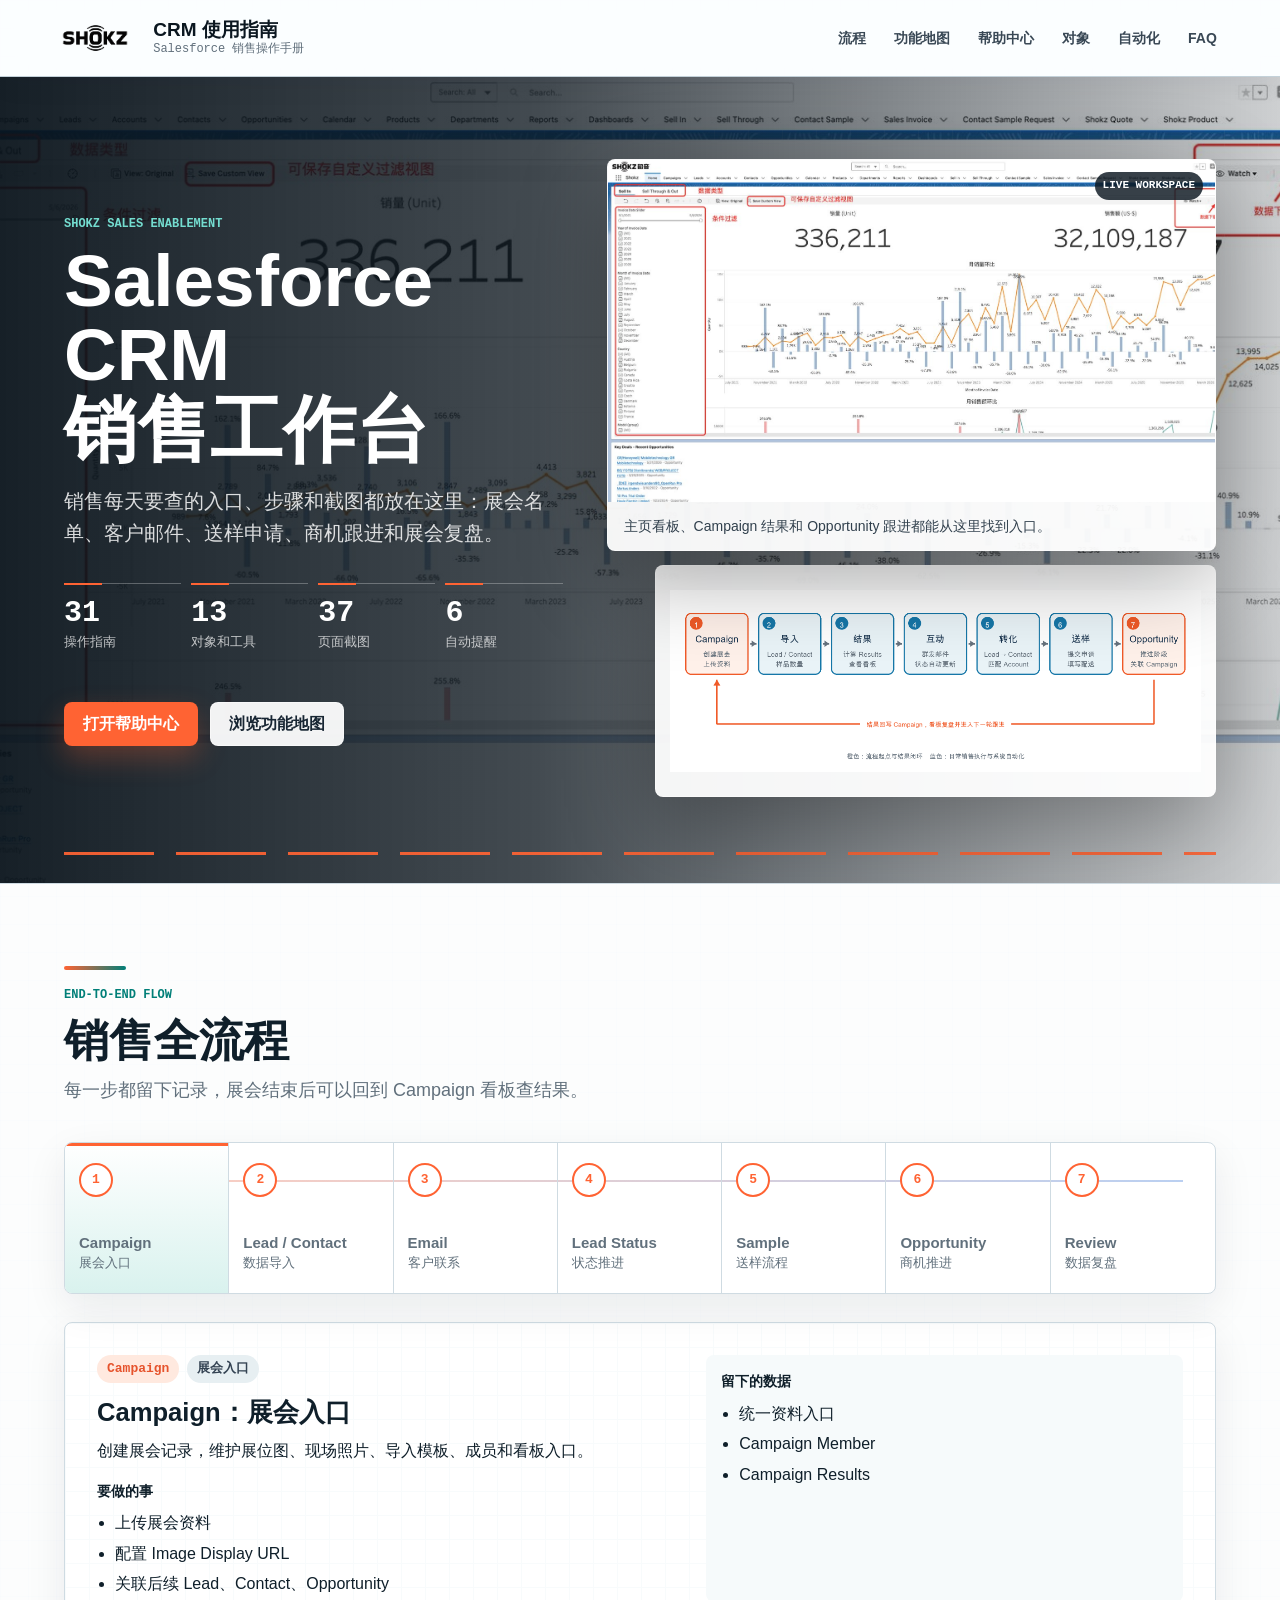
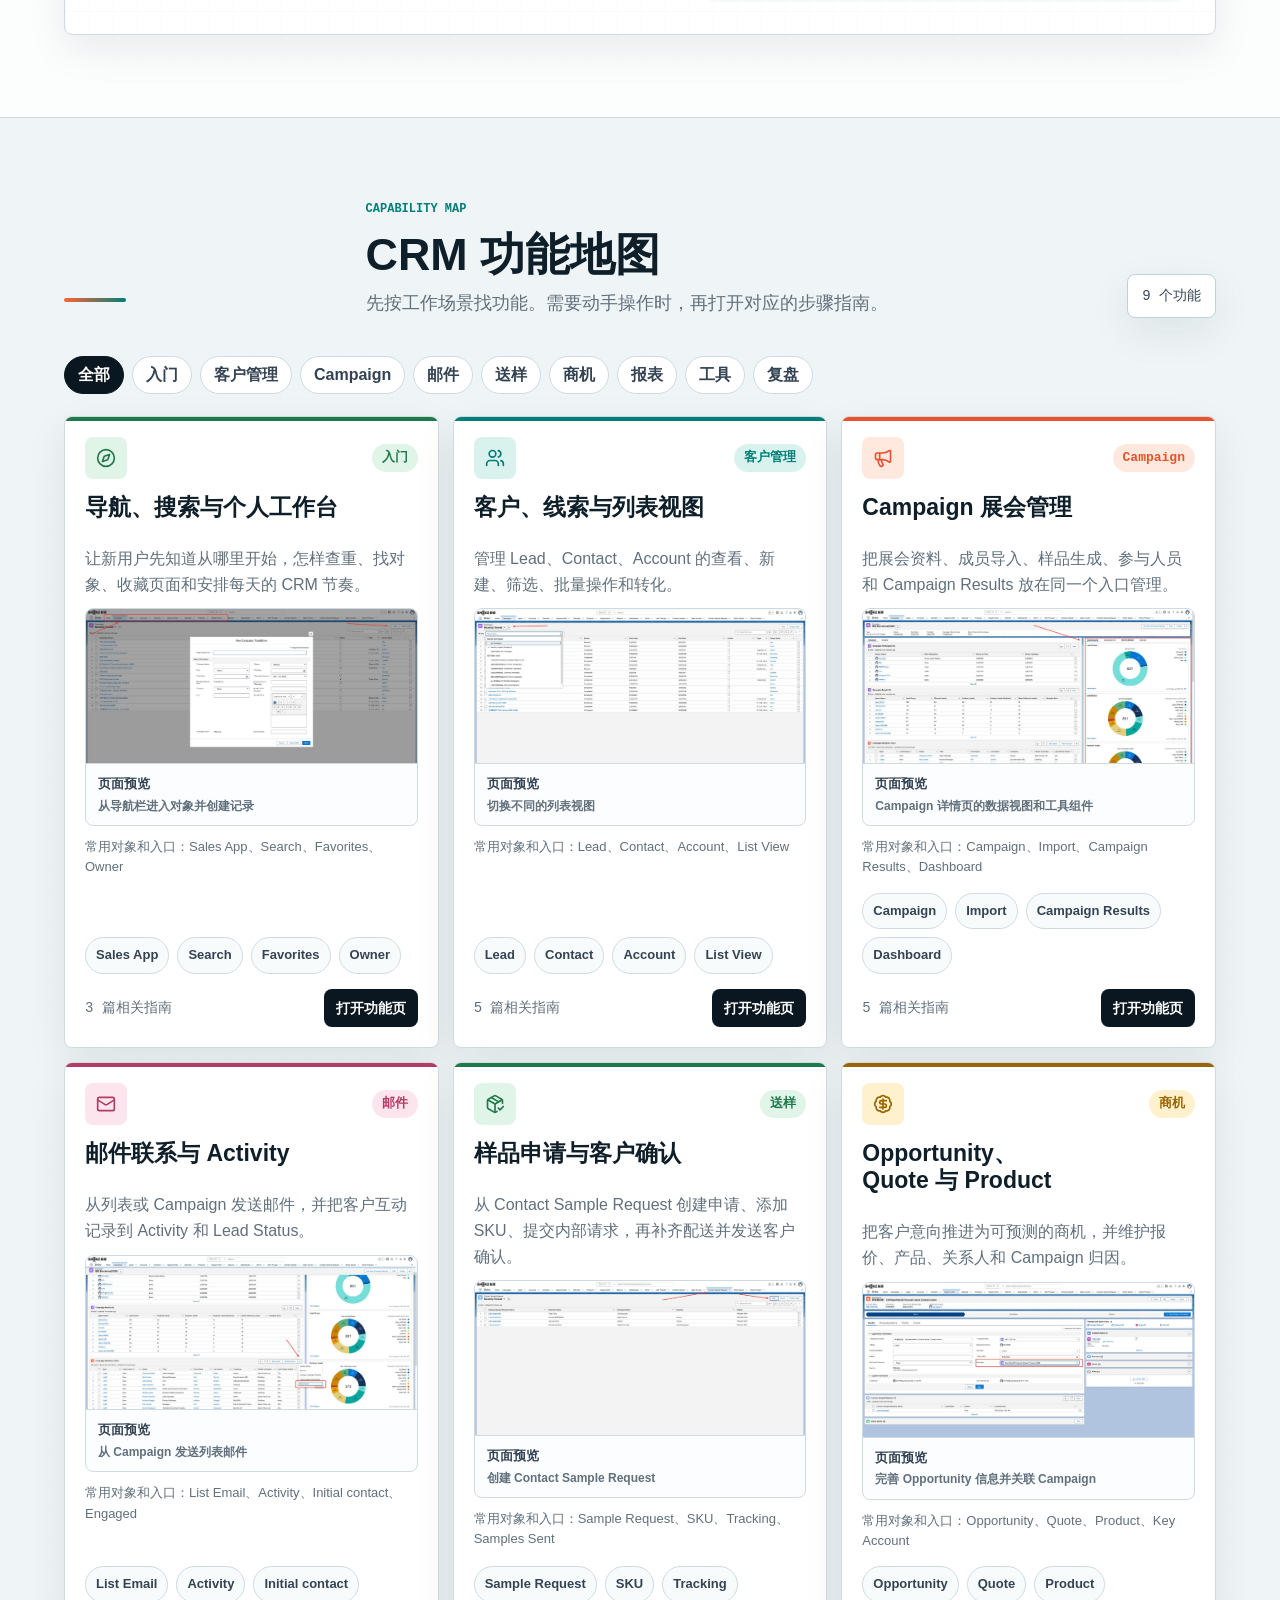
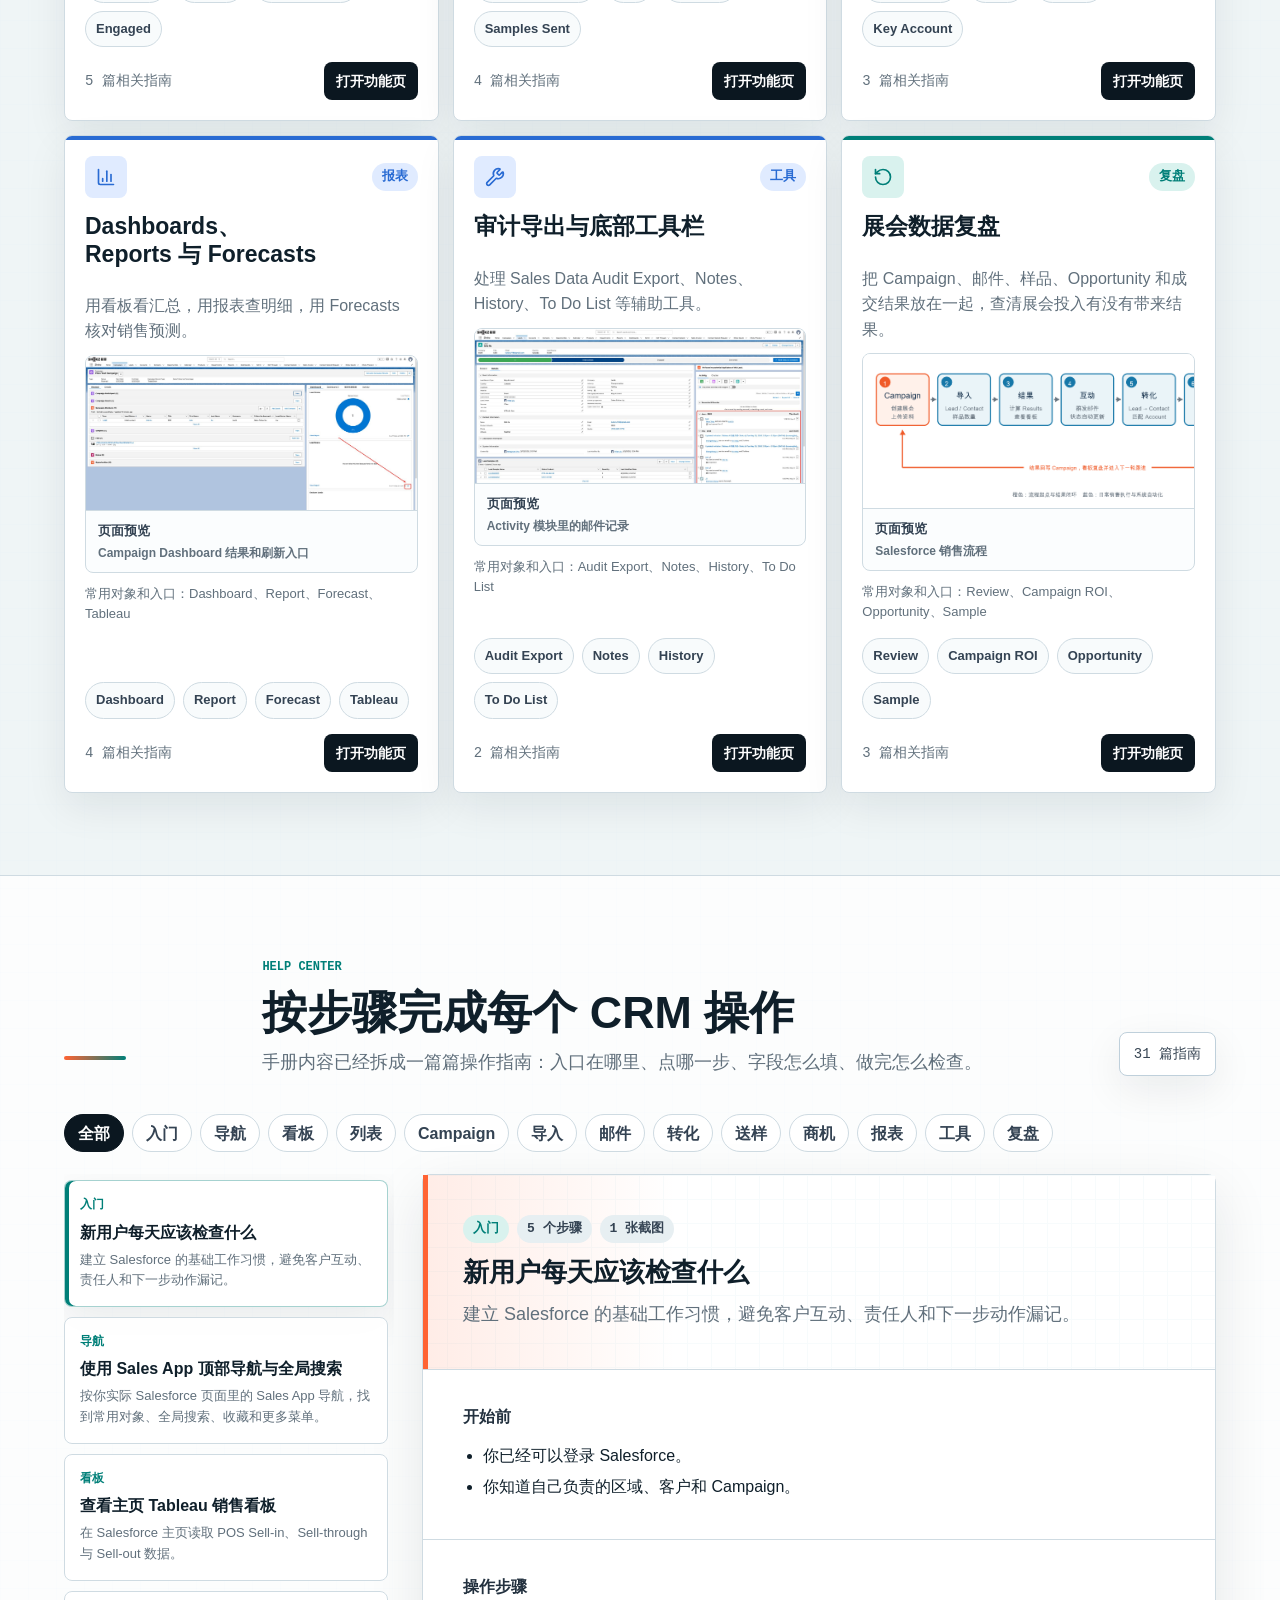
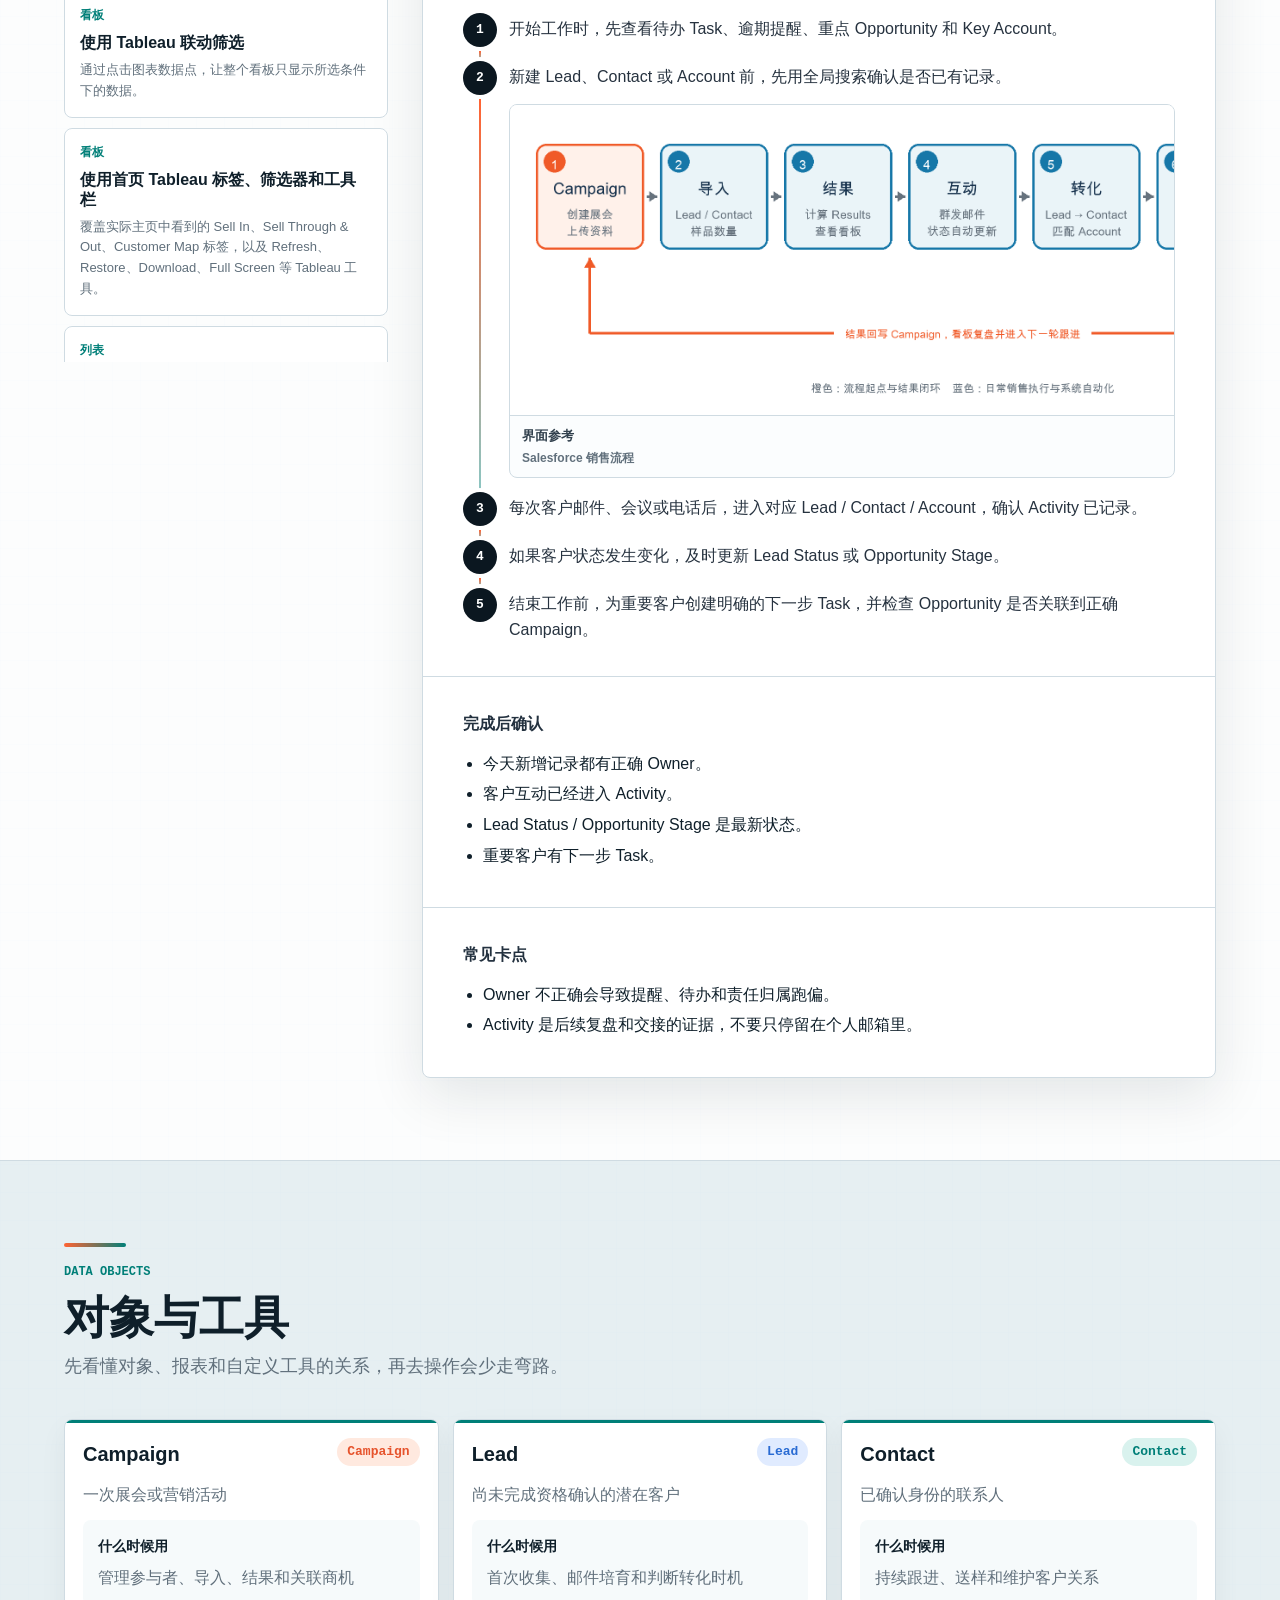
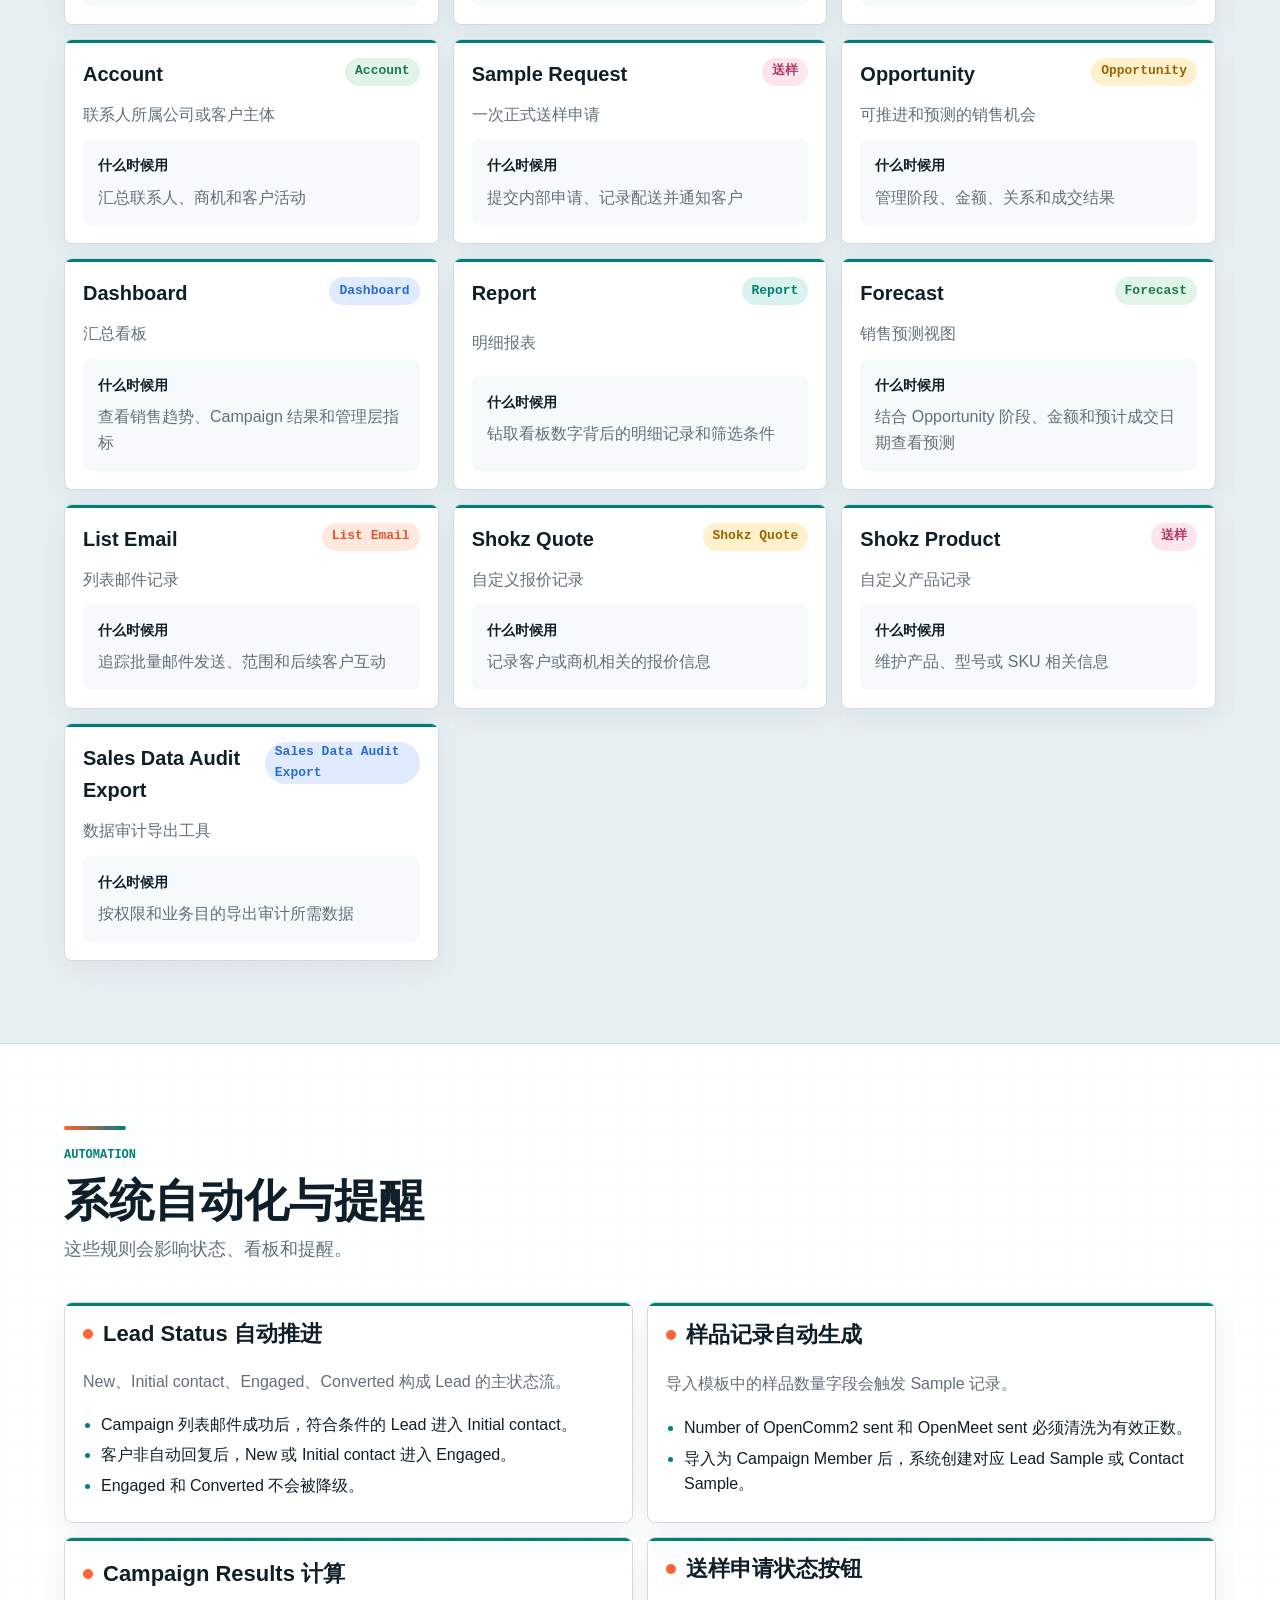
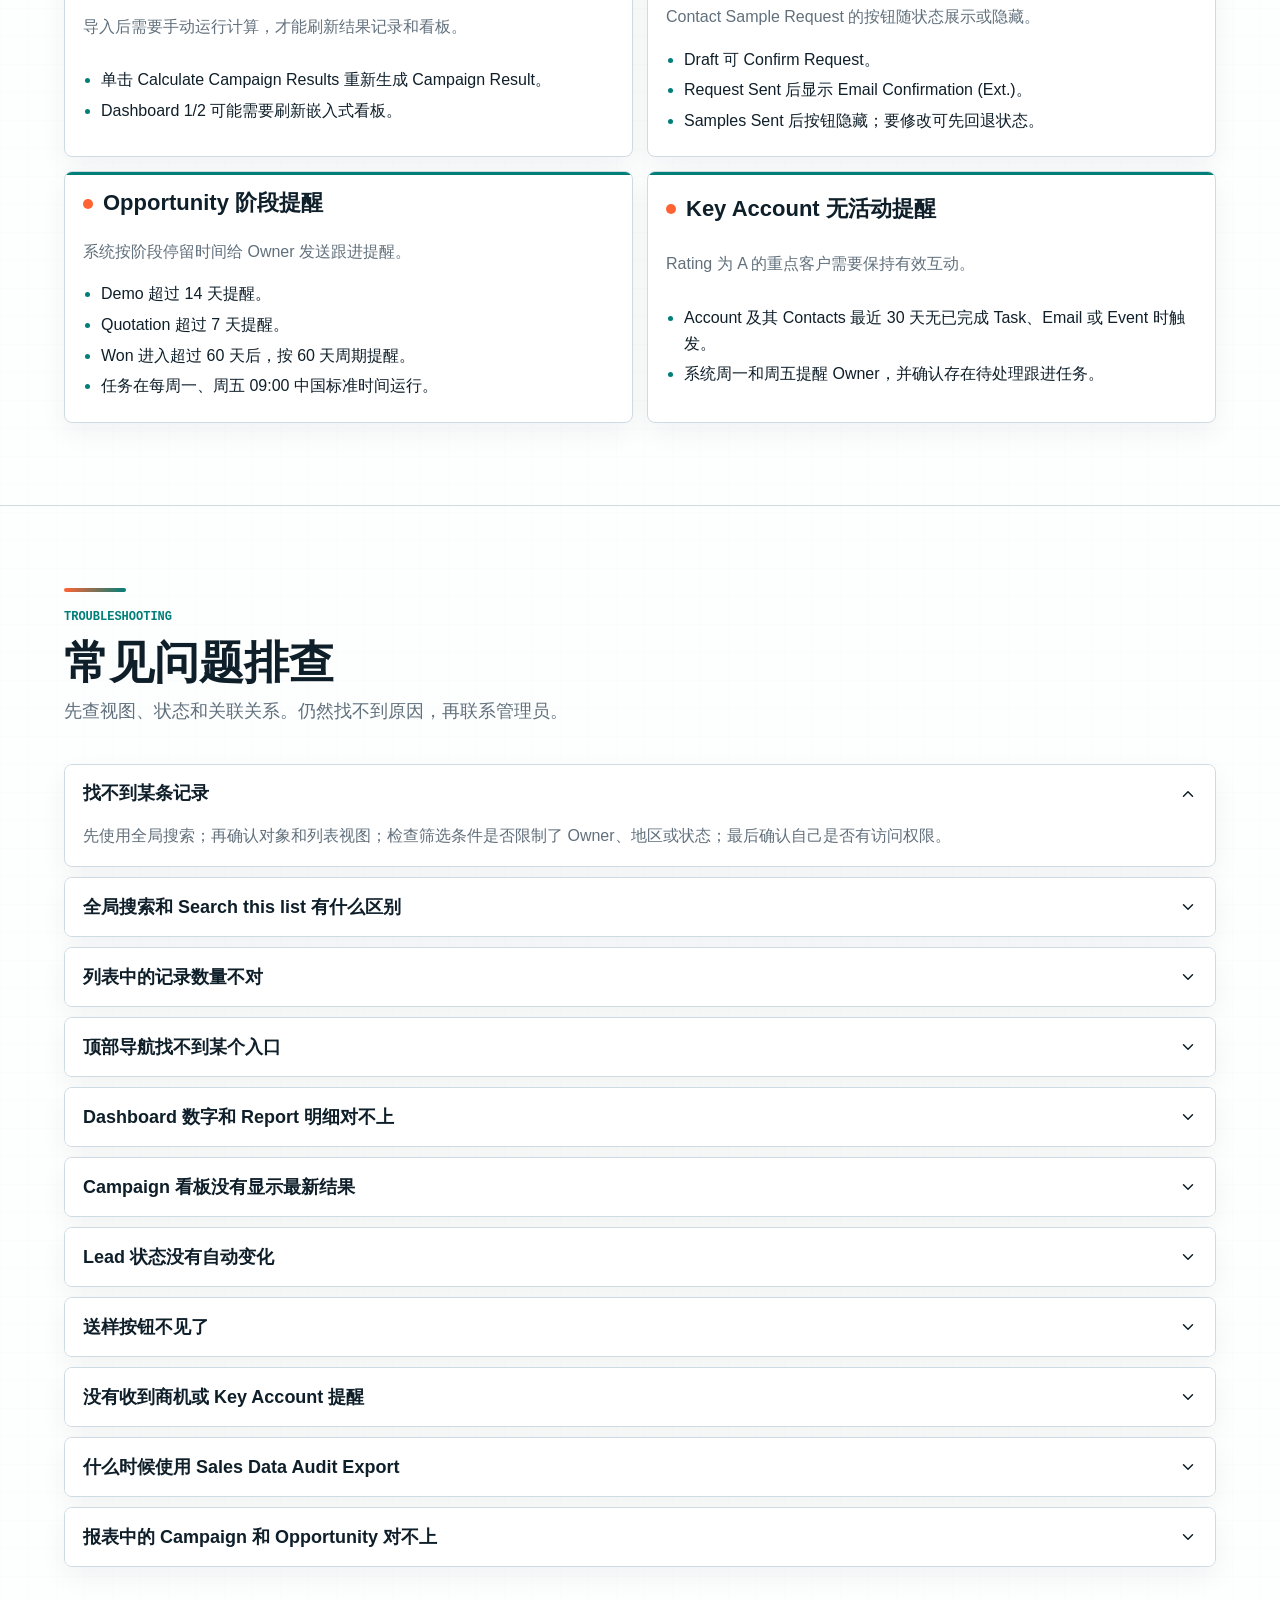
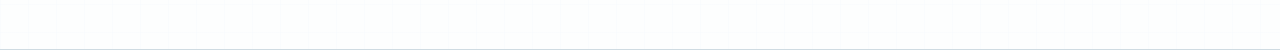
==== index.html @ 3674aeb0 "Remove glossary section" ====
<!doctype html>
<html lang="zh-CN">
  <head>
    <meta charset="utf-8" />
    <meta name="viewport" content="width=device-width, initial-scale=1" />
    <title>CRM 使用指南 | Salesforce 销售操作手册</title>
    <link rel="stylesheet" href="styles.css" />
    <script defer src="assets/lucide.min.js"></script>
    <script defer src="app.js"></script>
  </head>
  <body>
    <header class="topbar">
      <a class="brand" href="#overview" aria-label="返回 CRM 使用指南首页">
        <img src="assets/shokz-logo.png" alt="Shokz" />
        <span>
          <strong>CRM 使用指南</strong>
          <small>Salesforce 销售操作手册</small>
        </span>
      </a>

      <nav class="topnav" aria-label="主导航">
        <a href="#workflow">流程</a>
        <a href="#features">功能地图</a>
        <a href="#help">帮助中心</a>
        <a href="#objects">对象</a>
        <a href="#automation">自动化</a>
        <a href="#faq">FAQ</a>
      </nav>

    </header>

    <div class="layout">
      <main>
        <section class="hero section" id="overview">
          <div class="hero-copy">
            <p class="eyebrow">SHOKZ SALES ENABLEMENT</p>
            <h1>Salesforce CRM<br />销售工作台</h1>
            <p class="lead">
              销售每天要查的入口、步骤和截图都放在这里：展会名单、客户邮件、送样申请、商机跟进和展会复盘。
            </p>
            <div class="metric-row" aria-label="指南覆盖范围">
              <div>
                <strong>31</strong>
                <span>操作指南</span>
              </div>
              <div>
                <strong>13</strong>
                <span>对象和工具</span>
              </div>
              <div>
                <strong>37</strong>
                <span>页面截图</span>
              </div>
              <div>
                <strong>6</strong>
                <span>自动提醒</span>
              </div>
            </div>
            <div class="hero-actions">
              <a class="primary-action" href="#help">打开帮助中心</a>
              <a class="secondary-action" href="#features">浏览功能地图</a>
            </div>
          </div>
          <div class="hero-showcase" aria-label="CRM 页面预览">
            <figure class="hero-screen">
              <img src="assets/fig02.jpg" alt="Salesforce 主页 Tableau 看板" />
              <figcaption>主页看板、Campaign 结果和 Opportunity 跟进都能从这里找到入口。</figcaption>
            </figure>
            <div class="hero-flow">
              <img src="assets/fig01-flow.png" alt="Salesforce 销售流程图" />
            </div>
          </div>
        </section>

        <section class="section" id="workflow">
          <div class="section-heading">
            <p class="eyebrow">End-to-end flow</p>
            <h2>销售全流程</h2>
            <p>每一步都留下记录，展会结束后可以回到 Campaign 看板查结果。</p>
          </div>
          <div class="workflow-grid" id="workflowGrid"></div>
          <div class="workflow-detail" id="workflowDetail" aria-live="polite"></div>
        </section>

        <section class="section" id="features">
          <div class="section-heading split">
            <div>
              <p class="eyebrow">Capability map</p>
              <h2>CRM 功能地图</h2>
              <p>先按工作场景找功能。需要动手操作时，再打开对应的步骤指南。</p>
            </div>
            <div class="feature-count" id="featureCount">0 个功能</div>
          </div>
          <div class="filterbar" id="filterbar" aria-label="功能分类筛选"></div>
          <div class="feature-grid capability-grid" id="featureGrid"></div>
        </section>

        <section class="section" id="help">
          <div class="section-heading split">
            <div>
              <p class="eyebrow">Help Center</p>
              <h2>按步骤完成每个 CRM 操作</h2>
              <p>手册内容已经拆成一篇篇操作指南：入口在哪里、点哪一步、字段怎么填、做完怎么检查。</p>
            </div>
            <div class="feature-count" id="helpCount">0 篇指南</div>
          </div>
          <div class="filterbar help-filterbar" id="helpFilterbar" aria-label="操作指南分类筛选"></div>
          <div class="help-layout">
            <aside class="help-list" id="helpArticleList" aria-label="操作指南列表"></aside>
            <article class="help-article" id="helpArticleDetail" aria-live="polite"></article>
          </div>
        </section>

        <section class="section" id="objects">
          <div class="section-heading">
            <p class="eyebrow">Data objects</p>
            <h2>对象与工具</h2>
            <p>先看懂对象、报表和自定义工具的关系，再去操作会少走弯路。</p>
          </div>
          <div class="object-grid" id="objectGrid"></div>
        </section>

        <section class="section" id="automation">
          <div class="section-heading">
            <p class="eyebrow">Automation</p>
            <h2>系统自动化与提醒</h2>
            <p>这些规则会影响状态、看板和提醒。</p>
          </div>
          <div class="rules-grid" id="rulesGrid"></div>
        </section>

        <section class="section" id="faq">
          <div class="section-heading">
            <p class="eyebrow">Troubleshooting</p>
            <h2>常见问题排查</h2>
            <p>先查视图、状态和关联关系。仍然找不到原因，再联系管理员。</p>
          </div>
          <div class="faq-list" id="faqList"></div>
        </section>
      </main>
    </div>

    <div class="image-modal" id="imageModal" hidden>
      <div class="image-modal-backdrop" data-close-modal></div>
      <figure class="image-modal-panel" role="dialog" aria-modal="true" aria-labelledby="modalCaption">
        <button class="modal-close" type="button" data-close-modal aria-label="关闭截图">关闭</button>
        <img id="modalImage" alt="" />
        <figcaption id="modalCaption"></figcaption>
      </figure>
    </div>

    <button class="back-top" id="backTop" type="button" aria-label="返回顶部">
      <i data-lucide="arrow-up" aria-hidden="true"></i>
      <span>顶部</span>
    </button>
  </body>
</html>
---- styles.css ----
:root {
  color-scheme: light;
  --bg: #edf3f5;
  --surface: #ffffff;
  --ink: #0f1f2a;
  --muted: #61707c;
  --line: #cfdbe2;
  --soft: #e8f0f2;
  --teal: #007f78;
  --teal-2: #d9f2ee;
  --blue: #296bd3;
  --blue-2: #e0ebff;
  --orange: #e6532c;
  --orange-2: #ffe9df;
  --green: #1f7a4b;
  --green-2: #e1f4e8;
  --rose: #b43b61;
  --rose-2: #fde5ed;
  --amber: #9a6500;
  --amber-2: #fff1ce;
  --navy: #0b1720;
  --route: #ff6333;
  --grid: rgba(41, 107, 211, 0.08);
  --shadow: 0 24px 80px rgba(14, 28, 38, 0.18);
  --shadow-soft: 0 14px 40px rgba(14, 28, 38, 0.08);
  --radius: 8px;
  --topbar: 72px;
  --display-font: "Avenir Next", "SF Pro Display", "PingFang SC", "Microsoft YaHei", sans-serif;
  --body-font: Inter, "SF Pro Text", "PingFang SC", "Microsoft YaHei", Arial, sans-serif;
  --data-font: "SF Mono", "Roboto Mono", ui-monospace, Menlo, Consolas, monospace;
  font-family: var(--body-font);
}

* {
  box-sizing: border-box;
}

html {
  scroll-behavior: smooth;
}

body {
  margin: 0;
  background:
    linear-gradient(var(--grid) 1px, transparent 1px),
    linear-gradient(90deg, var(--grid) 1px, transparent 1px),
    var(--bg);
  background-size: 28px 28px;
  color: var(--ink);
  font-size: 16px;
  line-height: 1.6;
}

img {
  display: block;
  max-width: 100%;
}

a {
  color: inherit;
  text-decoration: none;
}

button,
input {
  font: inherit;
}

button {
  cursor: pointer;
}

button,
a,
input {
  transition: border-color 160ms ease, background-color 160ms ease, color 160ms ease, box-shadow 160ms ease, transform 160ms ease;
}

button:focus-visible,
a:focus-visible,
input:focus-visible {
  outline: 3px solid rgba(255, 99, 51, 0.28);
  outline-offset: 3px;
}

.topbar {
  position: sticky;
  top: 0;
  z-index: 20;
  min-height: var(--topbar);
  display: grid;
  grid-template-columns: minmax(220px, 300px) minmax(280px, 1fr);
  gap: 22px;
  align-items: center;
  padding: 12px clamp(18px, 4vw, 52px);
  background: rgba(252, 254, 255, 0.94);
  border-bottom: 1px solid rgba(172, 190, 201, 0.7);
  backdrop-filter: blur(18px);
  box-shadow: 0 8px 28px rgba(14, 28, 38, 0.05);
}

.brand {
  display: inline-flex;
  align-items: center;
  gap: 14px;
  min-width: 0;
}

.brand img {
  width: 88px;
  height: auto;
}

.brand span {
  display: grid;
  gap: 1px;
  min-width: 0;
}

.brand strong {
  color: var(--navy);
  font-family: var(--display-font);
  font-size: 19px;
  font-weight: 900;
  line-height: 1.1;
  white-space: nowrap;
}

.brand small {
  color: var(--muted);
  font-family: var(--data-font);
  font-size: 12px;
  line-height: 1.2;
}

.topnav {
  display: flex;
  justify-content: flex-end;
  gap: 4px;
  min-width: 0;
}

.topnav a {
  padding: 9px 12px;
  border-radius: var(--radius);
  color: #394855;
  font-size: 14px;
  font-weight: 760;
  white-space: nowrap;
}

.topnav a:hover {
  background: #f0f6f8;
  color: var(--navy);
  box-shadow: inset 0 -2px 0 var(--route);
}

.modal-close,
.back-top {
  min-height: 40px;
  display: inline-flex;
  align-items: center;
  justify-content: center;
  gap: 7px;
  padding: 0 12px;
  border: 1px solid #bdced8;
  border-radius: var(--radius);
  background: var(--surface);
  color: #293745;
}

.modal-close:hover,
.back-top:hover {
  border-color: var(--route);
  color: var(--route);
  transform: translateY(-1px);
}

.back-top svg {
  width: 17px;
  height: 17px;
}

.layout,
main {
  min-width: 0;
}

.section {
  position: relative;
  padding: 82px clamp(18px, 5vw, 72px);
  border-bottom: 1px solid var(--line);
  scroll-margin-top: calc(var(--topbar) + 14px);
}

.section > * {
  max-width: 1180px;
  margin-left: auto;
  margin-right: auto;
}

.hero {
  position: relative;
  min-height: calc(100vh - var(--topbar) - 34px);
  display: grid;
  grid-template-columns: minmax(0, 0.9fr) minmax(440px, 1.1fr);
  gap: 44px;
  align-items: center;
  overflow: hidden;
  color: #ffffff;
  background:
    linear-gradient(90deg, rgba(8, 18, 26, 0.94) 0%, rgba(8, 18, 26, 0.76) 42%, rgba(8, 18, 26, 0.2) 100%),
    linear-gradient(rgba(255, 255, 255, 0.055) 1px, transparent 1px),
    linear-gradient(90deg, rgba(255, 255, 255, 0.055) 1px, transparent 1px),
    url("assets/fig02.jpg") center / cover no-repeat;
  background-size: auto, 34px 34px, 34px 34px, cover;
}

.hero > * {
  position: relative;
  z-index: 1;
  max-width: none;
}

.hero::after {
  content: "";
  position: absolute;
  left: clamp(18px, 5vw, 72px);
  right: clamp(18px, 5vw, 72px);
  bottom: 28px;
  height: 3px;
  background:
    repeating-linear-gradient(90deg, var(--route) 0 90px, transparent 90px 112px);
  opacity: 0.92;
}

.hero-copy {
  max-width: 680px;
}

.eyebrow {
  margin: 0 0 10px;
  color: var(--teal);
  font-family: var(--data-font);
  font-size: 12px;
  font-weight: 800;
  text-transform: uppercase;
}

.hero .eyebrow {
  color: #74ddd0;
  letter-spacing: 0;
}

h1,
h2,
h3,
p {
  margin-top: 0;
}

h1 {
  max-width: 780px;
  margin-bottom: 18px;
  font-family: var(--display-font);
  font-size: clamp(44px, 5.7vw, 78px);
  font-weight: 900;
  line-height: 1.02;
  text-wrap: balance;
}

h2 {
  margin-bottom: 10px;
  font-family: var(--display-font);
  font-size: clamp(30px, 3.5vw, 48px);
  font-weight: 900;
  line-height: 1.12;
}

h3 {
  margin-bottom: 10px;
  font-size: clamp(21px, 2vw, 30px);
  line-height: 1.2;
}

.lead {
  max-width: 640px;
  color: rgba(255, 255, 255, 0.84);
  font-size: 20px;
}

.metric-row {
  display: grid;
  grid-template-columns: repeat(4, minmax(90px, 1fr));
  gap: 10px;
  margin: 34px 0;
}

.metric-row div {
  min-width: 0;
  padding: 14px 0;
  border-top: 1px solid rgba(255, 255, 255, 0.28);
  position: relative;
}

.metric-row div::before {
  content: "";
  position: absolute;
  top: -1px;
  left: 0;
  width: 38px;
  height: 2px;
  background: var(--route);
}

.metric-row strong {
  display: block;
  color: #ffffff;
  font-family: var(--data-font);
  font-size: 30px;
  line-height: 1;
}

.metric-row span {
  color: rgba(255, 255, 255, 0.72);
  font-size: 13px;
}

.hero-actions {
  display: flex;
  flex-wrap: wrap;
  gap: 12px;
}

.primary-action,
.secondary-action {
  min-height: 44px;
  display: inline-flex;
  align-items: center;
  justify-content: center;
  padding: 0 18px;
  border-radius: var(--radius);
  border: 1px solid transparent;
  font-weight: 800;
}

.primary-action {
  background: var(--route);
  color: #ffffff;
  box-shadow: 0 12px 28px rgba(255, 99, 51, 0.28);
}

.secondary-action {
  background: rgba(255, 255, 255, 0.94);
  border-color: rgba(255, 255, 255, 0.5);
  color: #182633;
}

.primary-action:hover,
.secondary-action:hover {
  transform: translateY(-2px);
}

.secondary-action.compact {
  min-height: 38px;
  background: var(--surface);
  border-color: var(--line);
  font-size: 14px;
  white-space: nowrap;
}

.hero-showcase {
  align-self: end;
  display: grid;
  gap: 14px;
  padding-bottom: 4px;
}

.hero-screen,
.hero-flow {
  margin: 0;
  overflow: hidden;
  border: 1px solid rgba(255, 255, 255, 0.44);
  border-radius: var(--radius);
  background: rgba(255, 255, 255, 0.94);
  box-shadow: 0 26px 90px rgba(0, 0, 0, 0.32);
}

.hero-screen {
  position: relative;
}

.hero-screen::before {
  content: "LIVE WORKSPACE";
  position: absolute;
  top: 12px;
  right: 12px;
  z-index: 2;
  padding: 5px 8px;
  border-radius: 999px;
  background: rgba(11, 23, 32, 0.82);
  color: #ffffff;
  font-family: var(--data-font);
  font-size: 11px;
  font-weight: 800;
}

.hero-screen img {
  width: 100%;
  aspect-ratio: 16 / 9;
  object-fit: cover;
  object-position: top left;
}

.hero-screen figcaption {
  padding: 13px 16px;
  color: #31404d;
  font-size: 14px;
}

.hero-flow {
  width: min(620px, 92%);
  justify-self: end;
  padding: 14px;
}

.hero-flow img {
  width: 100%;
  aspect-ratio: 21 / 8;
  object-fit: contain;
}

.section-heading {
  margin-bottom: 38px;
}

.section-heading::before {
  content: "";
  display: block;
  width: 62px;
  height: 4px;
  margin-bottom: 16px;
  border-radius: 999px;
  background: linear-gradient(90deg, var(--route), var(--teal));
}

.section-heading p:not(.eyebrow) {
  max-width: 760px;
  color: var(--muted);
  margin-bottom: 0;
  font-size: 18px;
}

.section-heading.split {
  display: flex;
  align-items: end;
  justify-content: space-between;
  gap: 24px;
}

.feature-count {
  flex: 0 0 auto;
  padding: 10px 14px;
  border: 1px solid #bfd0db;
  border-radius: var(--radius);
  background: var(--surface);
  color: #384654;
  font-family: var(--data-font);
  font-size: 14px;
  box-shadow: var(--shadow-soft);
}

#workflow,
#help,
#automation,
#faq {
  background: rgba(255, 255, 255, 0.86);
}

#features {
  background: rgba(239, 246, 247, 0.92);
}

#objects {
  background: rgba(229, 239, 242, 0.9);
}

.workflow-grid {
  position: relative;
  display: grid;
  grid-template-columns: repeat(7, minmax(0, 1fr));
  gap: 0;
  margin-bottom: 28px;
  border: 1px solid var(--line);
  border-radius: var(--radius);
  overflow: hidden;
  background: var(--surface);
  box-shadow: var(--shadow-soft);
}

.workflow-grid::before {
  content: "";
  position: absolute;
  top: 37px;
  left: 32px;
  right: 32px;
  height: 2px;
  background: linear-gradient(90deg, var(--route), var(--blue));
  opacity: 0.32;
  pointer-events: none;
}

.workflow-card {
  position: relative;
  min-height: 150px;
  display: grid;
  align-content: space-between;
  gap: 14px;
  padding: 20px 14px;
  border: 0;
  border-right: 1px solid var(--line);
  background: transparent;
  text-align: left;
  color: var(--ink);
}

.workflow-card:hover {
  background: #f7fbfc;
}

.workflow-card:last-child {
  border-right: 0;
}

.workflow-card.is-active {
  background: linear-gradient(180deg, #ffffff 0%, var(--teal-2) 100%);
  box-shadow: inset 0 3px 0 var(--route);
}

.workflow-card .step-number {
  position: relative;
  z-index: 1;
  width: 34px;
  height: 34px;
  display: inline-grid;
  place-items: center;
  border-radius: 50%;
  background: var(--surface);
  border: 2px solid var(--route);
  color: var(--route);
  font-family: var(--data-font);
  font-weight: 900;
  font-size: 13px;
}

.workflow-card strong {
  display: block;
  font-size: 15px;
  line-height: 1.25;
}

.workflow-card span:last-child {
  color: var(--muted);
  font-size: 13px;
}

.workflow-detail {
  display: grid;
  grid-template-columns: minmax(0, 1fr) minmax(280px, 0.82fr);
  gap: 28px;
  padding: 32px;
  border-radius: var(--radius);
  background:
    linear-gradient(#f8fbfc 1px, transparent 1px),
    linear-gradient(90deg, #f8fbfc 1px, transparent 1px),
    #ffffff;
  background-size: 24px 24px;
  border: 1px solid var(--line);
  box-shadow: var(--shadow-soft);
}

.workflow-detail h4,
.capability-body h4,
.detail-block h4 {
  margin: 0 0 8px;
  font-size: 14px;
}

.workflow-detail ul,
.capability-body ul,
.rule-card ul,
.check-card ul {
  margin: 0;
  padding-left: 18px;
}

.workflow-detail li,
.capability-body li,
.help-article li,
.rule-card li,
.check-card li {
  margin: 5px 0;
}

.detail-meta {
  display: flex;
  flex-wrap: wrap;
  gap: 8px;
  margin-bottom: 14px;
}

.tag,
.category-chip {
  min-height: 28px;
  display: inline-flex;
  align-items: center;
  gap: 6px;
  padding: 0 10px;
  border-radius: 999px;
  background: #e7eff2;
  color: #344353;
  font-family: var(--data-font);
  font-size: 13px;
  font-weight: 700;
}

.tag.teal {
  background: var(--teal-2);
  color: var(--teal);
}

.tag.blue {
  background: var(--blue-2);
  color: var(--blue);
}

.tag.orange {
  background: var(--orange-2);
  color: var(--orange);
}

.tag.green {
  background: var(--green-2);
  color: var(--green);
}

.tag.rose {
  background: var(--rose-2);
  color: var(--rose);
}

.tag.amber {
  background: var(--amber-2);
  color: var(--amber);
}

.filterbar {
  display: flex;
  flex-wrap: wrap;
  gap: 8px;
  margin-bottom: 22px;
}

.filterbar button {
  min-height: 38px;
  padding: 0 13px;
  border: 1px solid var(--line);
  border-radius: 999px;
  background: var(--surface);
  color: #344353;
  font-weight: 760;
}

.filterbar button.is-active {
  border-color: var(--navy);
  background: var(--navy);
  color: #ffffff;
}

.filterbar button:hover {
  border-color: var(--route);
  color: var(--route);
}

.help-layout {
  display: grid;
  grid-template-columns: minmax(260px, 330px) minmax(0, 1fr);
  gap: 28px;
  align-items: start;
}

.help-list {
  position: sticky;
  top: calc(var(--topbar) + 20px);
  max-height: calc(100vh - var(--topbar) - 40px);
  overflow: auto;
  padding: 6px 6px 6px 0;
}

.help-card {
  position: relative;
  width: 100%;
  display: grid;
  gap: 7px;
  margin-bottom: 10px;
  padding: 15px;
  border: 1px solid var(--line);
  border-radius: var(--radius);
  background: rgba(255, 255, 255, 0.88);
  color: var(--ink);
  text-align: left;
}

.help-card.is-active {
  border-color: rgba(0, 127, 120, 0.35);
  background: #ffffff;
  box-shadow: inset 4px 0 0 var(--teal), var(--shadow-soft);
}

.help-card:hover {
  border-color: var(--route);
  transform: translateX(2px);
}

.help-card-category {
  color: var(--teal);
  font-family: var(--data-font);
  font-size: 12px;
  font-weight: 900;
}

.help-card strong {
  font-size: 16px;
  line-height: 1.25;
}

.help-card span:last-child {
  color: var(--muted);
  font-size: 13px;
}

.help-article {
  min-width: 0;
  border: 1px solid var(--line);
  border-radius: var(--radius);
  background: var(--surface);
  box-shadow: 0 18px 55px rgba(14, 28, 38, 0.1);
  scroll-margin-top: calc(var(--topbar) + 14px);
}

.article-hero {
  position: relative;
  padding: clamp(22px, 4vw, 40px);
  border-bottom: 1px solid var(--line);
  background:
    linear-gradient(90deg, rgba(255, 99, 51, 0.12), transparent 32%),
    linear-gradient(#f7fbfc 1px, transparent 1px),
    linear-gradient(90deg, #f7fbfc 1px, transparent 1px),
    #ffffff;
  background-size: auto, 24px 24px, 24px 24px, auto;
}

.article-hero::before {
  content: "";
  position: absolute;
  left: 0;
  top: 0;
  bottom: 0;
  width: 5px;
  background: var(--route);
}

.article-hero h3 {
  max-width: 780px;
  margin-bottom: 12px;
  font-family: var(--display-font);
  font-weight: 900;
}

.article-hero p {
  max-width: 760px;
  color: var(--muted);
  font-size: 18px;
  margin-bottom: 0;
}

.article-section {
  padding: clamp(20px, 3vw, 34px) clamp(22px, 4vw, 40px);
  border-bottom: 1px solid var(--line);
}

.article-section:last-child {
  border-bottom: 0;
}

.article-section h4 {
  margin: 0 0 14px;
  color: #23313f;
  font-family: var(--display-font);
  font-size: 16px;
  font-weight: 900;
}

.article-section ul {
  margin: 0;
  padding-left: 20px;
}

.step-list {
  counter-reset: helpStep;
  display: grid;
  gap: 14px;
  margin: 0;
  padding: 0;
  list-style: none;
}

.step-list li {
  position: relative;
  display: grid;
  grid-template-columns: 34px minmax(0, 1fr);
  gap: 12px;
  align-items: start;
  margin: 0;
}

.step-list li:not(:last-child)::after {
  content: "";
  position: absolute;
  left: 16px;
  top: 38px;
  bottom: -13px;
  width: 2px;
  background: linear-gradient(var(--route), rgba(0, 127, 120, 0.45));
}

.step-list li > span {
  position: relative;
  z-index: 1;
  width: 34px;
  height: 34px;
  display: inline-grid;
  place-items: center;
  border-radius: 50%;
  background: var(--navy);
  color: #ffffff;
  font-family: var(--data-font);
  font-size: 13px;
  font-weight: 900;
  box-shadow: 0 0 0 4px #ffffff;
}

.step-list p {
  margin: 3px 0 0;
  color: #26323f;
}

.capability-grid {
  display: grid;
  grid-template-columns: repeat(3, minmax(0, 1fr));
  gap: 14px;
}

.capability-card {
  display: grid;
  grid-template-rows: auto auto 1fr auto auto;
  gap: 15px;
  min-width: 0;
  position: relative;
  overflow: hidden;
  padding: 20px;
  border: 1px solid var(--line);
  border-radius: var(--radius);
  background: var(--surface);
  box-shadow: var(--shadow-soft);
}

.capability-card::before {
  content: "";
  position: absolute;
  inset: 0 0 auto;
  height: 4px;
  background: var(--teal);
}

.capability-card.blue::before {
  background: var(--blue);
}

.capability-card.orange::before {
  background: var(--orange);
}

.capability-card.green::before {
  background: var(--green);
}

.capability-card.rose::before {
  background: var(--rose);
}

.capability-card.amber::before {
  background: var(--amber);
}

.capability-card:hover {
  transform: translateY(-3px);
  box-shadow: 0 22px 60px rgba(14, 28, 38, 0.13);
}

.capability-top {
  display: flex;
  align-items: center;
  justify-content: space-between;
  gap: 12px;
}

.capability-icon {
  width: 42px;
  height: 42px;
  display: inline-grid;
  place-items: center;
  border-radius: var(--radius);
  background: var(--teal-2);
  color: var(--teal);
}

.capability-icon.blue {
  background: var(--blue-2);
  color: var(--blue);
}

.capability-icon.orange {
  background: var(--orange-2);
  color: var(--orange);
}

.capability-icon.green {
  background: var(--green-2);
  color: var(--green);
}

.capability-icon.rose {
  background: var(--rose-2);
  color: var(--rose);
}

.capability-icon.amber {
  background: var(--amber-2);
  color: var(--amber);
}

.capability-icon svg {
  width: 20px;
  height: 20px;
}

.capability-card h3 {
  font-family: var(--display-font);
  font-size: 23px;
  font-weight: 900;
  line-height: 1.18;
  text-wrap: balance;
}

.story-points {
  display: flex;
  flex-wrap: wrap;
  gap: 8px;
}

.story-points span {
  padding: 7px 10px;
  border: 1px solid var(--line);
  border-radius: 999px;
  background: #f8fbfc;
  color: #344353;
  font-size: 13px;
  font-weight: 800;
}

.capability-body {
  display: grid;
  gap: 14px;
}

.capability-body > div {
  padding: 14px;
  border-radius: var(--radius);
  background:
    linear-gradient(#ffffff 0 0) padding-box,
    linear-gradient(135deg, rgba(255, 99, 51, 0.35), rgba(41, 107, 211, 0.18)) border-box;
  border: 1px solid transparent;
}

.capability-body li {
  color: var(--muted);
}

.capability-story {
  display: grid;
  gap: 11px;
  align-content: start;
}

.capability-story > p {
  color: var(--muted);
  margin-bottom: 0;
}

.capability-inline-shot {
  display: grid;
  grid-template-columns: minmax(0, 1fr);
  gap: 0;
  overflow: hidden;
  padding: 0;
  border: 1px solid var(--line);
  border-radius: var(--radius);
  background: #fbfdfe;
  color: #344353;
  text-align: left;
}

.capability-inline-shot img {
  width: 100%;
  aspect-ratio: 16 / 7.5;
  object-fit: cover;
  object-position: top left;
  border-bottom: 1px solid var(--line);
}

.capability-inline-shot > span {
  display: grid;
  gap: 3px;
  padding: 10px 12px 11px;
}

.capability-inline-shot strong {
  font-size: 13px;
  font-weight: 900;
}

.capability-inline-shot small {
  color: var(--muted);
  font-size: 12px;
  font-weight: 700;
  line-height: 1.35;
}

.capability-inline-shot:hover {
  border-color: var(--route);
  transform: translateY(-1px);
}

.capability-context-line {
  font-size: 13px;
  line-height: 1.55;
}

.capability-links {
  display: flex;
  flex-wrap: wrap;
  gap: 8px;
}

.capability-links > span {
  width: 100%;
  color: var(--muted);
  font-size: 14px;
  font-weight: 900;
}

.capability-links button {
  min-height: 34px;
  padding: 0 10px;
  border: 1px solid rgba(0, 127, 120, 0.32);
  border-radius: 999px;
  background: var(--teal-2);
  color: var(--teal);
  font-size: 13px;
  font-weight: 900;
}

.capability-links button:hover {
  border-color: var(--route);
  background: var(--orange-2);
  color: var(--route);
}

.capability-actions {
  display: flex;
  align-items: center;
  justify-content: space-between;
  gap: 12px;
  color: var(--muted);
  font-size: 14px;
}

.capability-actions span {
  min-width: 0;
  font-family: var(--data-font);
}

.capability-actions a {
  min-height: 38px;
  display: inline-flex;
  align-items: center;
  justify-content: center;
  padding: 0 12px;
  border-radius: var(--radius);
  background: var(--navy);
  color: #ffffff;
  font-weight: 900;
  white-space: nowrap;
}

.capability-actions a:hover {
  background: var(--route);
  transform: translateY(-1px);
}

.capability-detail-page {
  background:
    linear-gradient(var(--grid) 1px, transparent 1px),
    linear-gradient(90deg, var(--grid) 1px, transparent 1px),
    #eef5f7;
  background-size: 28px 28px;
}

.capability-detail-page main {
  min-height: calc(100vh - var(--topbar));
}

.capability-detail-hero {
  display: grid;
  grid-template-columns: minmax(0, 0.88fr) minmax(420px, 1.12fr);
  gap: 42px;
  align-items: center;
  padding: 78px clamp(18px, 5vw, 72px) 62px;
  color: #ffffff;
  background:
    linear-gradient(100deg, rgba(11, 23, 32, 0.96), rgba(11, 23, 32, 0.76)),
    linear-gradient(rgba(255, 255, 255, 0.055) 1px, transparent 1px),
    linear-gradient(90deg, rgba(255, 255, 255, 0.055) 1px, transparent 1px);
  background-size: auto, 34px 34px, 34px 34px;
}

.capability-detail-hero.orange {
  --detail-accent: var(--orange);
}

.capability-detail-hero.green {
  --detail-accent: var(--green);
}

.capability-detail-hero.rose {
  --detail-accent: var(--rose);
}

.capability-detail-hero.amber {
  --detail-accent: var(--amber);
}

.capability-detail-hero.blue {
  --detail-accent: var(--blue);
}

.capability-detail-hero.teal {
  --detail-accent: var(--teal);
}

.capability-detail-copy,
.capability-detail-visual {
  max-width: 1180px;
}

.back-link {
  min-height: 36px;
  display: inline-flex;
  align-items: center;
  margin-bottom: 28px;
  padding: 0 12px;
  border: 1px solid rgba(255, 255, 255, 0.32);
  border-radius: var(--radius);
  color: rgba(255, 255, 255, 0.84);
  font-weight: 900;
}

.back-link:hover {
  border-color: var(--detail-accent, var(--route));
  color: #ffffff;
}

.capability-detail-hero .eyebrow {
  color: #7de6db;
}

.capability-detail-hero h1 {
  max-width: 720px;
  margin-bottom: 18px;
  font-size: clamp(42px, 5vw, 72px);
}

.capability-detail-hero .lead {
  color: rgba(255, 255, 255, 0.84);
}

.capability-detail-meta {
  display: flex;
  flex-wrap: wrap;
  gap: 10px;
  margin-top: 30px;
}

.capability-detail-meta span {
  min-height: 34px;
  display: inline-flex;
  align-items: center;
  gap: 8px;
  padding: 0 11px;
  border-radius: 999px;
  background: rgba(255, 255, 255, 0.12);
  color: #ffffff;
  font-family: var(--data-font);
  font-size: 13px;
  font-weight: 800;
}

.capability-detail-meta svg {
  width: 16px;
  height: 16px;
}

.capability-detail-visual {
  margin: 0;
  overflow: hidden;
  border: 1px solid rgba(255, 255, 255, 0.42);
  border-radius: var(--radius);
  background: #ffffff;
  box-shadow: 0 28px 90px rgba(0, 0, 0, 0.32);
}

.capability-detail-visual img {
  width: 100%;
  aspect-ratio: 16 / 10;
  object-fit: cover;
  object-position: top left;
}

.capability-detail-visual figcaption {
  padding: 13px 16px;
  color: #31404d;
}

.capability-detail-section {
  padding: 62px clamp(18px, 5vw, 72px);
}

.capability-detail-section > * {
  max-width: 1180px;
  margin-left: auto;
  margin-right: auto;
}

.capability-detail-section.compact {
  padding-top: 32px;
}

.capability-detail-grid {
  display: grid;
  grid-template-columns: repeat(3, minmax(0, 1fr));
  gap: 14px;
}

.capability-panel,
.related-article-card {
  border: 1px solid var(--line);
  border-radius: var(--radius);
  background: var(--surface);
  box-shadow: var(--shadow-soft);
}

.capability-panel {
  padding: 24px;
}

.capability-panel h2 {
  margin-bottom: 18px;
  font-size: clamp(24px, 2.4vw, 34px);
}

.capability-panel ul {
  margin: 0;
  padding-left: 20px;
  color: var(--muted);
}

.object-chip-row {
  display: flex;
  flex-wrap: wrap;
  gap: 10px;
}

.object-chip-row span {
  min-height: 38px;
  display: inline-flex;
  align-items: center;
  padding: 0 13px;
  border: 1px solid rgba(0, 127, 120, 0.26);
  border-radius: 999px;
  background: var(--teal-2);
  color: var(--teal);
  font-weight: 900;
}

.related-article-grid {
  display: grid;
  grid-template-columns: repeat(3, minmax(0, 1fr));
  gap: 14px;
}

.related-article-card {
  display: grid;
  gap: 8px;
  padding: 18px;
}

.related-article-card span {
  color: var(--teal);
  font-family: var(--data-font);
  font-size: 12px;
  font-weight: 900;
}

.related-article-card strong {
  color: var(--ink);
  font-family: var(--display-font);
  font-size: 20px;
  line-height: 1.22;
}

.related-article-card p {
  color: var(--muted);
  margin-bottom: 0;
}

.related-article-card:hover {
  border-color: var(--route);
  transform: translateY(-2px);
}

.capability-toc {
  display: flex;
  flex-wrap: wrap;
  gap: 8px;
  margin: -12px auto 24px;
}

.capability-toc a {
  min-height: 36px;
  display: inline-flex;
  align-items: center;
  padding: 0 11px;
  border: 1px solid rgba(0, 127, 120, 0.28);
  border-radius: 999px;
  background: var(--teal-2);
  color: var(--teal);
  font-size: 13px;
  font-weight: 900;
}

.capability-toc a:hover {
  border-color: var(--route);
  background: var(--orange-2);
  color: var(--route);
}

.step-guide-stack {
  display: grid;
  gap: 22px;
}

.step-guide-card {
  overflow: hidden;
  border: 1px solid var(--line);
  border-radius: var(--radius);
  background: var(--surface);
  box-shadow: var(--shadow-soft);
  scroll-margin-top: calc(var(--topbar) + 16px);
}

.step-guide-heading {
  display: flex;
  justify-content: space-between;
  gap: 24px;
  padding: clamp(22px, 4vw, 36px);
  border-bottom: 1px solid var(--line);
  background:
    linear-gradient(90deg, rgba(255, 99, 51, 0.1), transparent 34%),
    linear-gradient(#f7fbfc 1px, transparent 1px),
    linear-gradient(90deg, #f7fbfc 1px, transparent 1px),
    #ffffff;
  background-size: auto, 24px 24px, 24px 24px, auto;
}

.step-guide-heading h2 {
  max-width: 780px;
  margin-bottom: 10px;
}

.step-guide-heading p:not(.eyebrow) {
  max-width: 760px;
  margin-bottom: 0;
  color: var(--muted);
}

.guide-columns {
  display: grid;
  grid-template-columns: repeat(2, minmax(0, 1fr));
  gap: 0;
  border-bottom: 1px solid var(--line);
}

.guide-columns > section {
  min-width: 0;
  padding: clamp(20px, 3vw, 30px);
}

.guide-columns > section:first-child {
  border-right: 1px solid var(--line);
}

.guide-columns:last-child {
  border-bottom: 0;
}

.guide-step-section {
  padding: clamp(20px, 3vw, 30px);
  border-bottom: 1px solid var(--line);
}

.guide-note-section {
  padding: clamp(20px, 3vw, 30px);
}

.step-guide-card h3 {
  margin-bottom: 14px;
  font-family: var(--display-font);
  font-size: 18px;
  font-weight: 900;
}

.step-guide-card ul {
  margin: 0;
  padding-left: 20px;
  color: var(--muted);
}

.step-copy {
  display: grid;
  gap: 12px;
  min-width: 0;
}

.guide-shot {
  width: min(960px, 100%);
  min-width: 0;
  display: grid;
  grid-template-columns: minmax(0, 1fr);
  gap: 0;
  overflow: hidden;
  margin-top: 2px;
  padding: 0;
  border: 1px solid var(--line);
  border-radius: var(--radius);
  background: #fbfdfe;
  color: #31404d;
  text-align: left;
  font-weight: 800;
}

.guide-shot img {
  width: 100%;
  aspect-ratio: 16 / 7.5;
  object-fit: cover;
  object-position: top left;
  border-bottom: 1px solid var(--line);
}

.guide-shot span {
  min-width: 0;
  display: grid;
  gap: 3px;
  padding: 10px 12px 11px;
}

.guide-shot strong {
  font-size: 13px;
  font-weight: 900;
}

.guide-shot small {
  color: var(--muted);
  font-size: 12px;
  font-weight: 700;
  line-height: 1.35;
}

.guide-shot:hover {
  border-color: var(--route);
  transform: translateY(-1px);
}

.object-grid,
.rules-grid,
.checklist-grid {
  display: grid;
  grid-template-columns: repeat(3, minmax(0, 1fr));
  gap: 14px;
}

.object-card,
.rule-card,
.check-card,
.faq-item,
.detail-block {
  border: 1px solid var(--line);
  border-radius: var(--radius);
  background: var(--surface);
  box-shadow: 0 10px 28px rgba(14, 28, 38, 0.05);
}

.object-card,
.rule-card,
.check-card {
  padding: 18px;
}

.object-card {
  display: grid;
  gap: 12px;
  position: relative;
  overflow: hidden;
}

.object-card::before,
.rule-card::before,
.check-card::before {
  content: "";
  position: absolute;
  inset: 0 0 auto;
  height: 3px;
  background: var(--teal);
}

.object-top {
  display: flex;
  align-items: start;
  justify-content: space-between;
  gap: 12px;
}

.object-card strong {
  font-family: var(--display-font);
  display: block;
  font-size: 20px;
  font-weight: 900;
}

.object-card p,
.rule-card p,
.check-card p {
  color: var(--muted);
  margin-bottom: 0;
}

.detail-block {
  padding: 14px;
  border-color: transparent;
  background: #f6fafb;
  box-shadow: none;
}

.rules-grid {
  grid-template-columns: repeat(2, minmax(0, 1fr));
}

.rule-card {
  display: grid;
  gap: 12px;
  position: relative;
  overflow: hidden;
}

.rule-card h3 {
  display: flex;
  align-items: center;
  gap: 10px;
  font-family: var(--display-font);
  font-size: 22px;
  font-weight: 900;
}

.rule-card h3::before {
  content: "";
  width: 10px;
  height: 10px;
  flex: 0 0 auto;
  border-radius: 50%;
  background: var(--route);
}

.check-card {
  display: grid;
  gap: 12px;
  position: relative;
  overflow: hidden;
}

.check-card h3,
.faq-item button {
  font-family: var(--display-font);
  font-weight: 900;
}

.check-card li::marker,
.rule-card li::marker {
  color: var(--teal);
}

.faq-list {
  display: grid;
  gap: 10px;
}

.faq-item {
  overflow: hidden;
}

.faq-item button {
  width: 100%;
  min-height: 58px;
  display: flex;
  align-items: center;
  justify-content: space-between;
  gap: 16px;
  padding: 0 18px;
  border: 0;
  background: var(--surface);
  color: var(--ink);
  text-align: left;
  font-size: 18px;
}

.faq-item button:hover {
  color: var(--route);
}

.faq-item button span {
  min-width: 0;
}

.faq-item .answer {
  display: none;
  padding: 0 18px 18px;
  color: var(--muted);
}

.faq-item.is-open .answer {
  display: block;
}

.faq-item svg {
  width: 18px;
  height: 18px;
  flex: 0 0 auto;
  transition: transform 160ms ease;
}

.faq-item.is-open svg {
  transform: rotate(180deg);
}

.image-modal[hidden] {
  display: none;
}

.image-modal {
  position: fixed;
  inset: 0;
  z-index: 40;
  display: grid;
  place-items: center;
  padding: 24px;
}

.image-modal-backdrop {
  position: absolute;
  inset: 0;
  background: rgba(7, 14, 20, 0.72);
}

.image-modal-panel {
  position: relative;
  width: min(1180px, 96vw);
  max-height: 92vh;
  margin: 0;
  display: grid;
  grid-template-rows: auto minmax(0, 1fr) auto;
  overflow: hidden;
  border-radius: var(--radius);
  background: var(--surface);
  box-shadow: var(--shadow);
}

.modal-close {
  justify-self: end;
  margin: 10px;
}

.image-modal-panel img {
  width: 100%;
  max-height: 76vh;
  object-fit: contain;
  background: #eef2f6;
}

.image-modal-panel figcaption {
  padding: 12px 16px;
  color: #344353;
  border-top: 1px solid var(--line);
}

.back-top {
  position: fixed;
  right: 18px;
  bottom: 18px;
  z-index: 15;
  box-shadow: 0 10px 24px rgba(16, 24, 32, 0.14);
  opacity: 0;
  pointer-events: none;
  transform: translateY(12px);
  transition: opacity 160ms ease, transform 160ms ease;
}

.back-top.is-visible {
  opacity: 1;
  pointer-events: auto;
  transform: translateY(0);
}

.no-results {
  padding: 28px;
  border: 1px dashed var(--line);
  border-radius: var(--radius);
  background: var(--surface);
  color: var(--muted);
  text-align: center;
}

@media (max-width: 1180px) {
  .topbar {
    grid-template-columns: minmax(190px, 260px) 1fr;
  }

  .topnav {
    order: 3;
    grid-column: 1 / -1;
    justify-content: flex-start;
    overflow-x: auto;
  }

  .hero {
    grid-template-columns: 1fr;
    min-height: auto;
  }

  .hero-showcase {
    max-width: 760px;
  }

  .workflow-grid {
    grid-template-columns: repeat(4, minmax(0, 1fr));
  }

  .workflow-card:nth-child(4) {
    border-right: 0;
  }

  .help-layout,
  .workflow-detail {
    grid-template-columns: 1fr;
  }

  .capability-grid {
    grid-template-columns: repeat(2, minmax(0, 1fr));
  }

  .capability-detail-hero,
  .capability-detail-grid,
  .related-article-grid {
    grid-template-columns: 1fr;
  }

  .capability-detail-visual {
    max-width: 760px;
  }
}

@media (max-width: 860px) {
  :root {
    --topbar: 66px;
  }

  .topbar {
    position: static;
    grid-template-columns: 1fr;
    padding: 12px 16px;
  }

  .topnav {
    flex-wrap: wrap;
    overflow-x: visible;
  }

  .topnav a {
    padding: 8px 10px;
  }

  .section {
    padding: 50px 16px;
  }

  .hero {
    padding-top: 58px;
    padding-bottom: 42px;
  }

  .lead {
    font-size: 18px;
  }

  .metric-row {
    grid-template-columns: repeat(2, minmax(0, 1fr));
  }

  .section-heading.split {
    align-items: start;
    flex-direction: column;
  }

  .workflow-grid,
  .object-grid,
  .rules-grid,
  .checklist-grid,
  .capability-grid,
  .capability-detail-grid,
  .related-article-grid,
  .guide-columns {
    grid-template-columns: 1fr;
  }

  .guide-columns > section:first-child {
    border-right: 0;
    border-bottom: 1px solid var(--line);
  }

  .step-guide-heading {
    flex-direction: column;
  }

  .help-list {
    position: static;
    max-height: none;
    overflow: visible;
    padding-right: 0;
  }

  .workflow-card,
  .workflow-card:nth-child(4) {
    border-right: 0;
    border-bottom: 1px solid var(--line);
  }

  .workflow-card:last-child {
    border-bottom: 0;
  }

  .capability-card {
    padding: 16px;
  }

  .capability-detail-hero {
    padding-top: 50px;
  }

  .capability-detail-section {
    padding: 46px 16px;
  }
}

@media (max-width: 540px) {
  .brand img {
    width: 76px;
  }

  .primary-action,
  .secondary-action {
    width: 100%;
  }

  .hero-actions {
    flex-direction: column;
  }

  .hero-screen figcaption {
    font-size: 13px;
  }

  .capability-links {
    align-items: stretch;
    flex-direction: column;
  }

  .capability-links button {
    width: 100%;
  }

  .capability-actions {
    align-items: stretch;
    flex-direction: column;
  }

  .capability-actions a {
    width: 100%;
  }

  .capability-detail-meta {
    flex-direction: column;
  }

  .back-top {
    right: 12px;
    bottom: 12px;
    width: 42px;
    min-height: 42px;
    padding: 0;
  }

  .back-top span {
    display: none;
  }
}

@media (prefers-reduced-motion: reduce) {
  *,
  *::before,
  *::after {
    scroll-behavior: auto !important;
    transition: none !important;
  }
}
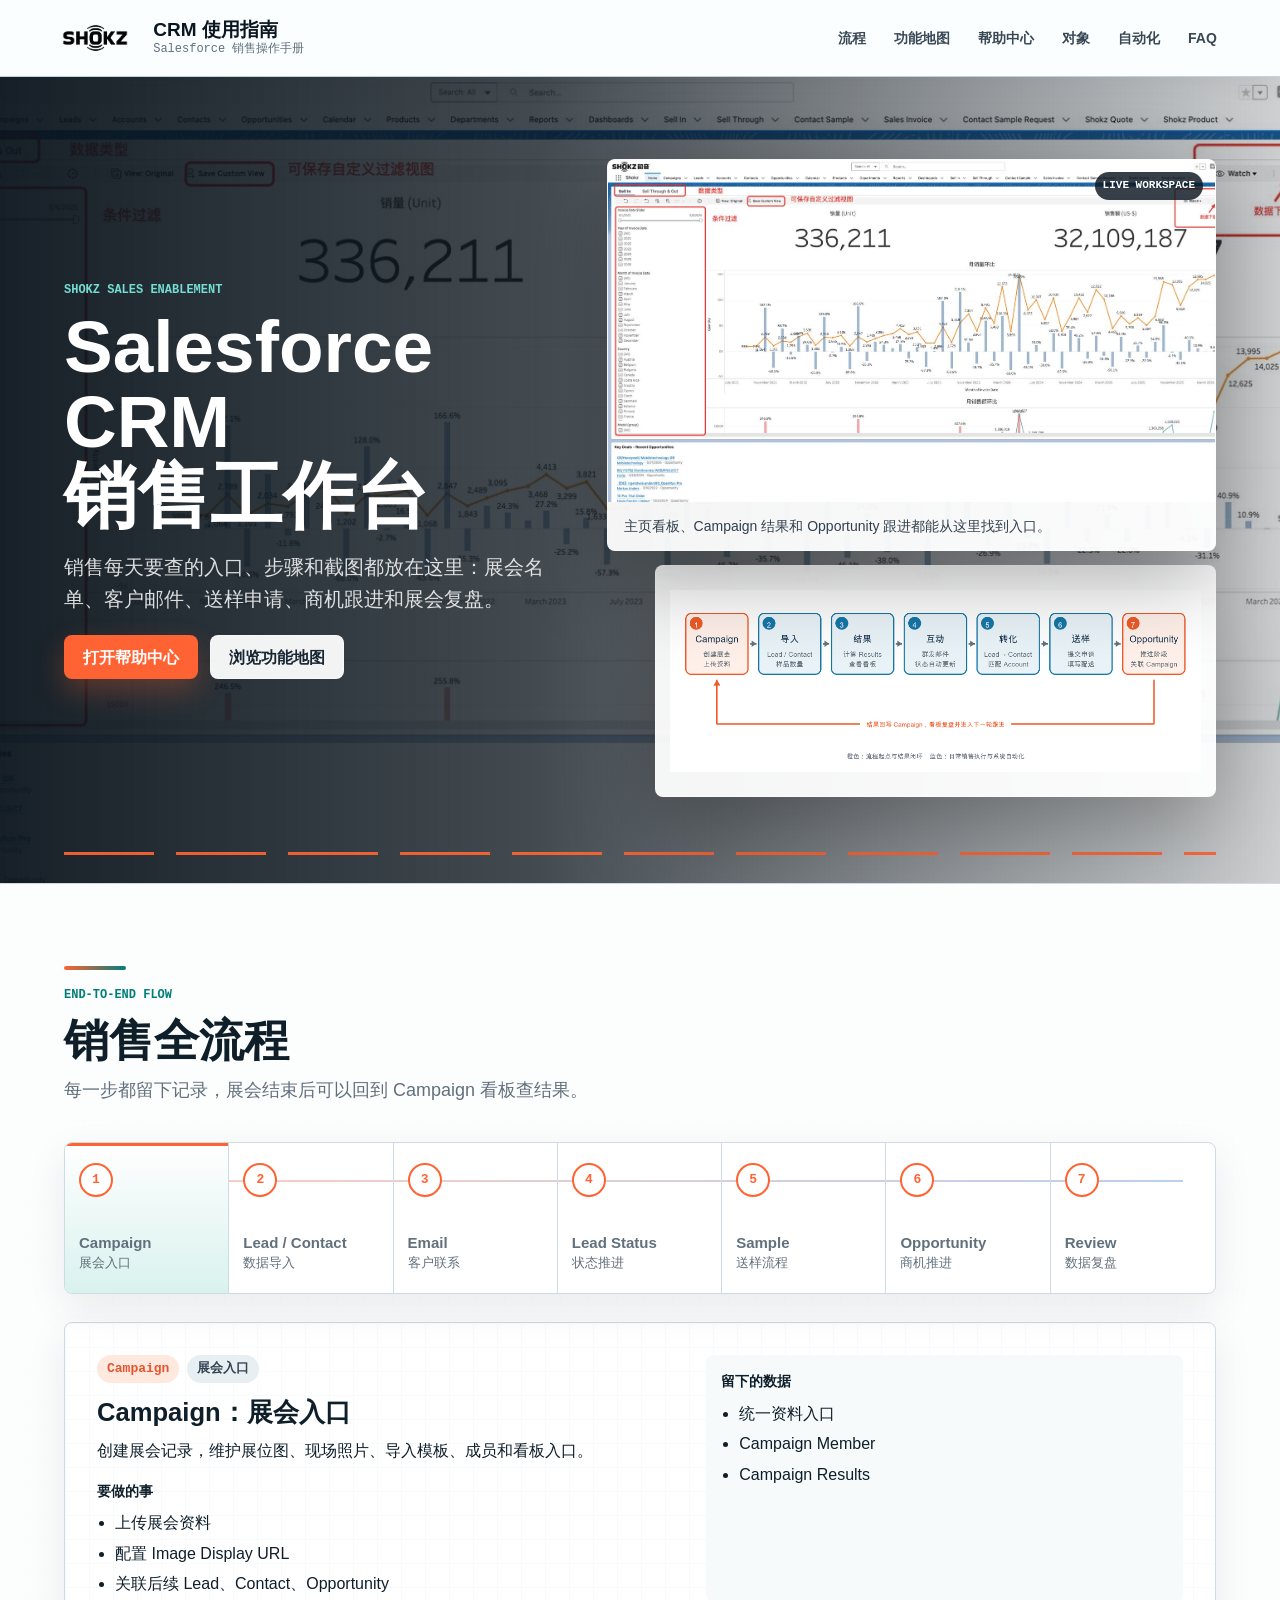
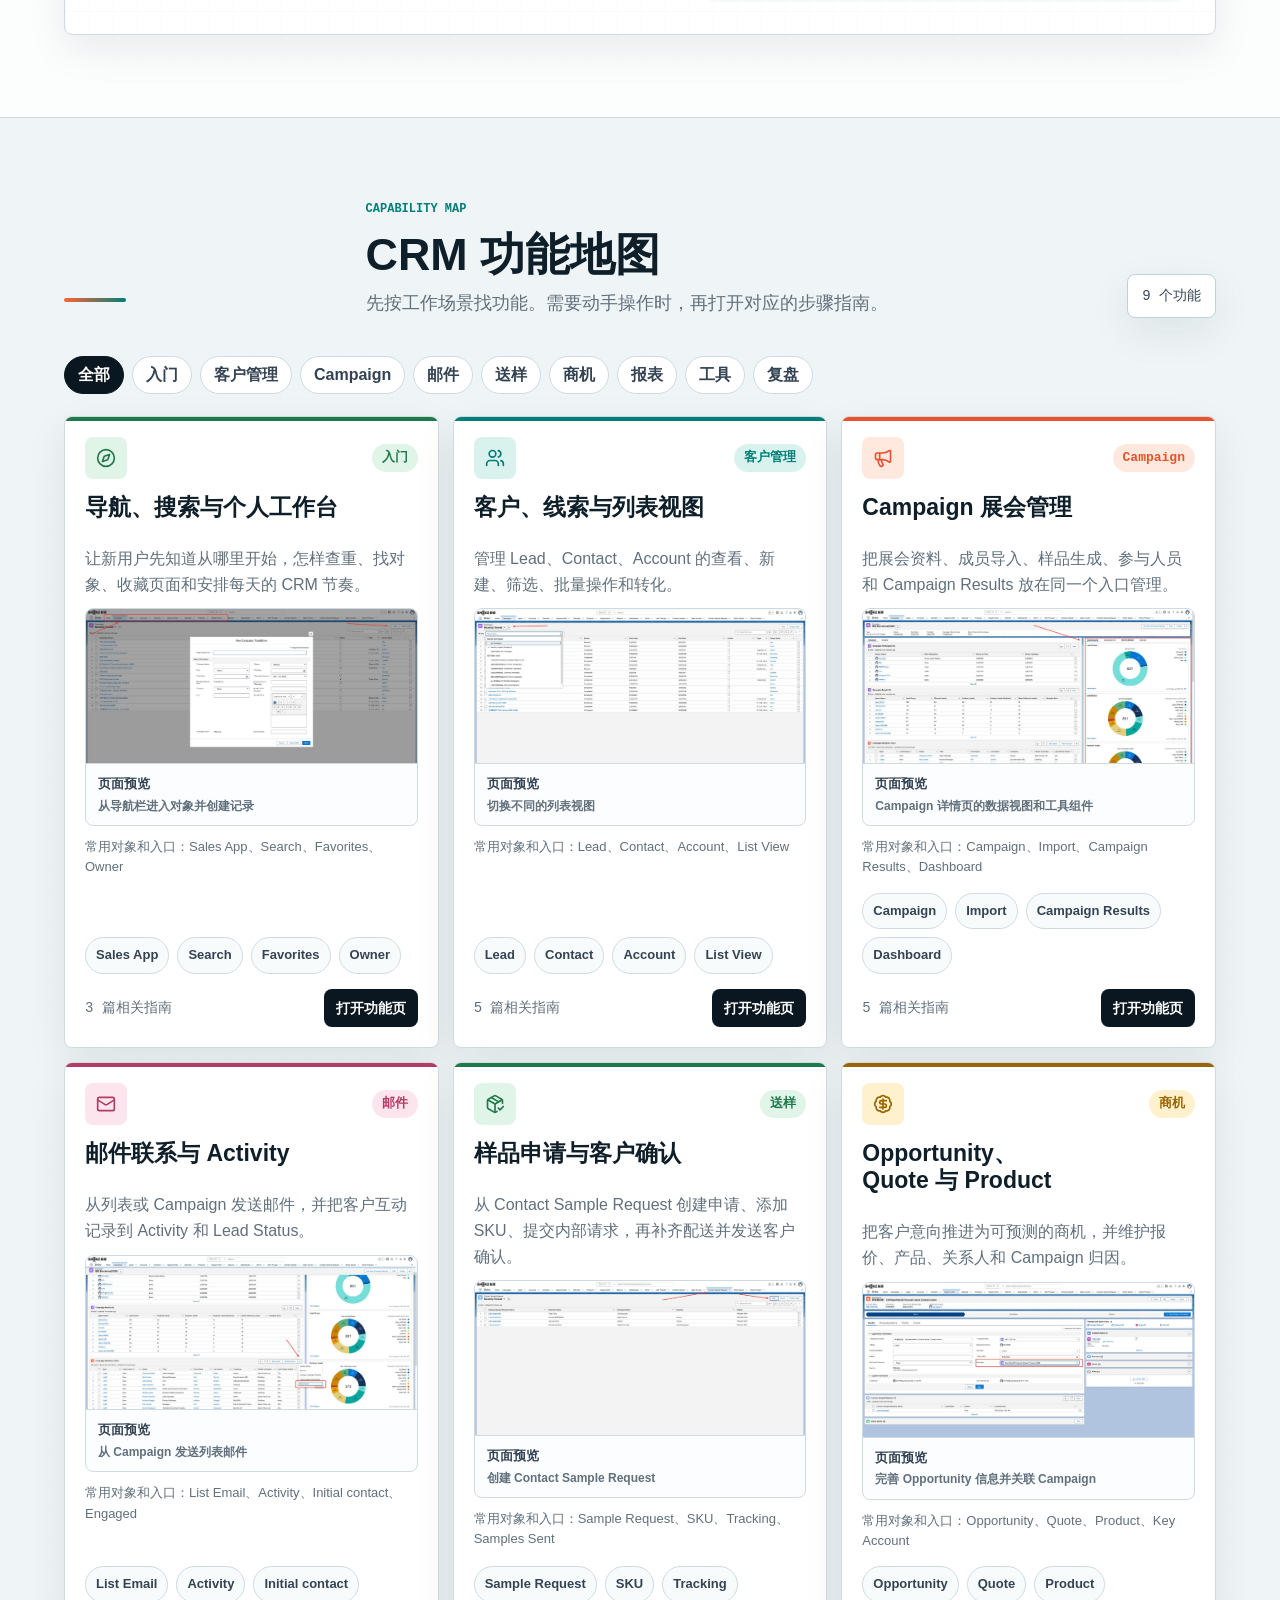
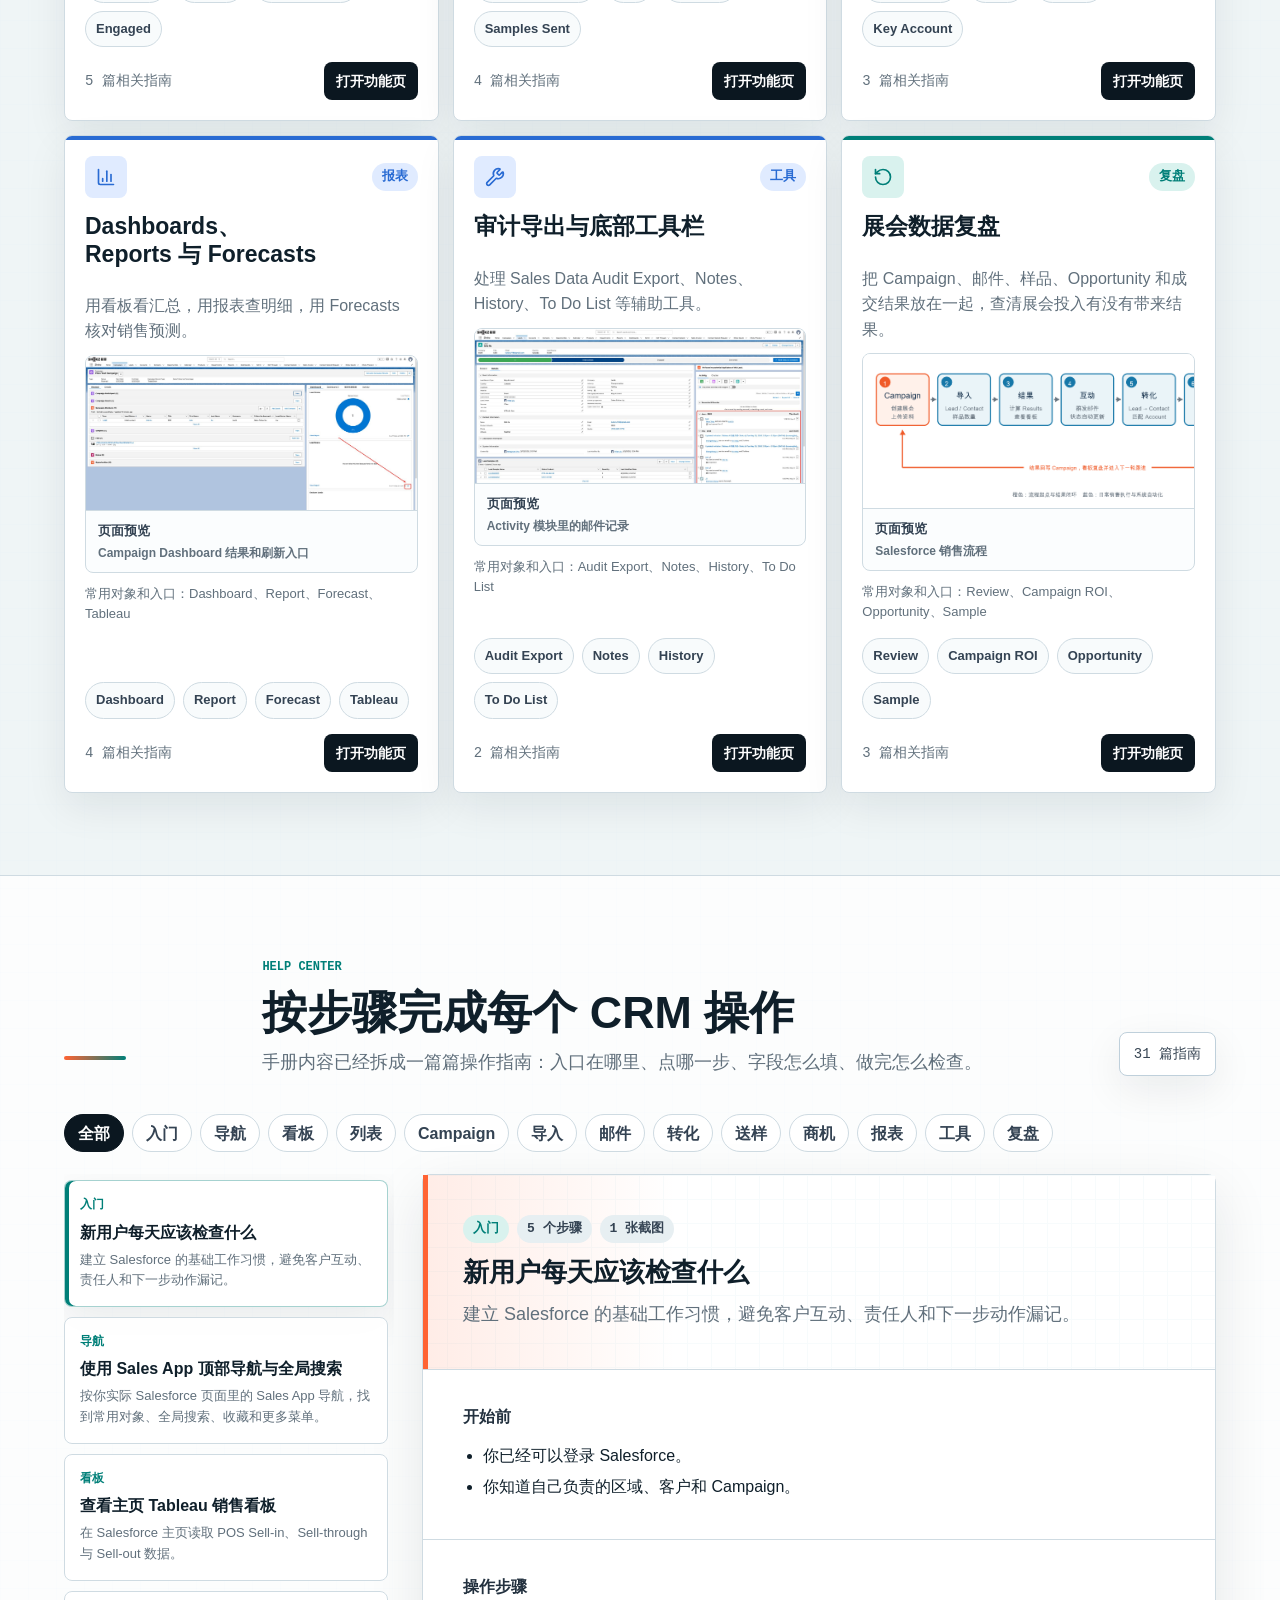
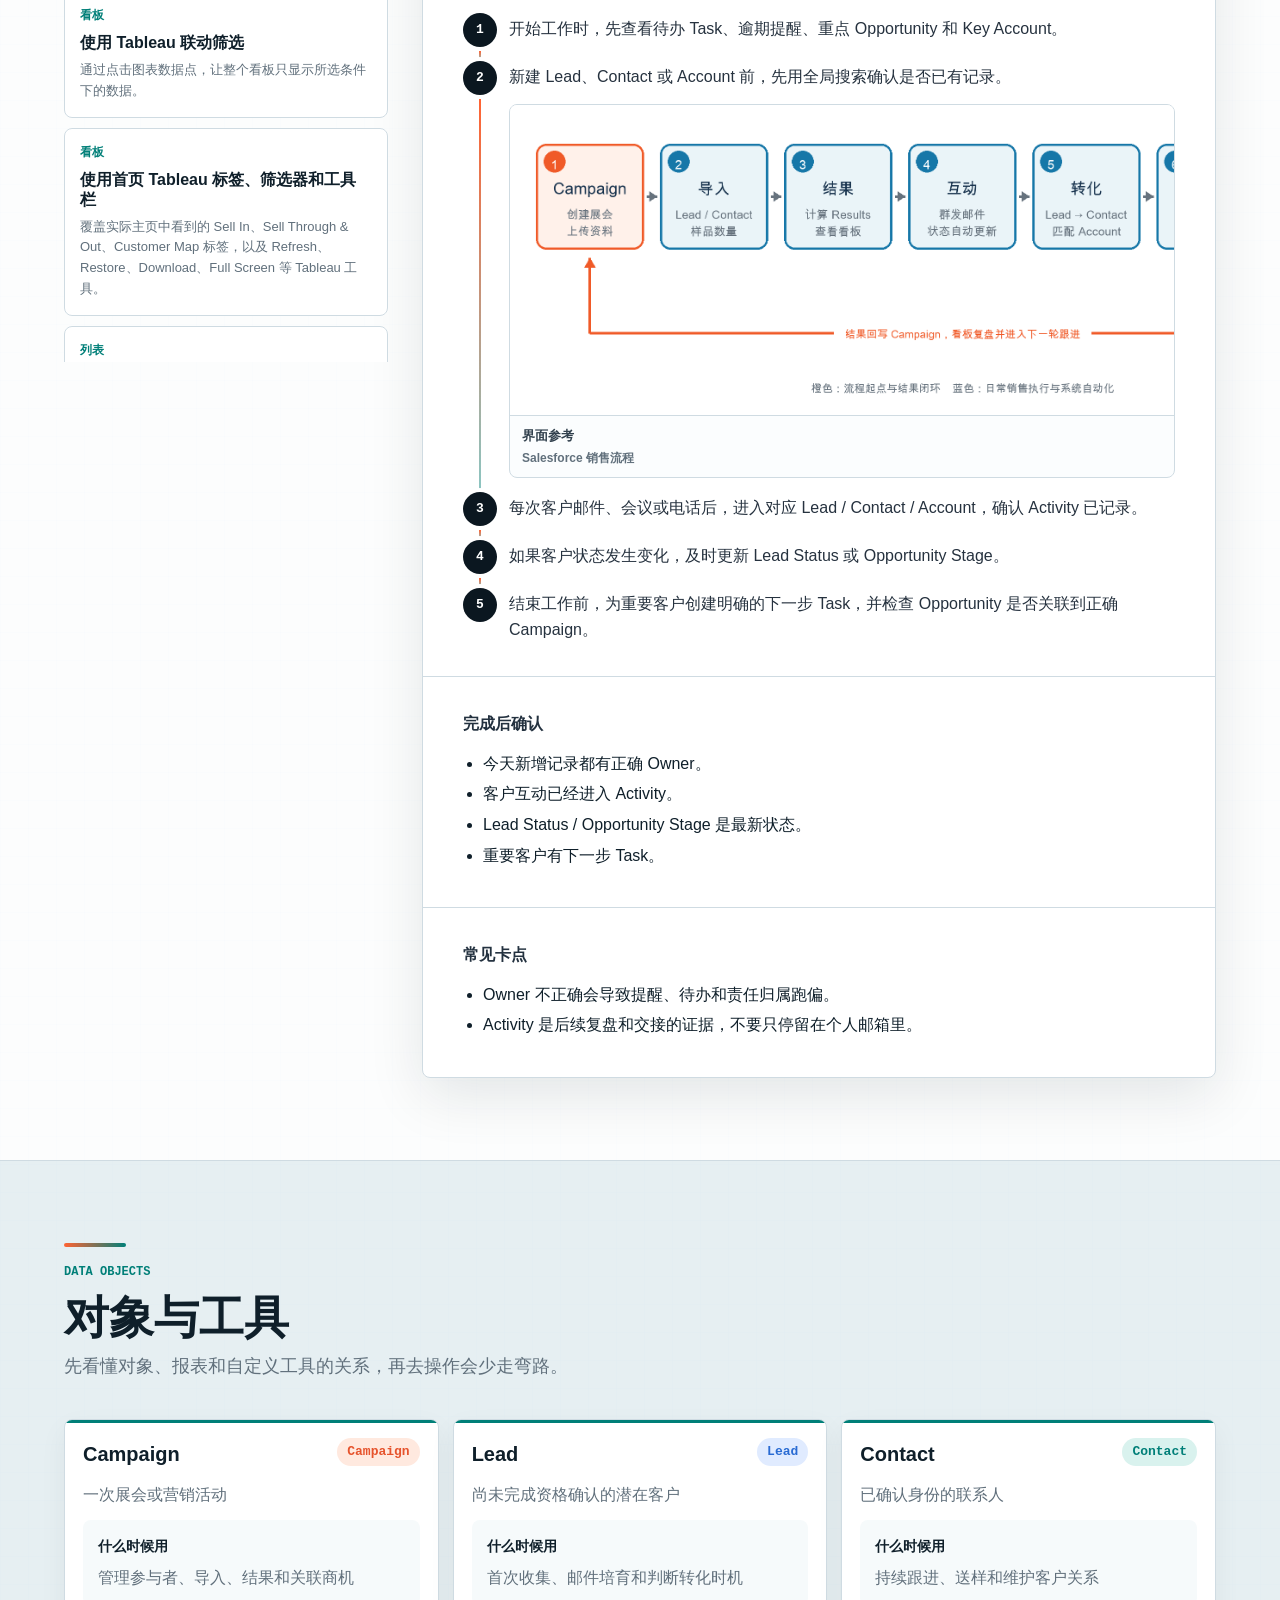
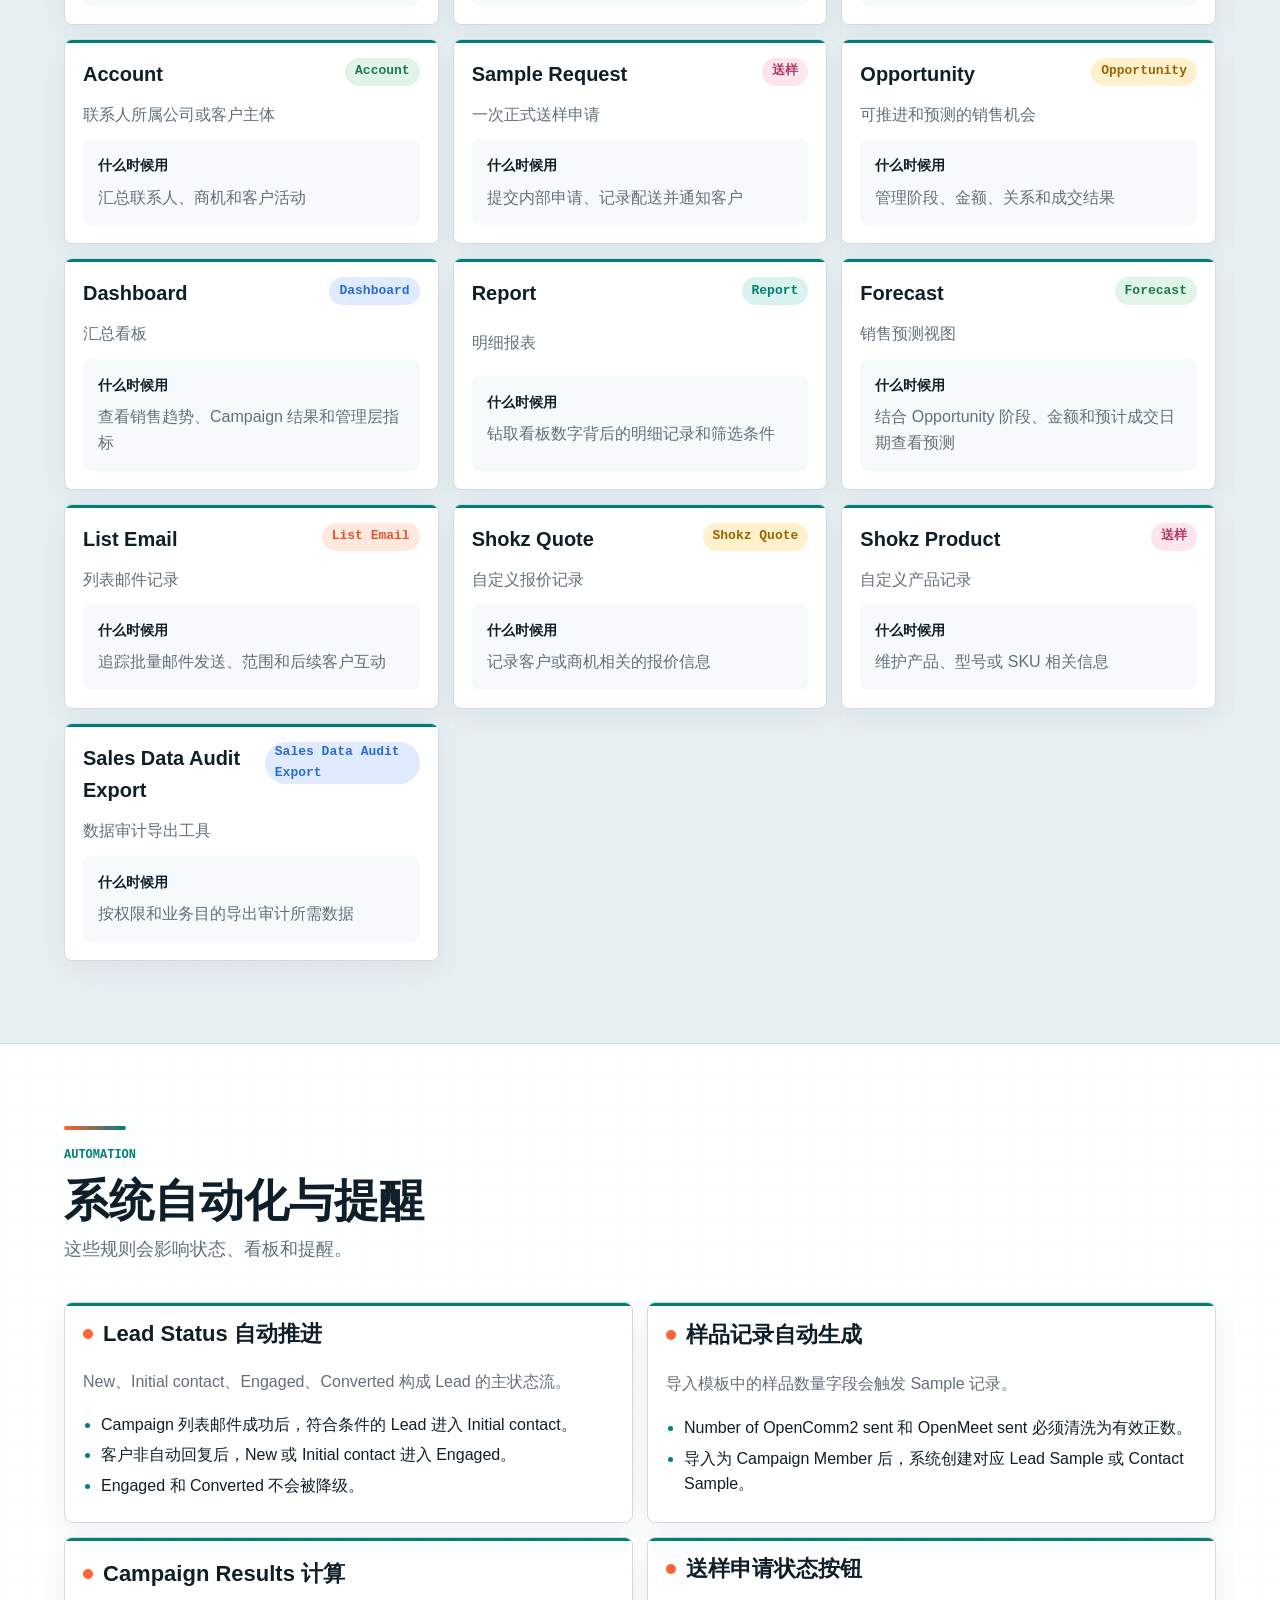
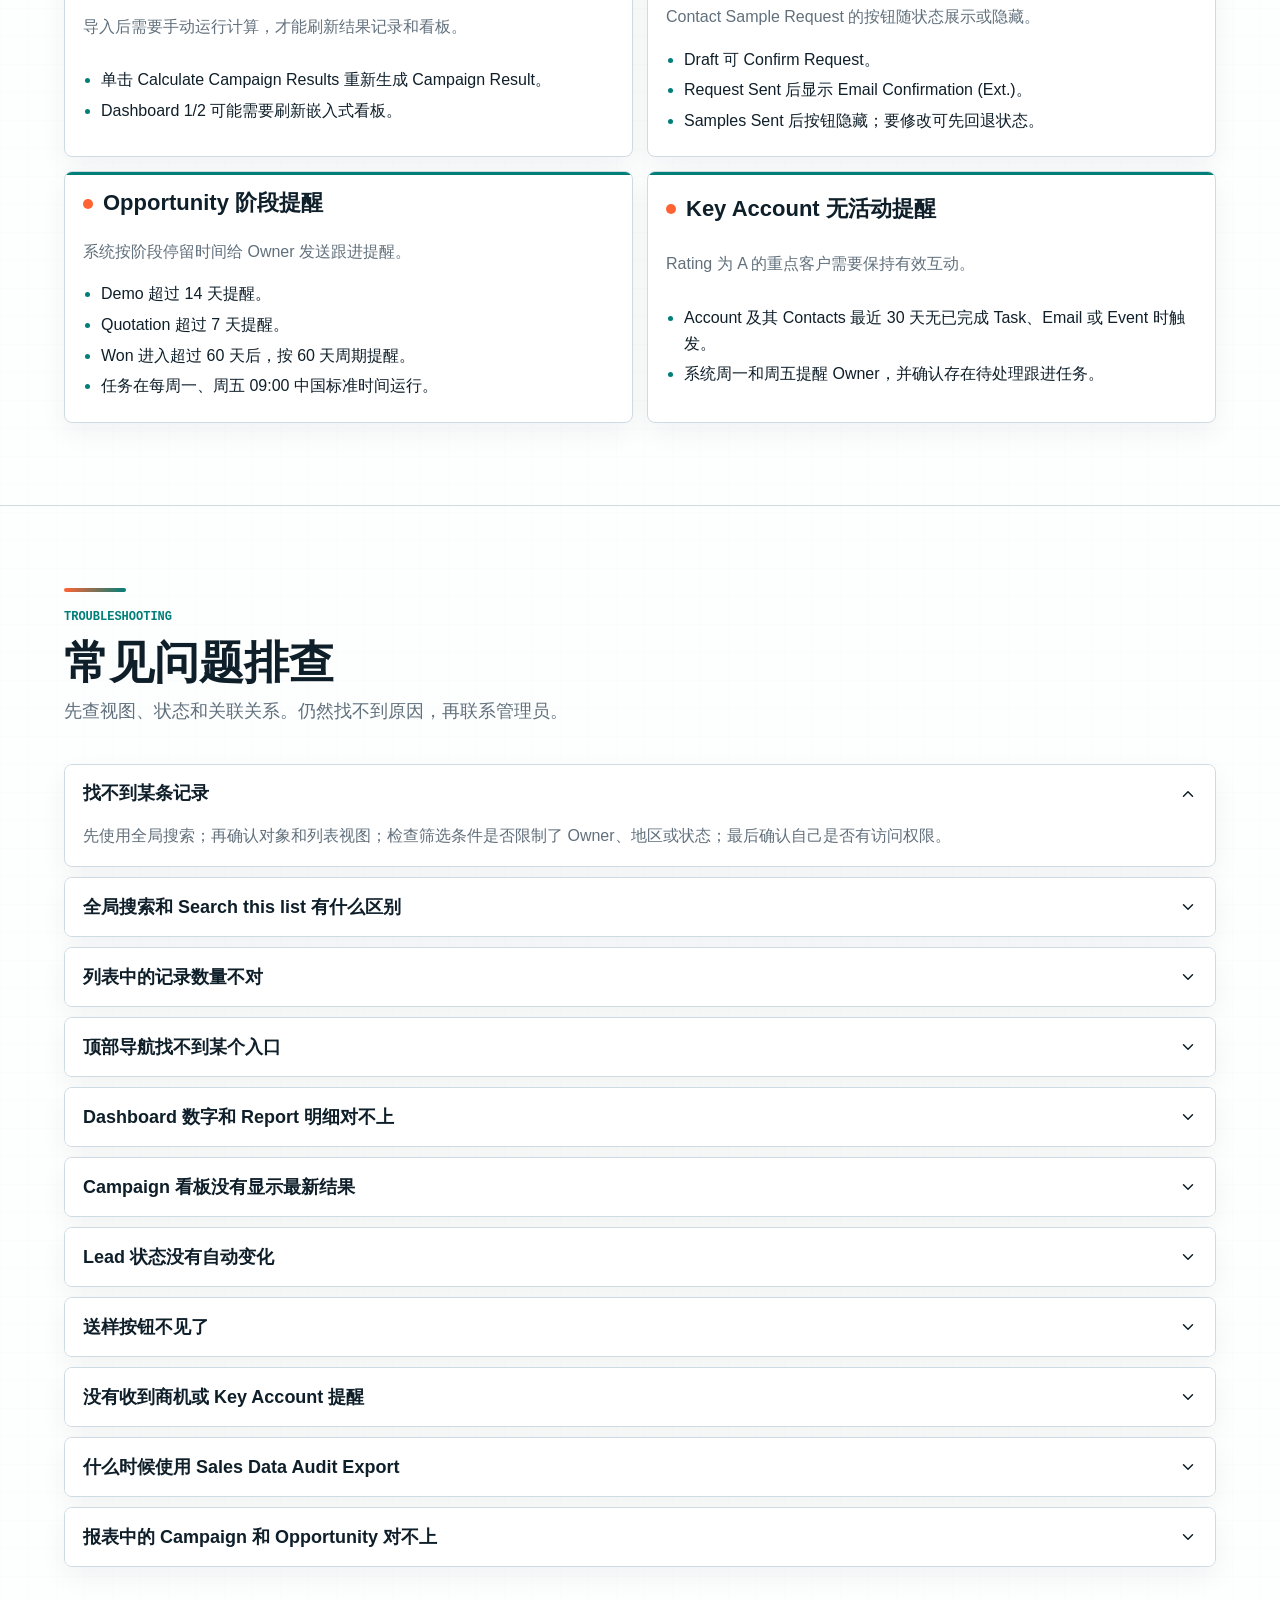
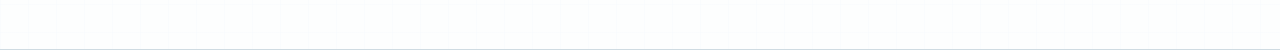
==== commit bdc3fe02: "Remove hero metrics" ====
--- a/index.html
+++ b/index.html
@@ -38,24 +38,6 @@
             <p class="lead">
               销售每天要查的入口、步骤和截图都放在这里：展会名单、客户邮件、送样申请、商机跟进和展会复盘。
             </p>
-            <div class="metric-row" aria-label="指南覆盖范围">
-              <div>
-                <strong>31</strong>
-                <span>操作指南</span>
-              </div>
-              <div>
-                <strong>13</strong>
-                <span>对象和工具</span>
-              </div>
-              <div>
-                <strong>37</strong>
-                <span>页面截图</span>
-              </div>
-              <div>
-                <strong>6</strong>
-                <span>自动提醒</span>
-              </div>
-            </div>
             <div class="hero-actions">
               <a class="primary-action" href="#help">打开帮助中心</a>
               <a class="secondary-action" href="#features">浏览功能地图</a>
--- a/styles.css
+++ b/styles.css
@@ -289,43 +289,6 @@
   font-size: 20px;
 }
 
-.metric-row {
-  display: grid;
-  grid-template-columns: repeat(4, minmax(90px, 1fr));
-  gap: 10px;
-  margin: 34px 0;
-}
-
-.metric-row div {
-  min-width: 0;
-  padding: 14px 0;
-  border-top: 1px solid rgba(255, 255, 255, 0.28);
-  position: relative;
-}
-
-.metric-row div::before {
-  content: "";
-  position: absolute;
-  top: -1px;
-  left: 0;
-  width: 38px;
-  height: 2px;
-  background: var(--route);
-}
-
-.metric-row strong {
-  display: block;
-  color: #ffffff;
-  font-family: var(--data-font);
-  font-size: 30px;
-  line-height: 1;
-}
-
-.metric-row span {
-  color: rgba(255, 255, 255, 0.72);
-  font-size: 13px;
-}
-
 .hero-actions {
   display: flex;
   flex-wrap: wrap;
@@ -1840,10 +1803,6 @@
     font-size: 18px;
   }
 
-  .metric-row {
-    grid-template-columns: repeat(2, minmax(0, 1fr));
-  }
-
   .section-heading.split {
     align-items: start;
     flex-direction: column;
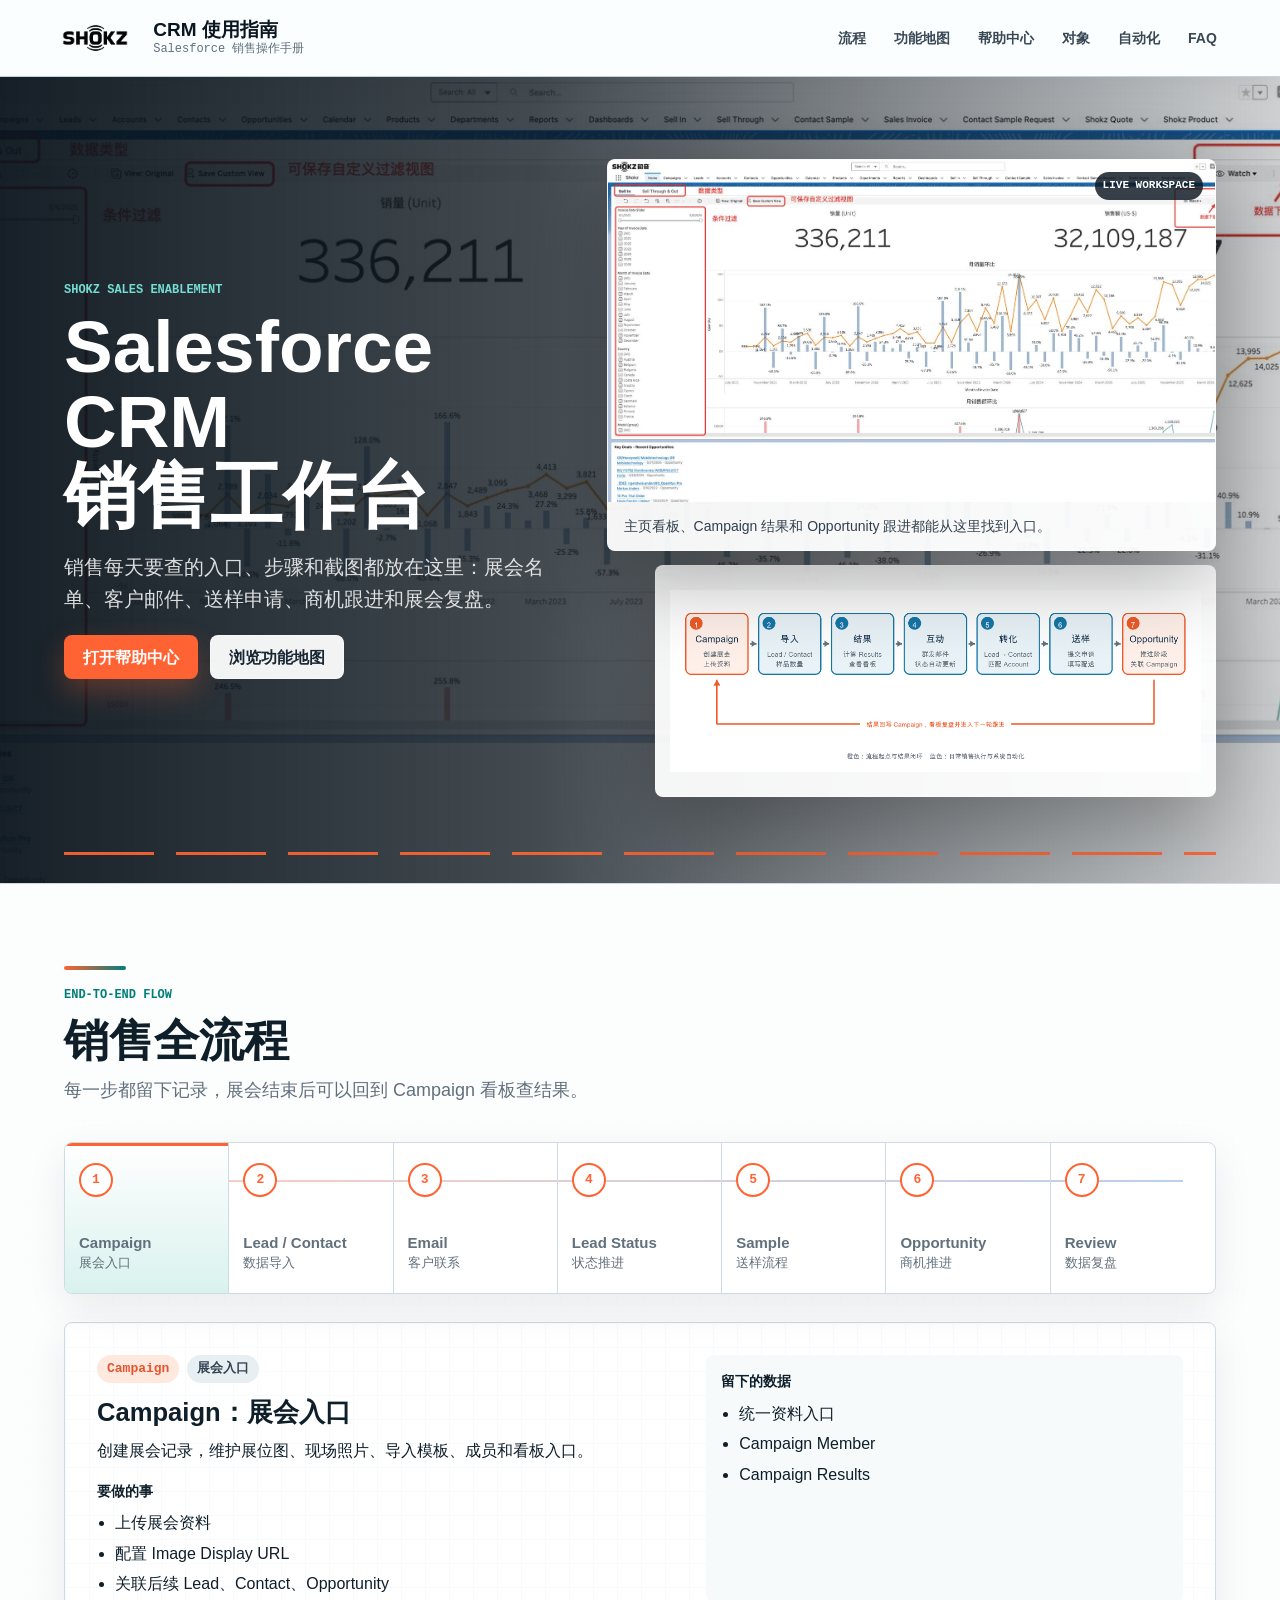
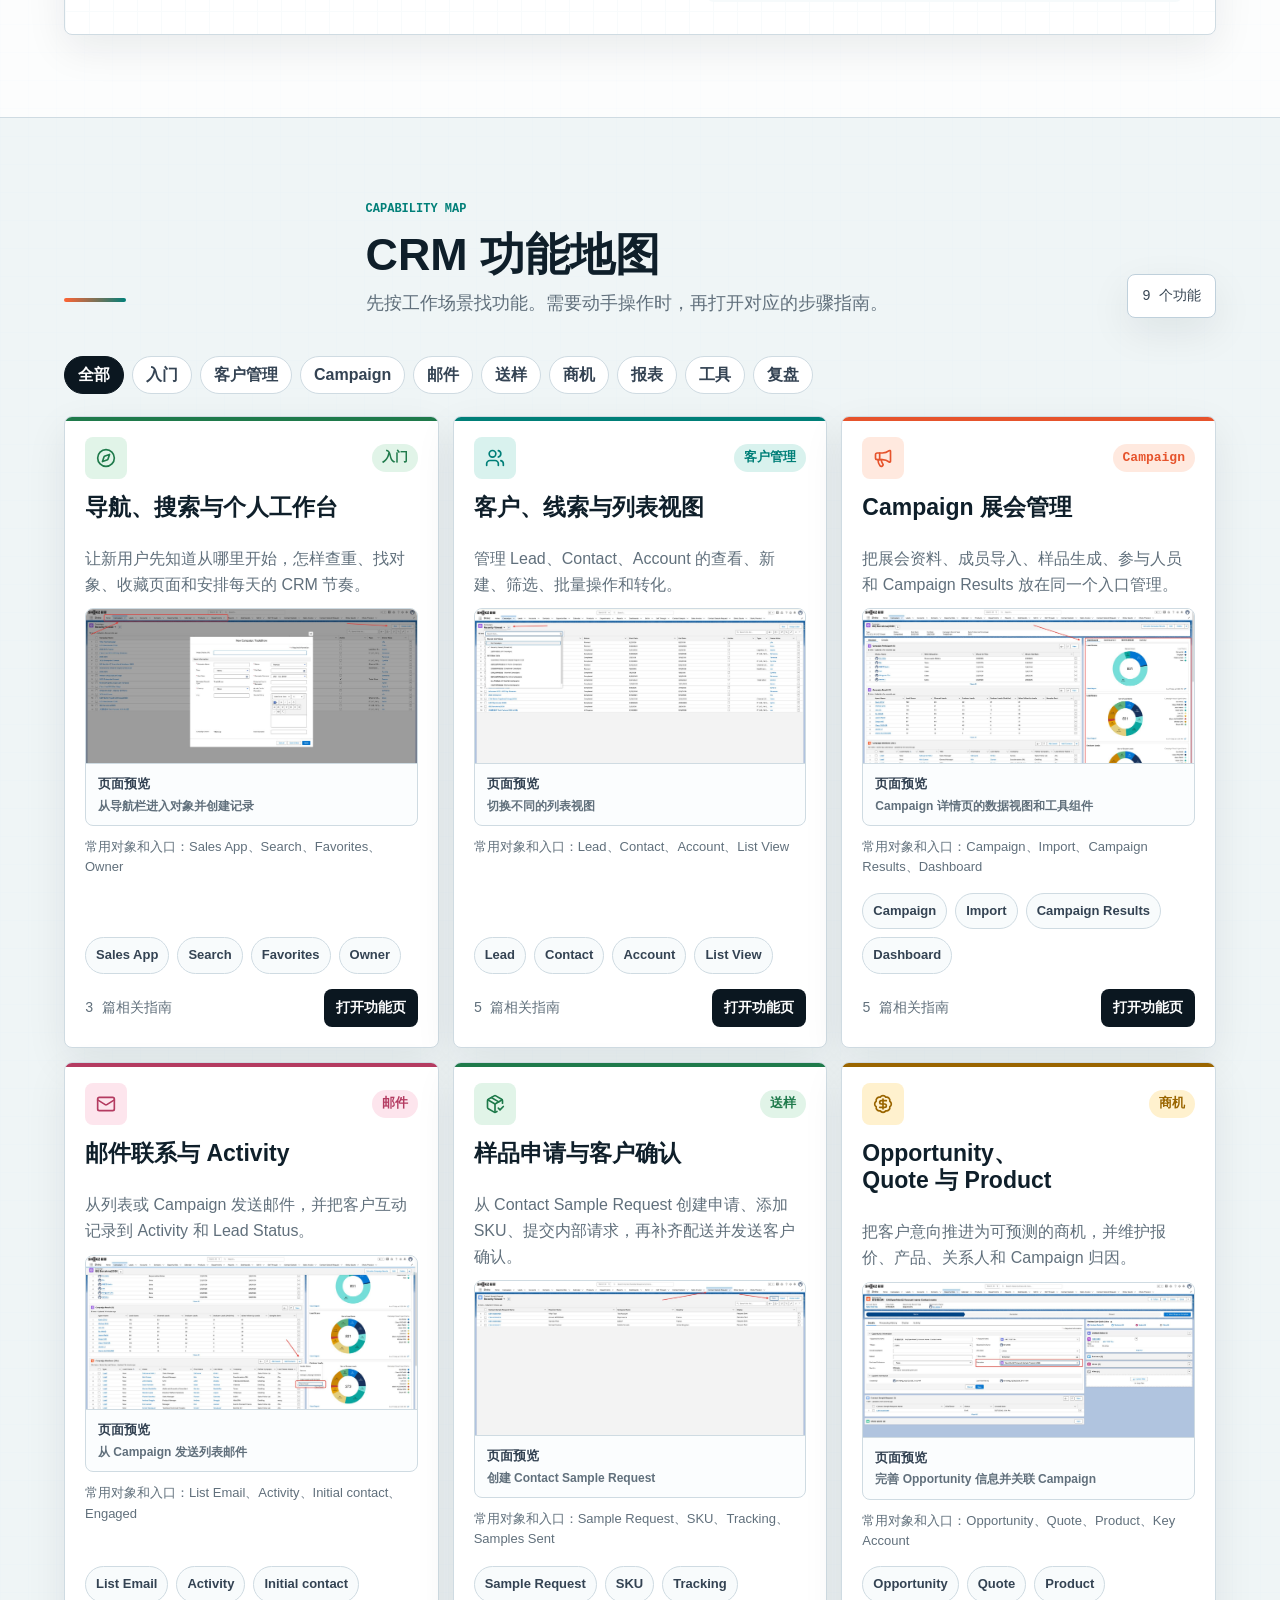
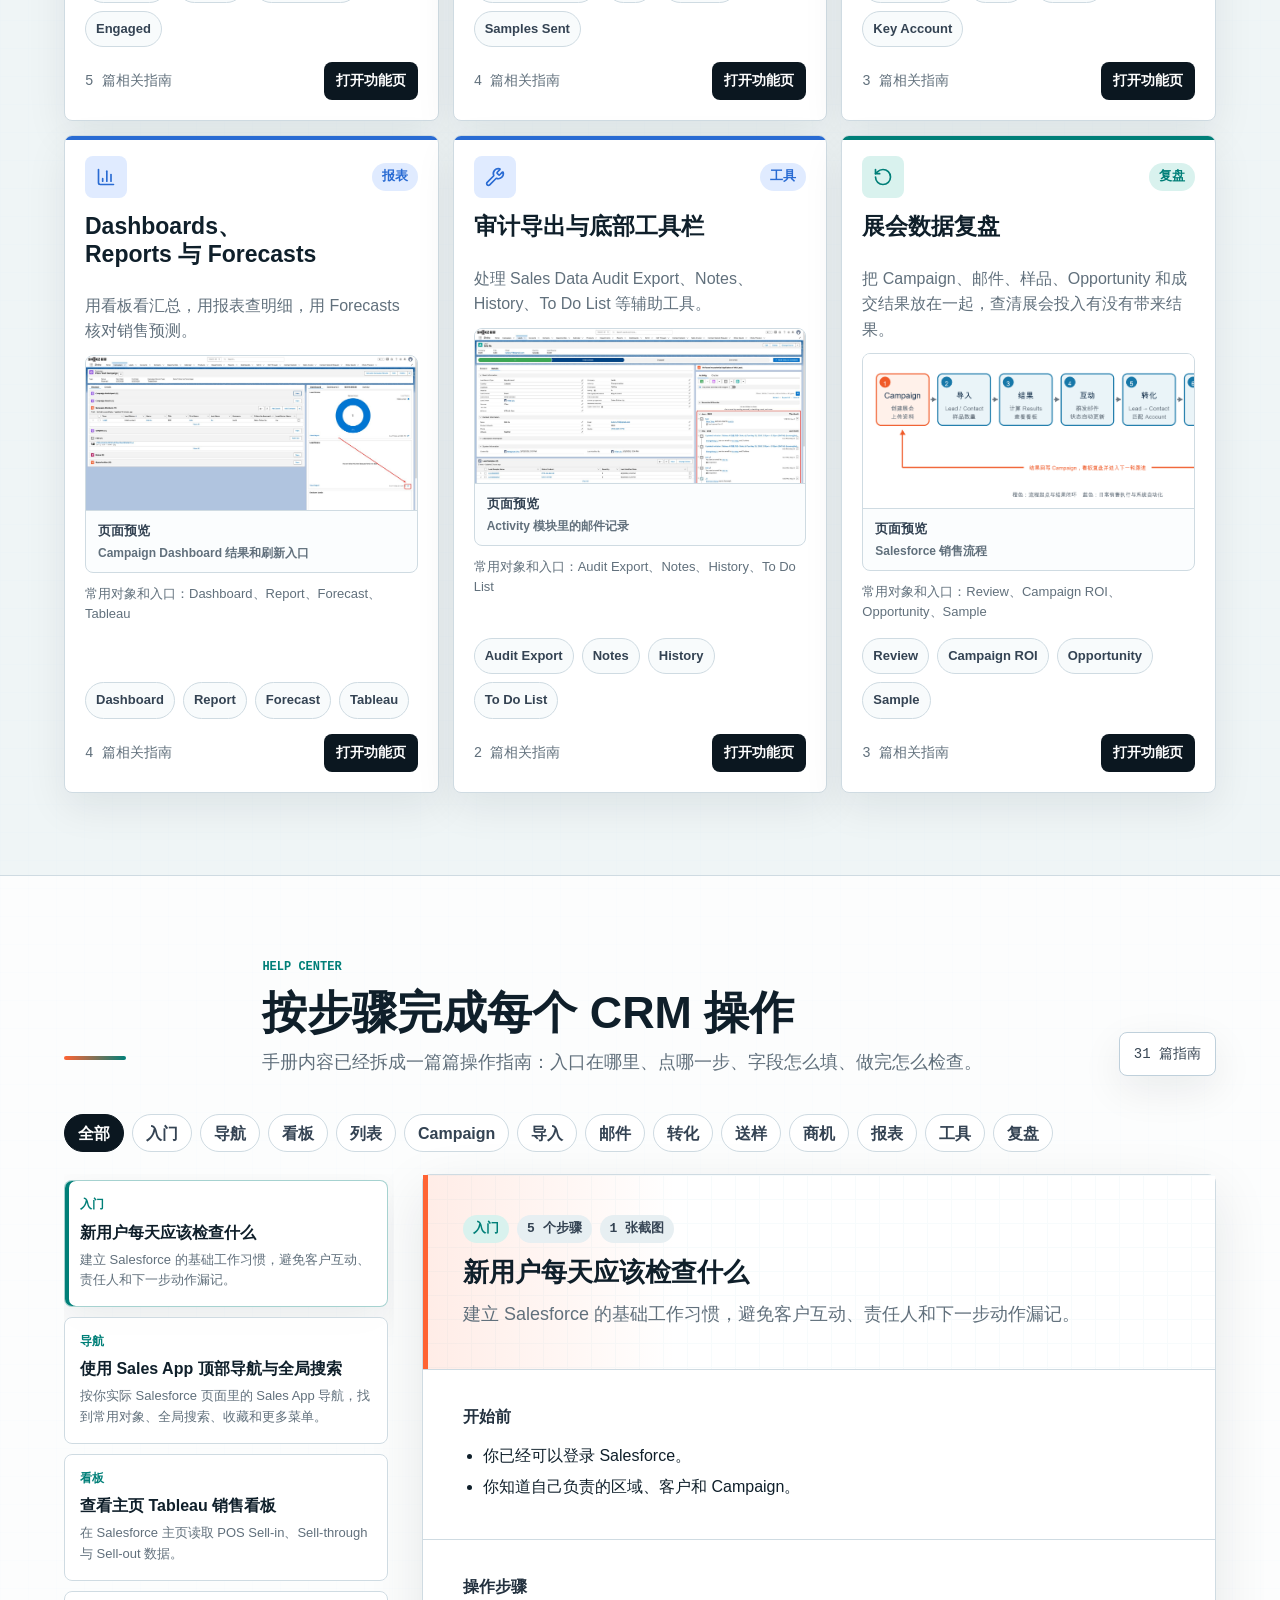
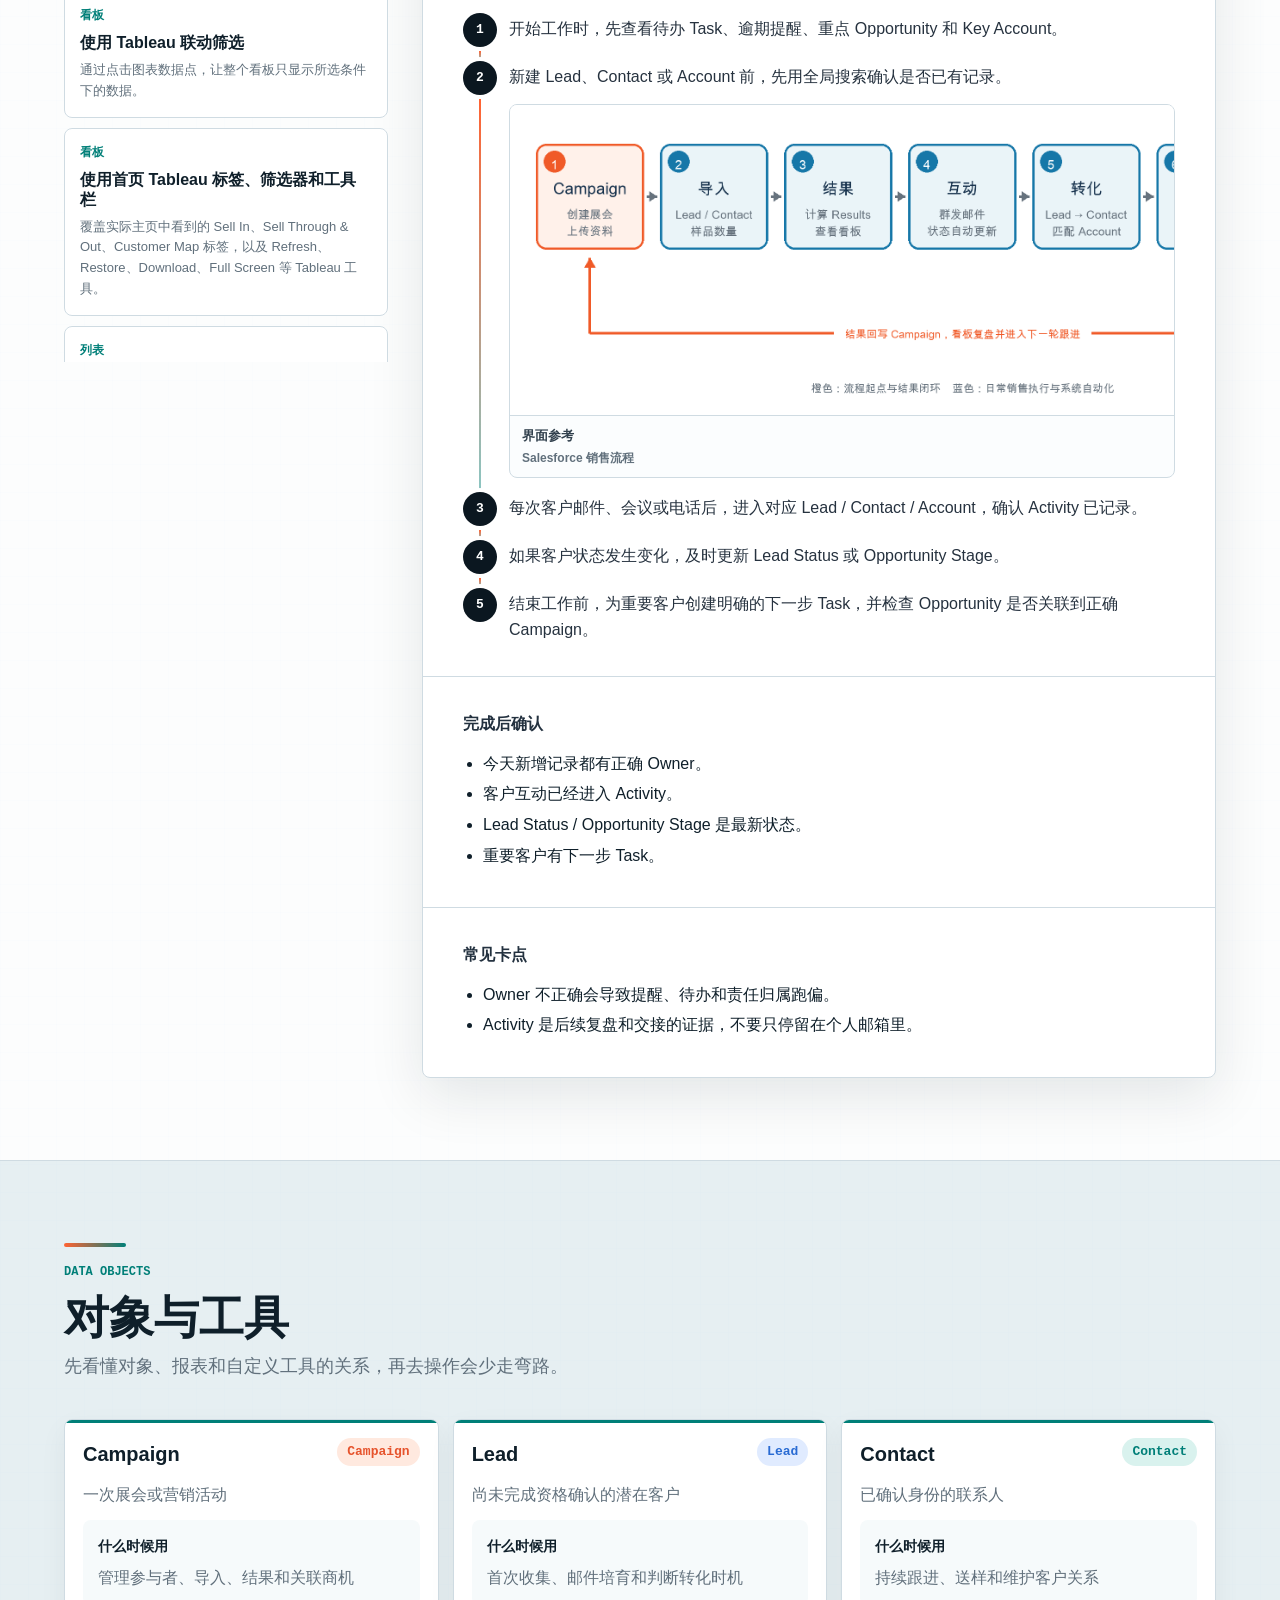
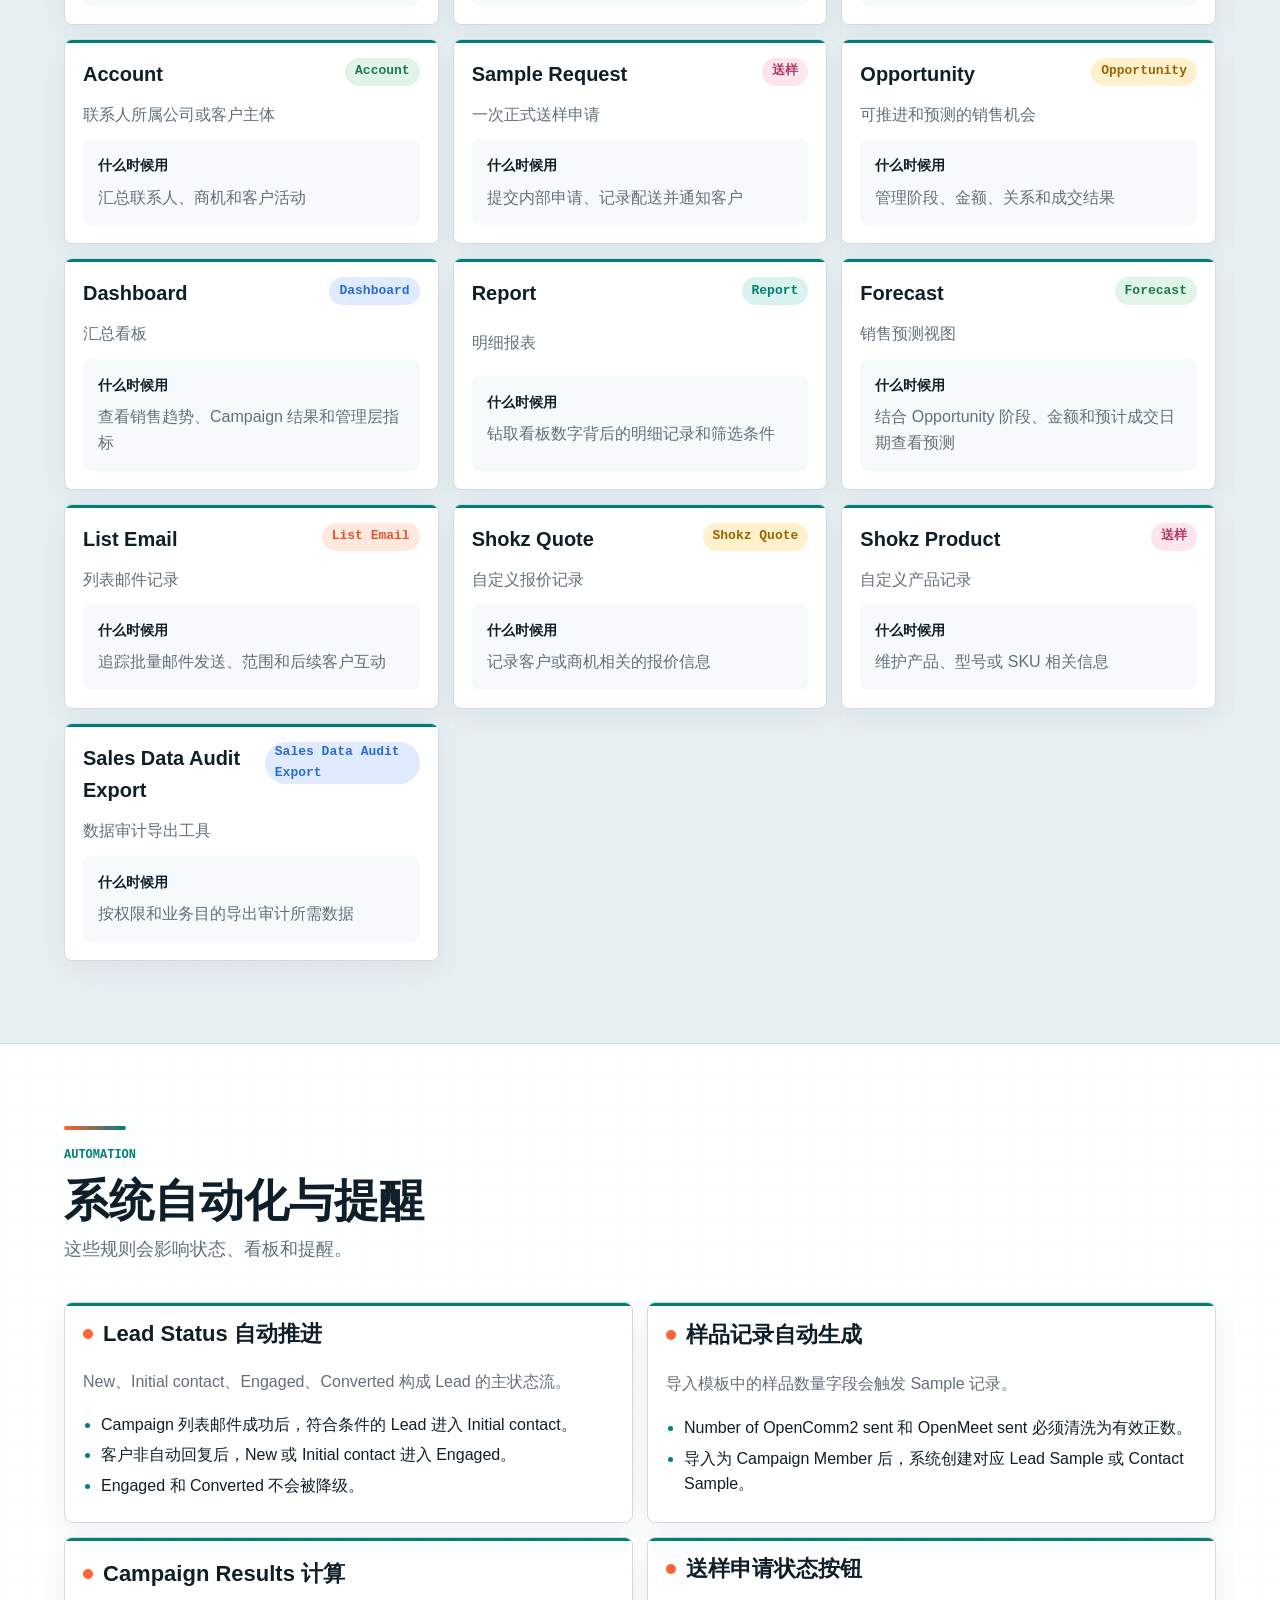
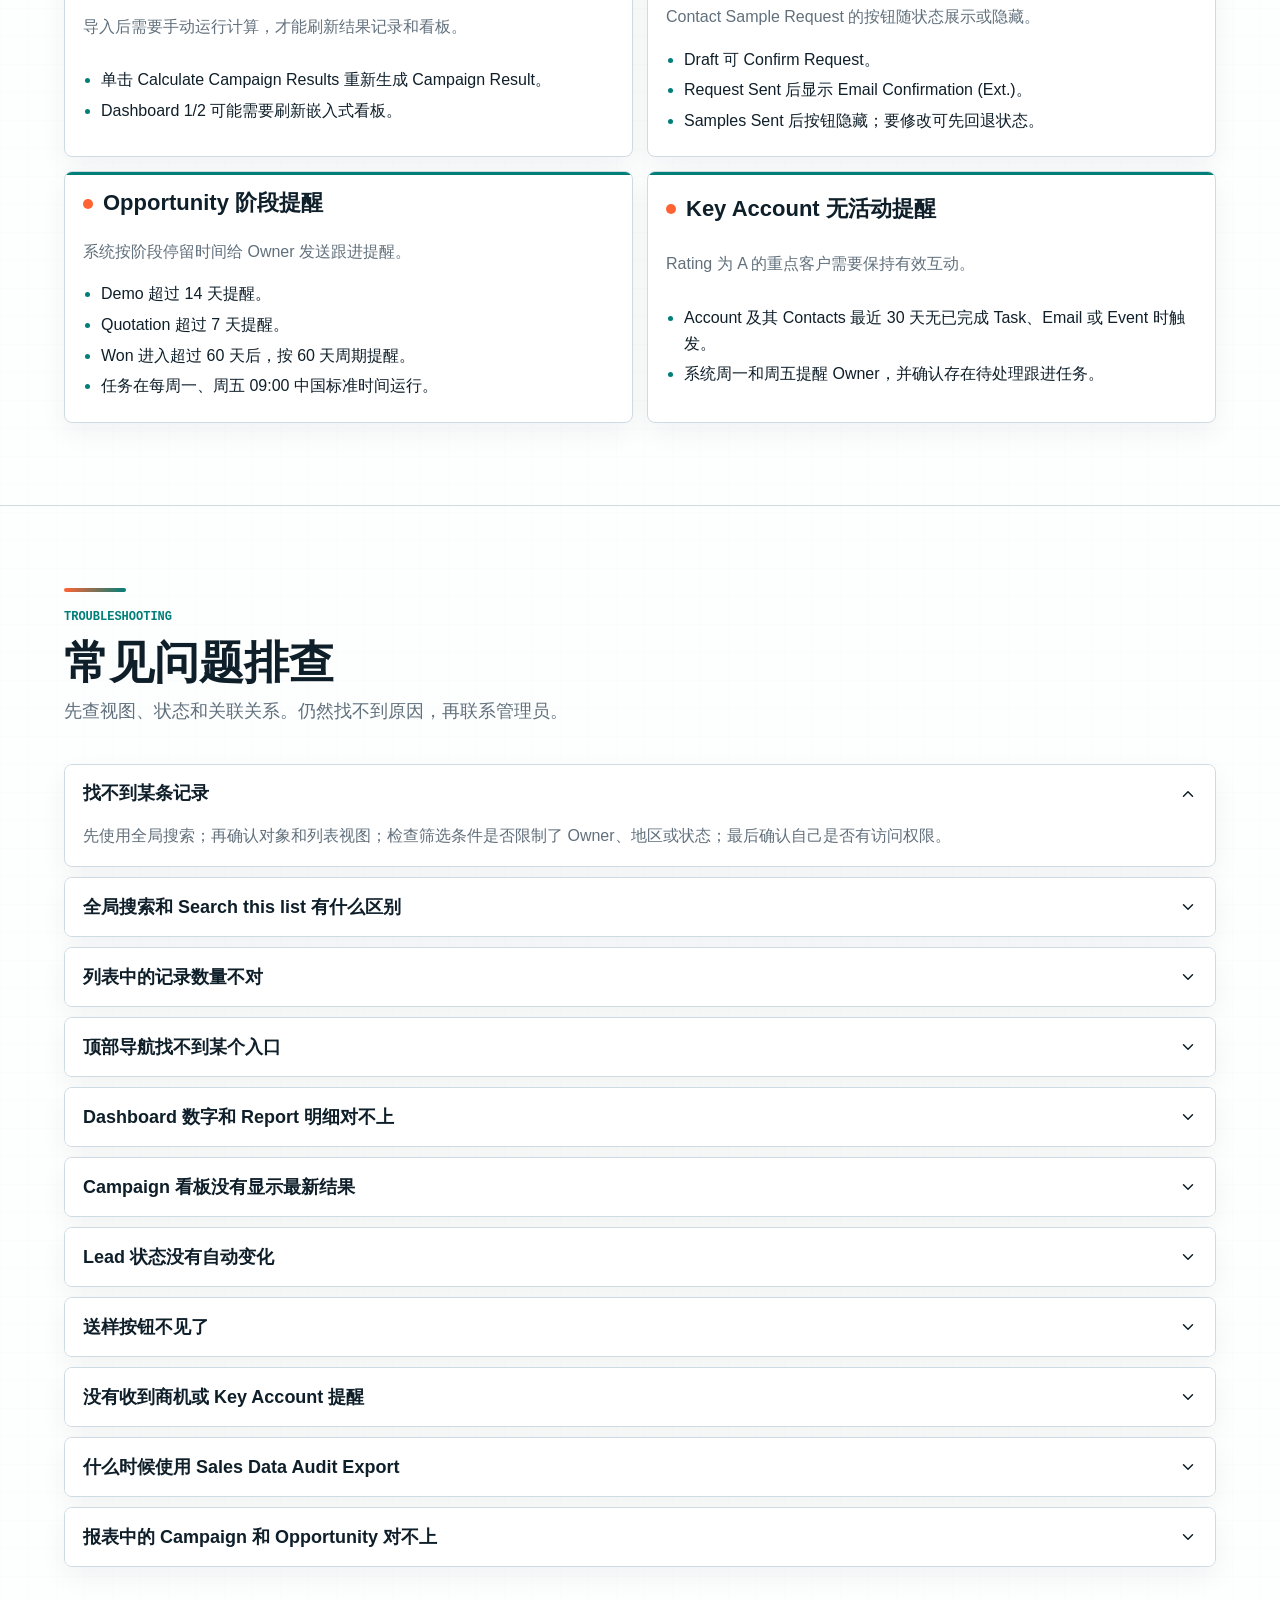
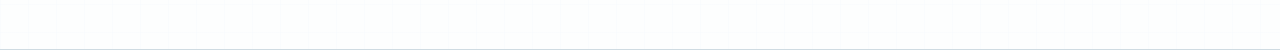
==== commit cfef3d64: "Make feature cards fully clickable" ====
--- a/index.html
+++ b/index.html
@@ -4,9 +4,9 @@
     <meta charset="utf-8" />
     <meta name="viewport" content="width=device-width, initial-scale=1" />
     <title>CRM 使用指南 | Salesforce 销售操作手册</title>
-    <link rel="stylesheet" href="styles.css" />
+    <link rel="stylesheet" href="styles.css?v=20260630-featurecards" />
     <script defer src="assets/lucide.min.js"></script>
-    <script defer src="app.js"></script>
+    <script defer src="app.js?v=20260630-featurecards"></script>
   </head>
   <body>
     <header class="topbar">
--- a/styles.css
+++ b/styles.css
@@ -835,6 +835,8 @@
   border: 1px solid var(--line);
   border-radius: var(--radius);
   background: var(--surface);
+  color: inherit;
+  cursor: pointer;
   box-shadow: var(--shadow-soft);
 }
 
@@ -869,6 +871,15 @@
 .capability-card:hover {
   transform: translateY(-3px);
   box-shadow: 0 22px 60px rgba(14, 28, 38, 0.13);
+}
+
+.capability-card:hover .capability-inline-shot {
+  border-color: var(--route);
+}
+
+.capability-card:hover .capability-card-cta {
+  background: var(--route);
+  transform: translateY(-1px);
 }
 
 .capability-top {
@@ -1010,11 +1021,6 @@
   line-height: 1.35;
 }
 
-.capability-inline-shot:hover {
-  border-color: var(--route);
-  transform: translateY(-1px);
-}
-
 .capability-context-line {
   font-size: 13px;
   line-height: 1.55;
@@ -1064,7 +1070,7 @@
   font-family: var(--data-font);
 }
 
-.capability-actions a {
+.capability-card-cta {
   min-height: 38px;
   display: inline-flex;
   align-items: center;
@@ -1075,11 +1081,6 @@
   color: #ffffff;
   font-weight: 900;
   white-space: nowrap;
-}
-
-.capability-actions a:hover {
-  background: var(--route);
-  transform: translateY(-1px);
 }
 
 .capability-detail-page {
@@ -1890,7 +1891,7 @@
     flex-direction: column;
   }
 
-  .capability-actions a {
+  .capability-card-cta {
     width: 100%;
   }
 
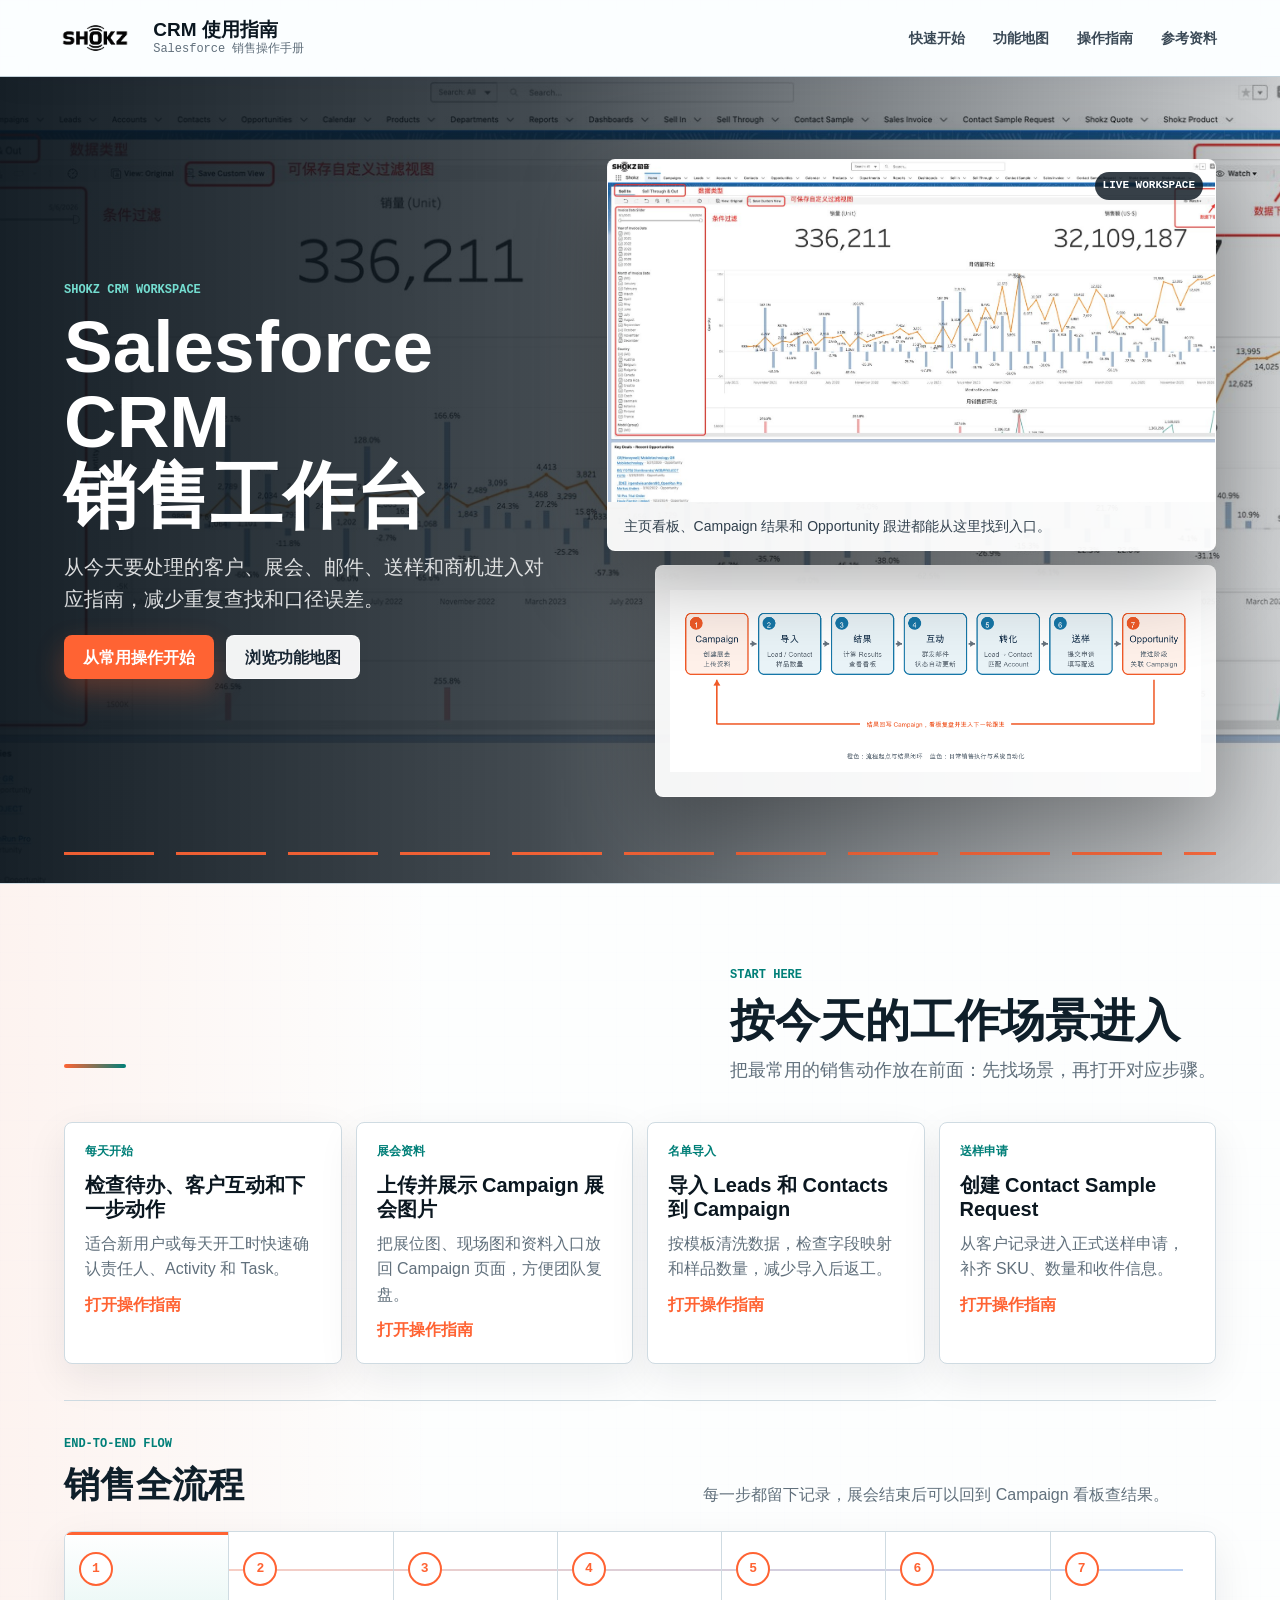
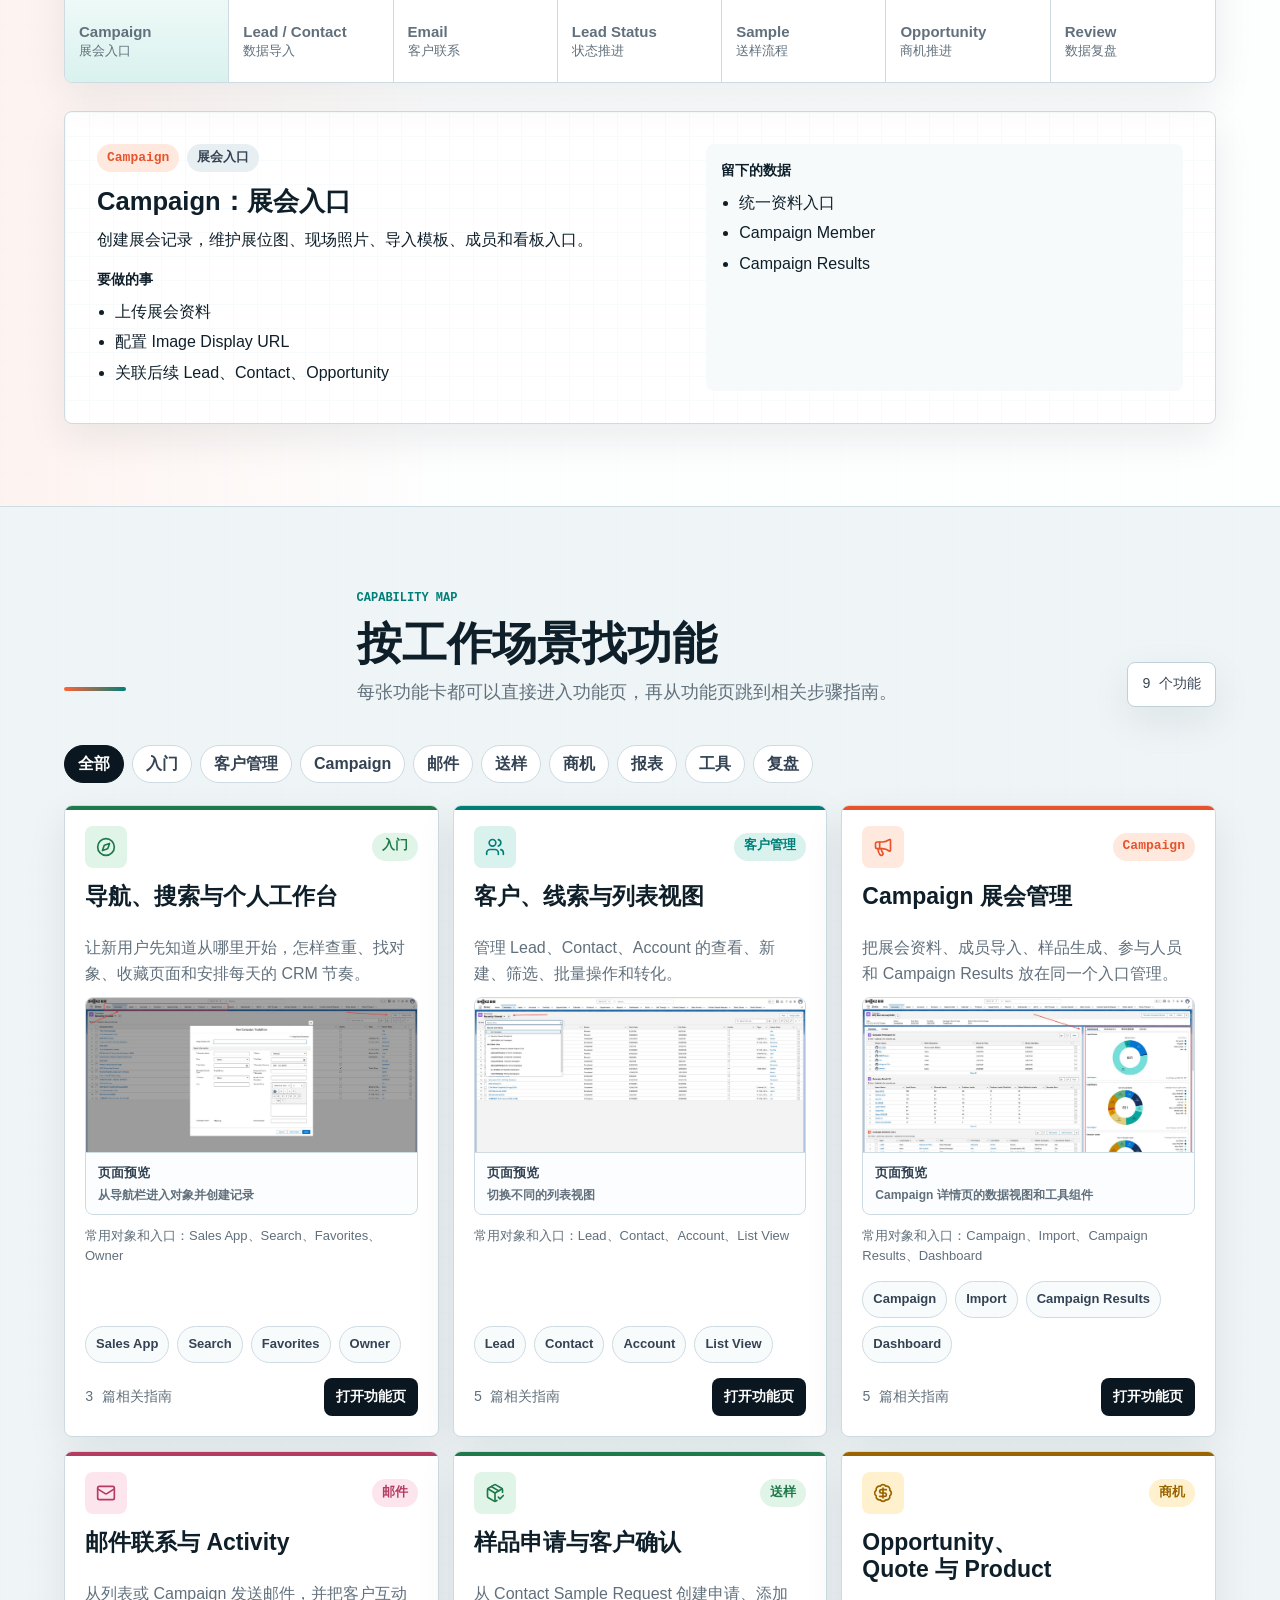
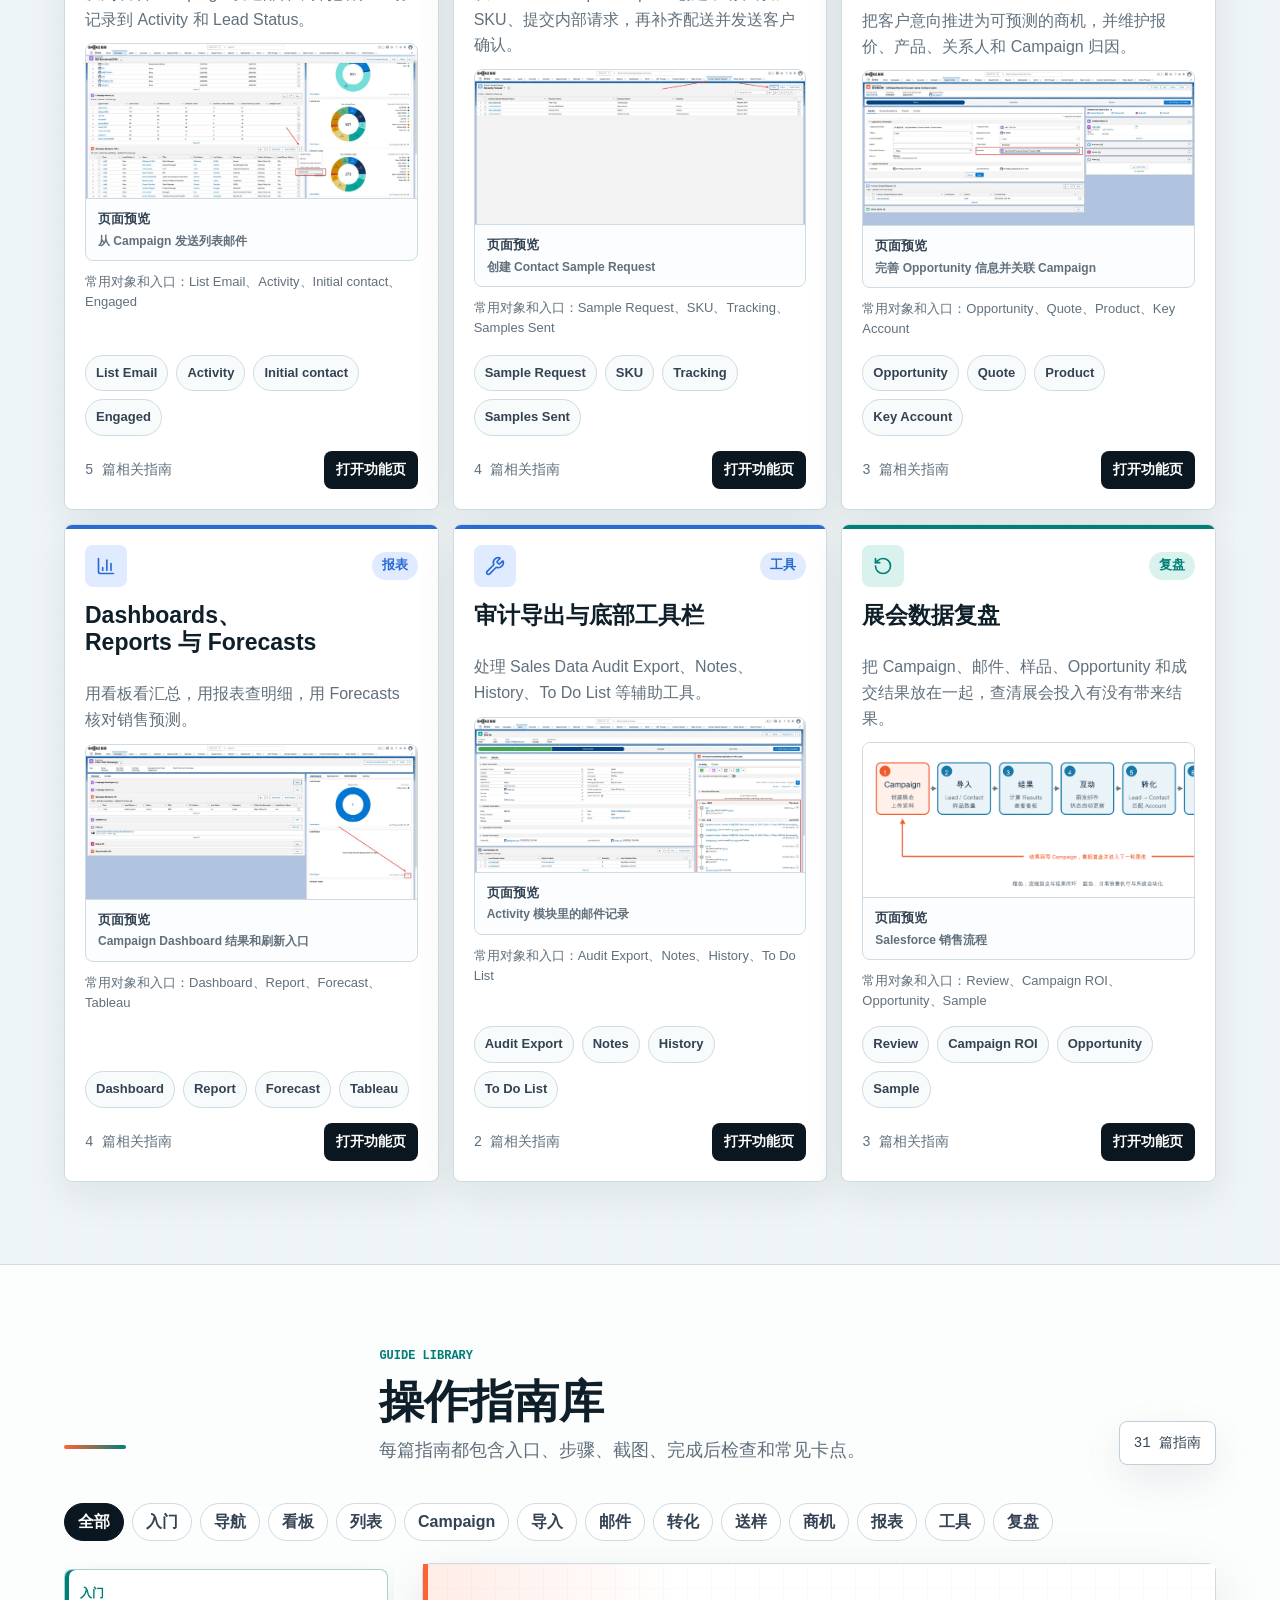
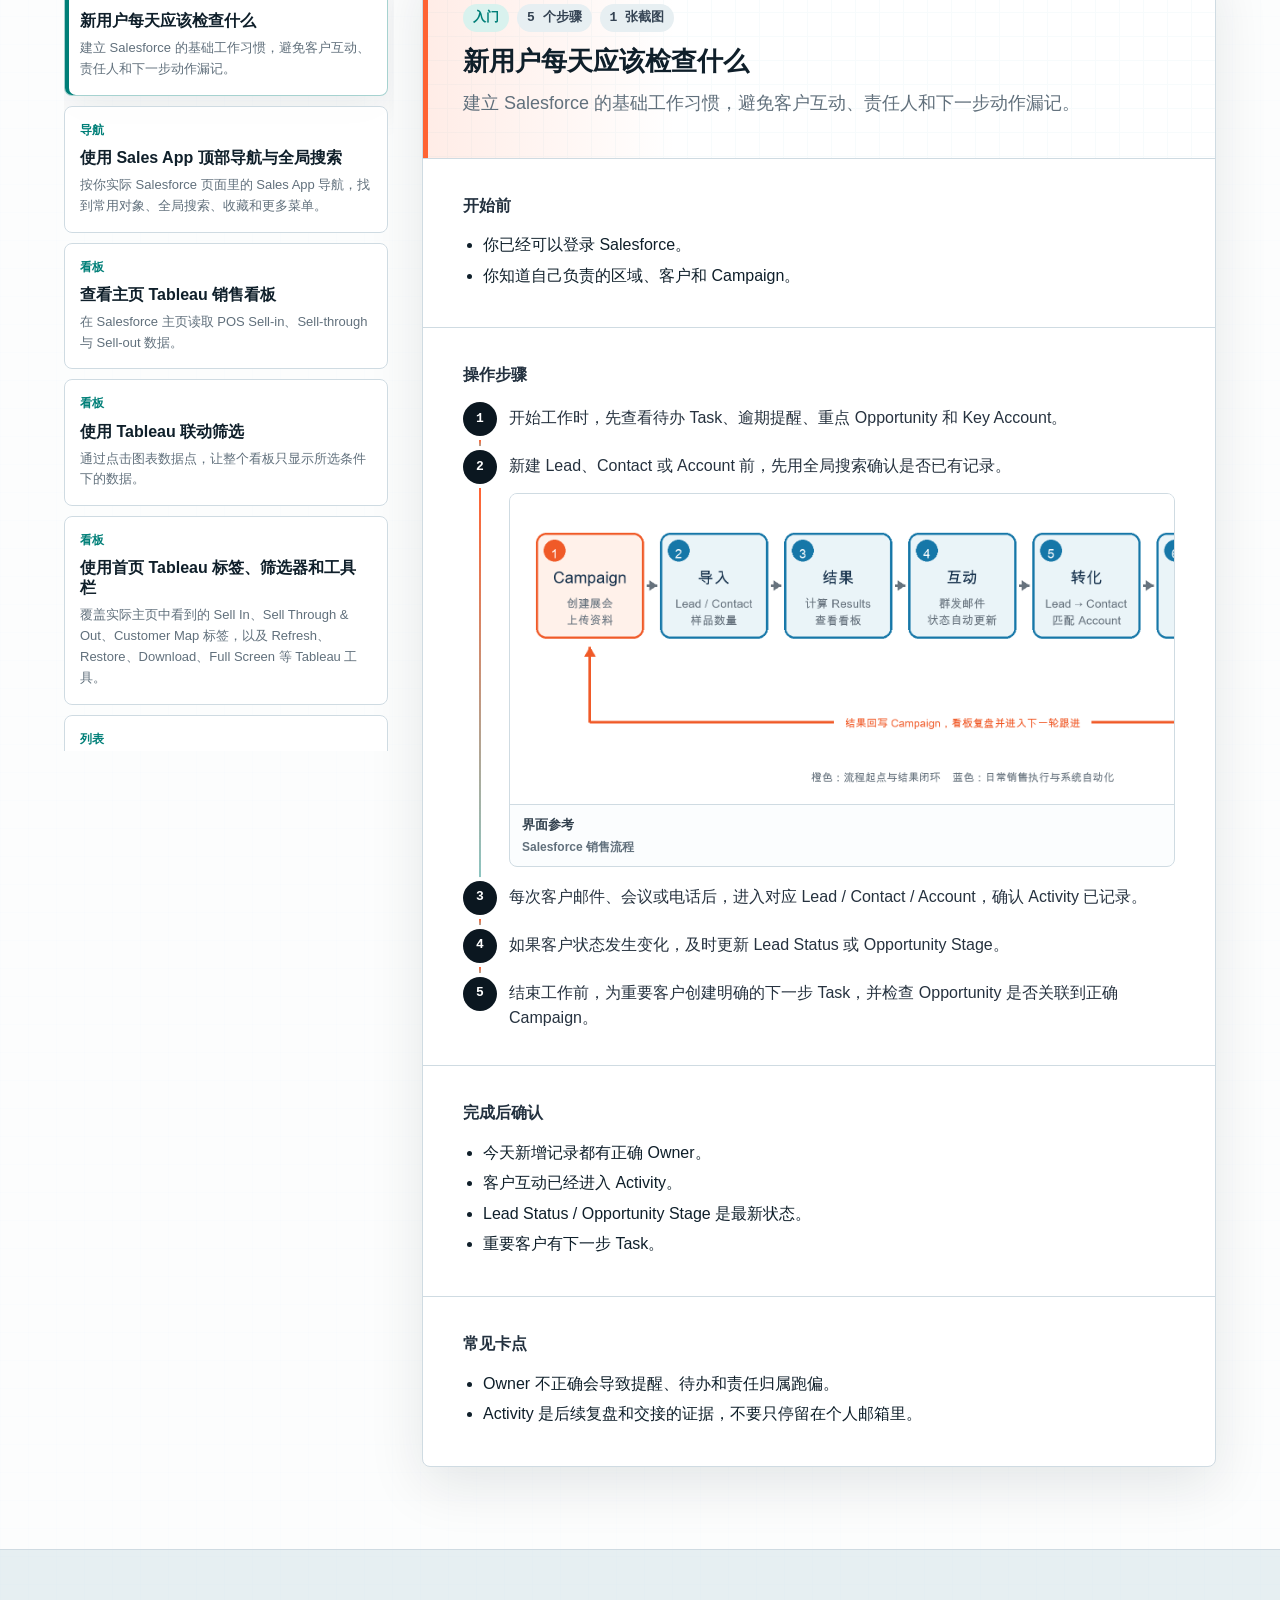
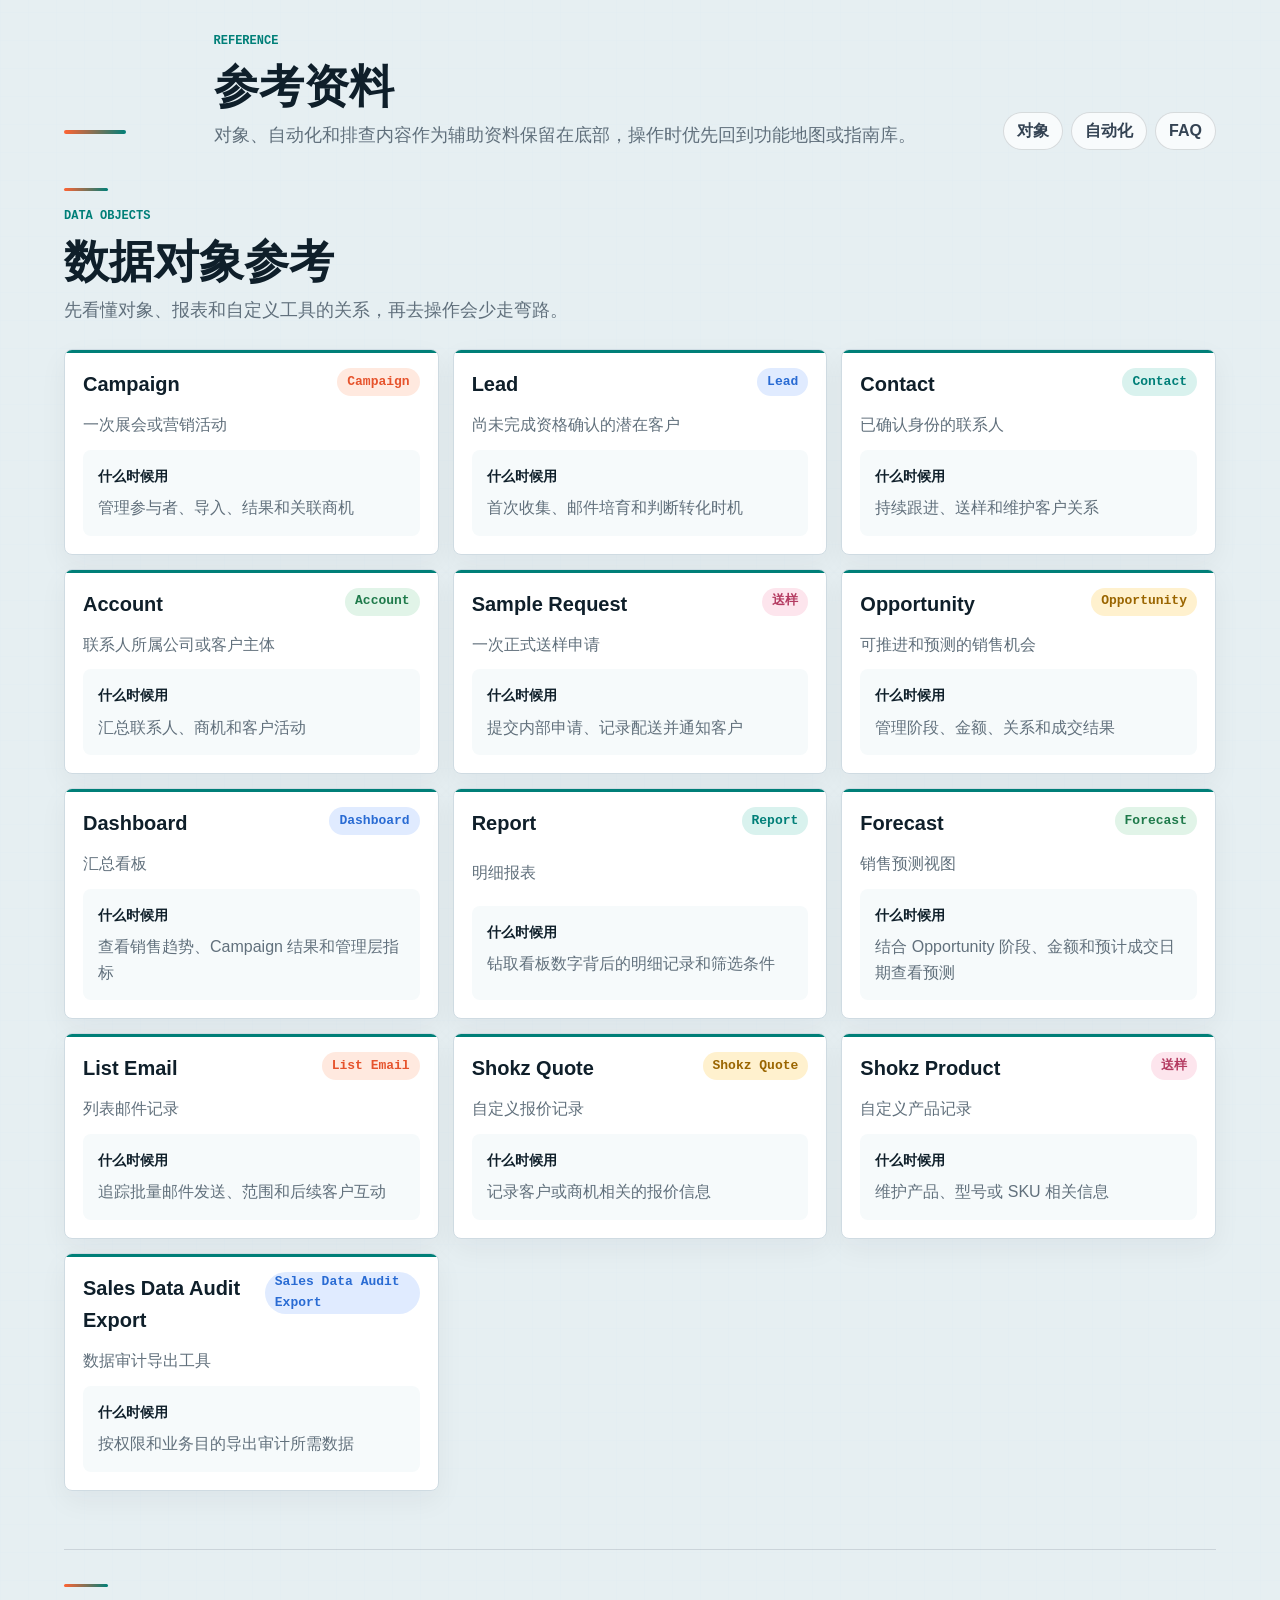
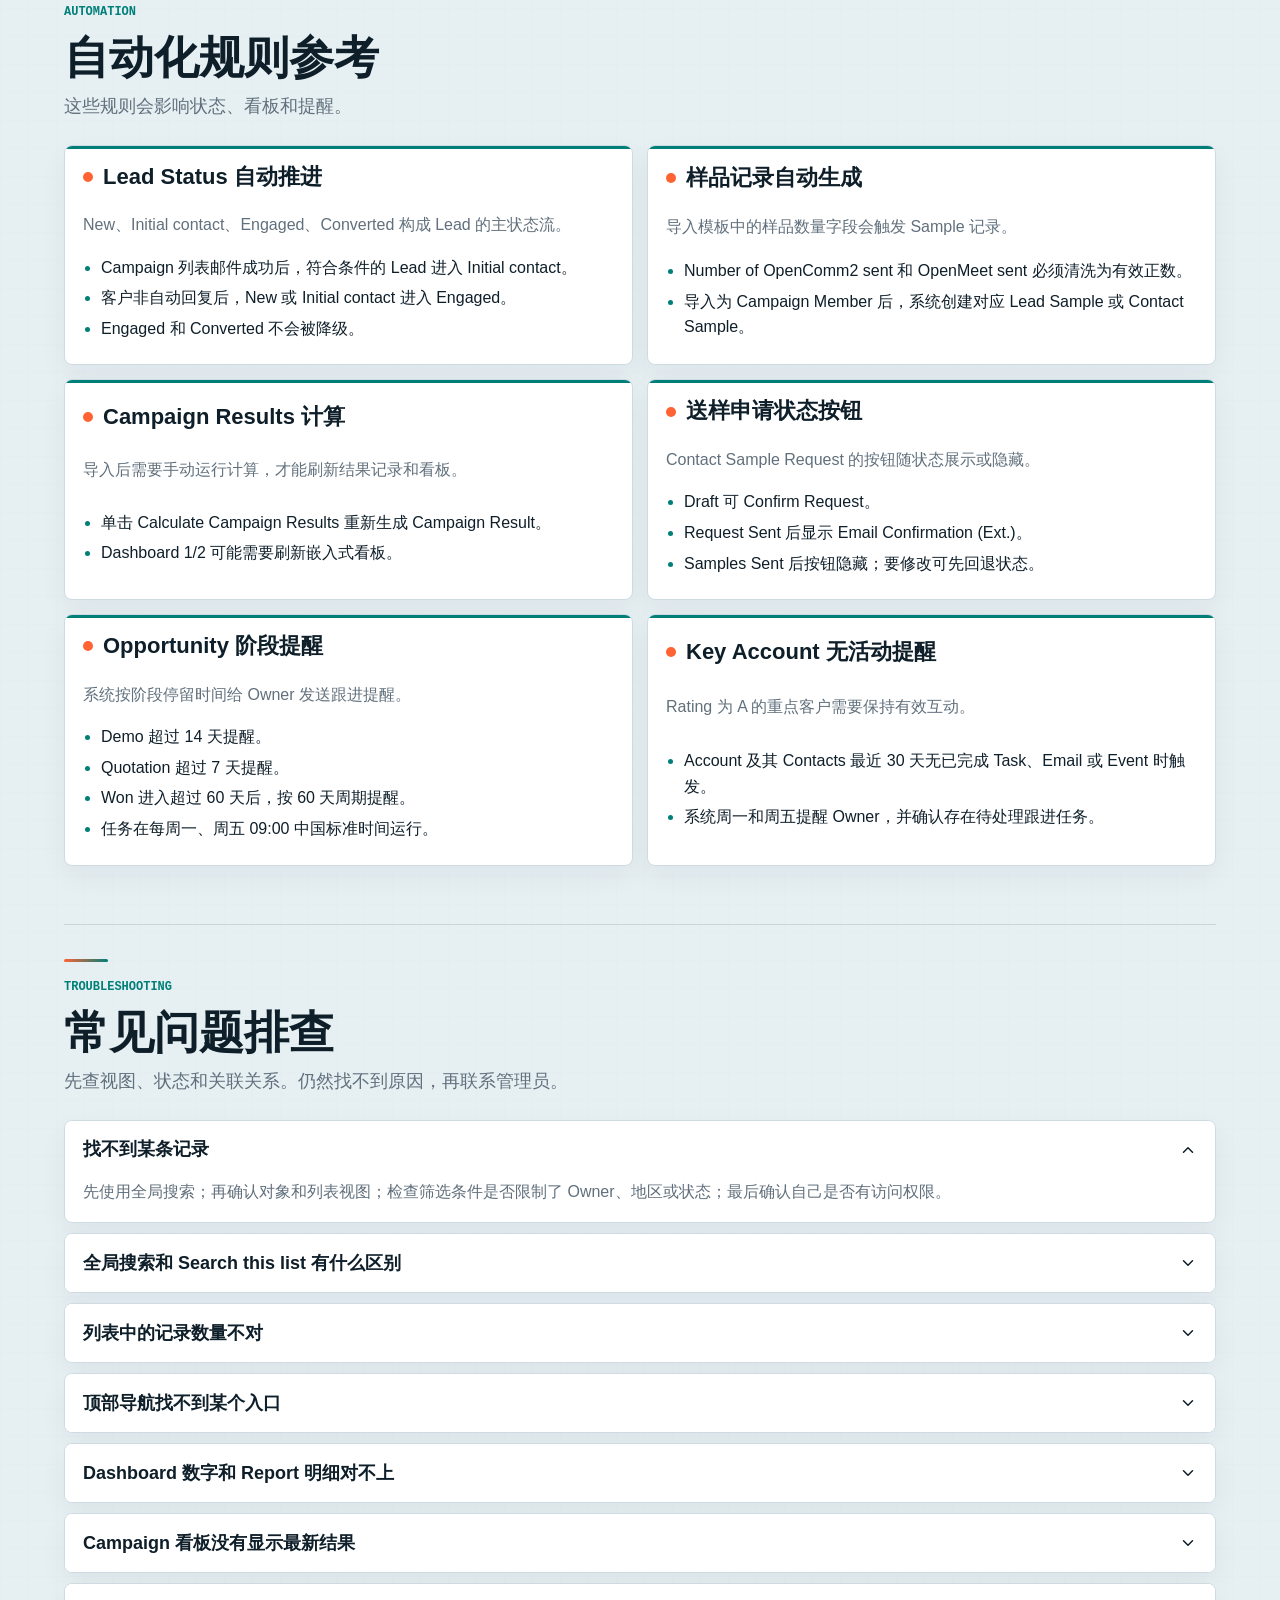
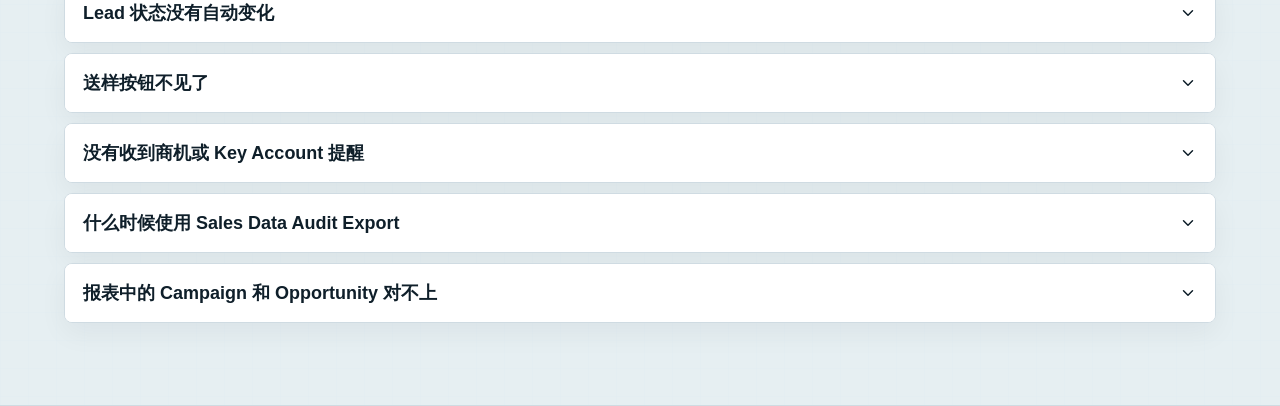
==== commit 31848401: "Refine CRM portal structure" ====
--- a/index.html
+++ b/index.html
@@ -4,9 +4,9 @@
     <meta charset="utf-8" />
     <meta name="viewport" content="width=device-width, initial-scale=1" />
     <title>CRM 使用指南 | Salesforce 销售操作手册</title>
-    <link rel="stylesheet" href="styles.css?v=20260630-featurecards" />
+    <link rel="stylesheet" href="styles.css?v=20260630-portalv2" />
     <script defer src="assets/lucide.min.js"></script>
-    <script defer src="app.js?v=20260630-featurecards"></script>
+    <script defer src="app.js?v=20260630-portalv2"></script>
   </head>
   <body>
     <header class="topbar">
@@ -19,12 +19,10 @@
       </a>
 
       <nav class="topnav" aria-label="主导航">
-        <a href="#workflow">流程</a>
+        <a href="#quickstart">快速开始</a>
         <a href="#features">功能地图</a>
-        <a href="#help">帮助中心</a>
-        <a href="#objects">对象</a>
-        <a href="#automation">自动化</a>
-        <a href="#faq">FAQ</a>
+        <a href="#help">操作指南</a>
+        <a href="#reference">参考资料</a>
       </nav>
 
     </header>
@@ -33,13 +31,13 @@
       <main>
         <section class="hero section" id="overview">
           <div class="hero-copy">
-            <p class="eyebrow">SHOKZ SALES ENABLEMENT</p>
+            <p class="eyebrow">SHOKZ CRM WORKSPACE</p>
             <h1>Salesforce CRM<br />销售工作台</h1>
             <p class="lead">
-              销售每天要查的入口、步骤和截图都放在这里：展会名单、客户邮件、送样申请、商机跟进和展会复盘。
+              从今天要处理的客户、展会、邮件、送样和商机进入对应指南，减少重复查找和口径误差。
             </p>
             <div class="hero-actions">
-              <a class="primary-action" href="#help">打开帮助中心</a>
+              <a class="primary-action" href="#quickstart">从常用操作开始</a>
               <a class="secondary-action" href="#features">浏览功能地图</a>
             </div>
           </div>
@@ -54,22 +52,60 @@
           </div>
         </section>
 
-        <section class="section" id="workflow">
-          <div class="section-heading">
-            <p class="eyebrow">End-to-end flow</p>
-            <h2>销售全流程</h2>
-            <p>每一步都留下记录，展会结束后可以回到 Campaign 看板查结果。</p>
+        <section class="section quickstart-section" id="quickstart">
+          <div class="section-heading split">
+            <div>
+              <p class="eyebrow">Start here</p>
+              <h2>按今天的工作场景进入</h2>
+              <p>把最常用的销售动作放在前面：先找场景，再打开对应步骤。</p>
+            </div>
           </div>
-          <div class="workflow-grid" id="workflowGrid"></div>
-          <div class="workflow-detail" id="workflowDetail" aria-live="polite"></div>
+          <div class="quick-action-grid" aria-label="常用操作入口">
+            <a class="quick-action-card" href="?article=daily-rhythm#help" data-jump-article="daily-rhythm">
+              <span>每天开始</span>
+              <strong>检查待办、客户互动和下一步动作</strong>
+              <p>适合新用户或每天开工时快速确认责任人、Activity 和 Task。</p>
+              <em>打开操作指南</em>
+            </a>
+            <a class="quick-action-card" href="?article=campaign-image-display#help" data-jump-article="campaign-image-display">
+              <span>展会资料</span>
+              <strong>上传并展示 Campaign 展会图片</strong>
+              <p>把展位图、现场图和资料入口放回 Campaign 页面，方便团队复盘。</p>
+              <em>打开操作指南</em>
+            </a>
+            <a class="quick-action-card" href="?article=import-leads-contacts#help" data-jump-article="import-leads-contacts">
+              <span>名单导入</span>
+              <strong>导入 Leads 和 Contacts 到 Campaign</strong>
+              <p>按模板清洗数据，检查字段映射和样品数量，减少导入后返工。</p>
+              <em>打开操作指南</em>
+            </a>
+            <a class="quick-action-card" href="?article=create-sample-request#help" data-jump-article="create-sample-request">
+              <span>送样申请</span>
+              <strong>创建 Contact Sample Request</strong>
+              <p>从客户记录进入正式送样申请，补齐 SKU、数量和收件信息。</p>
+              <em>打开操作指南</em>
+            </a>
+          </div>
+
+          <div class="workflow-block">
+            <div class="workflow-block-heading">
+              <div>
+                <p class="eyebrow">End-to-end flow</p>
+                <h3>销售全流程</h3>
+              </div>
+              <p>每一步都留下记录，展会结束后可以回到 Campaign 看板查结果。</p>
+            </div>
+            <div class="workflow-grid" id="workflowGrid"></div>
+            <div class="workflow-detail" id="workflowDetail" aria-live="polite"></div>
+          </div>
         </section>
 
         <section class="section" id="features">
           <div class="section-heading split">
             <div>
               <p class="eyebrow">Capability map</p>
-              <h2>CRM 功能地图</h2>
-              <p>先按工作场景找功能。需要动手操作时，再打开对应的步骤指南。</p>
+              <h2>按工作场景找功能</h2>
+              <p>每张功能卡都可以直接进入功能页，再从功能页跳到相关步骤指南。</p>
             </div>
             <div class="feature-count" id="featureCount">0 个功能</div>
           </div>
@@ -80,9 +116,9 @@
         <section class="section" id="help">
           <div class="section-heading split">
             <div>
-              <p class="eyebrow">Help Center</p>
-              <h2>按步骤完成每个 CRM 操作</h2>
-              <p>手册内容已经拆成一篇篇操作指南：入口在哪里、点哪一步、字段怎么填、做完怎么检查。</p>
+              <p class="eyebrow">Guide library</p>
+              <h2>操作指南库</h2>
+              <p>每篇指南都包含入口、步骤、截图、完成后检查和常见卡点。</p>
             </div>
             <div class="feature-count" id="helpCount">0 篇指南</div>
           </div>
@@ -93,31 +129,47 @@
           </div>
         </section>
 
-        <section class="section" id="objects">
-          <div class="section-heading">
-            <p class="eyebrow">Data objects</p>
-            <h2>对象与工具</h2>
-            <p>先看懂对象、报表和自定义工具的关系，再去操作会少走弯路。</p>
+        <section class="section reference-section" id="reference">
+          <div class="section-heading split">
+            <div>
+              <p class="eyebrow">Reference</p>
+              <h2>参考资料</h2>
+              <p>对象、自动化和排查内容作为辅助资料保留在底部，操作时优先回到功能地图或指南库。</p>
+            </div>
+            <nav class="reference-nav" aria-label="参考资料导航">
+              <a href="#objects">对象</a>
+              <a href="#automation">自动化</a>
+              <a href="#faq">FAQ</a>
+            </nav>
           </div>
-          <div class="object-grid" id="objectGrid"></div>
-        </section>
+          <div class="reference-stack">
+            <section class="reference-panel" id="objects">
+              <div class="section-heading">
+                <p class="eyebrow">Data objects</p>
+                <h2>数据对象参考</h2>
+                <p>先看懂对象、报表和自定义工具的关系，再去操作会少走弯路。</p>
+              </div>
+              <div class="object-grid" id="objectGrid"></div>
+            </section>
 
-        <section class="section" id="automation">
-          <div class="section-heading">
-            <p class="eyebrow">Automation</p>
-            <h2>系统自动化与提醒</h2>
-            <p>这些规则会影响状态、看板和提醒。</p>
+            <section class="reference-panel" id="automation">
+              <div class="section-heading">
+                <p class="eyebrow">Automation</p>
+                <h2>自动化规则参考</h2>
+                <p>这些规则会影响状态、看板和提醒。</p>
+              </div>
+              <div class="rules-grid" id="rulesGrid"></div>
+            </section>
+
+            <section class="reference-panel" id="faq">
+              <div class="section-heading">
+                <p class="eyebrow">Troubleshooting</p>
+                <h2>常见问题排查</h2>
+                <p>先查视图、状态和关联关系。仍然找不到原因，再联系管理员。</p>
+              </div>
+              <div class="faq-list" id="faqList"></div>
+            </section>
           </div>
-          <div class="rules-grid" id="rulesGrid"></div>
-        </section>
-
-        <section class="section" id="faq">
-          <div class="section-heading">
-            <p class="eyebrow">Troubleshooting</p>
-            <h2>常见问题排查</h2>
-            <p>先查视图、状态和关联关系。仍然找不到原因，再联系管理员。</p>
-          </div>
-          <div class="faq-list" id="faqList"></div>
         </section>
       </main>
     </div>
--- a/styles.css
+++ b/styles.css
@@ -393,6 +393,89 @@
   object-fit: contain;
 }
 
+.quickstart-section {
+  background:
+    linear-gradient(90deg, rgba(255, 99, 51, 0.07), transparent 34%),
+    rgba(255, 255, 255, 0.9);
+}
+
+.quick-action-grid {
+  display: grid;
+  grid-template-columns: repeat(4, minmax(0, 1fr));
+  gap: 14px;
+  margin-bottom: 36px;
+}
+
+.quick-action-card {
+  min-width: 0;
+  display: grid;
+  align-content: start;
+  gap: 10px;
+  min-height: 232px;
+  padding: 20px;
+  border: 1px solid var(--line);
+  border-radius: var(--radius);
+  background: var(--surface);
+  box-shadow: var(--shadow-soft);
+}
+
+.quick-action-card:hover {
+  border-color: var(--route);
+  transform: translateY(-3px);
+  box-shadow: 0 22px 60px rgba(14, 28, 38, 0.12);
+}
+
+.quick-action-card span {
+  color: var(--teal);
+  font-family: var(--data-font);
+  font-size: 12px;
+  font-weight: 900;
+}
+
+.quick-action-card strong {
+  color: var(--navy);
+  font-family: var(--display-font);
+  font-size: 20px;
+  line-height: 1.2;
+}
+
+.quick-action-card p {
+  color: var(--muted);
+  margin-bottom: 0;
+}
+
+.quick-action-card em {
+  align-self: end;
+  color: var(--route);
+  font-style: normal;
+  font-weight: 900;
+}
+
+.workflow-block {
+  padding-top: 34px;
+  border-top: 1px solid var(--line);
+}
+
+.workflow-block-heading {
+  display: grid;
+  grid-template-columns: minmax(0, 0.72fr) minmax(260px, 0.6fr);
+  gap: 24px;
+  align-items: end;
+  margin-bottom: 24px;
+}
+
+.workflow-block-heading h3 {
+  margin-bottom: 0;
+  font-family: var(--display-font);
+  font-size: clamp(24px, 2.8vw, 38px);
+  font-weight: 900;
+}
+
+.workflow-block-heading p:not(.eyebrow) {
+  color: var(--muted);
+  margin-bottom: 0;
+}
+
 .section-heading {
   margin-bottom: 38px;
 }
@@ -433,10 +516,7 @@
   box-shadow: var(--shadow-soft);
 }
 
-#workflow,
-#help,
-#automation,
-#faq {
+#help {
   background: rgba(255, 255, 255, 0.86);
 }
 
@@ -444,8 +524,56 @@
   background: rgba(239, 246, 247, 0.92);
 }
 
-#objects {
+.reference-section {
   background: rgba(229, 239, 242, 0.9);
+}
+
+.reference-nav {
+  display: flex;
+  flex-wrap: wrap;
+  gap: 8px;
+}
+
+.reference-nav a {
+  min-height: 38px;
+  display: inline-flex;
+  align-items: center;
+  padding: 0 13px;
+  border: 1px solid rgba(11, 23, 32, 0.14);
+  border-radius: 999px;
+  background: rgba(255, 255, 255, 0.72);
+  color: #344353;
+  font-weight: 800;
+}
+
+.reference-nav a:hover {
+  border-color: var(--route);
+  color: var(--route);
+}
+
+.reference-stack {
+  display: grid;
+  gap: 58px;
+}
+
+.reference-panel {
+  min-width: 0;
+  padding-top: 34px;
+  border-top: 1px solid rgba(11, 23, 32, 0.12);
+}
+
+.reference-panel:first-child {
+  padding-top: 0;
+  border-top: 0;
+}
+
+.reference-panel .section-heading {
+  margin-bottom: 24px;
+}
+
+.reference-panel .section-heading::before {
+  width: 44px;
+  height: 3px;
 }
 
 .workflow-grid {
@@ -1747,6 +1875,10 @@
     grid-template-columns: repeat(4, minmax(0, 1fr));
   }
 
+  .quick-action-grid {
+    grid-template-columns: repeat(2, minmax(0, 1fr));
+  }
+
   .workflow-card:nth-child(4) {
     border-right: 0;
   }
@@ -1810,6 +1942,7 @@
   }
 
   .workflow-grid,
+  .quick-action-grid,
   .object-grid,
   .rules-grid,
   .checklist-grid,
@@ -1820,6 +1953,11 @@
     grid-template-columns: 1fr;
   }
 
+  .workflow-block-heading {
+    grid-template-columns: 1fr;
+    align-items: start;
+  }
+
   .guide-columns > section:first-child {
     border-right: 0;
     border-bottom: 1px solid var(--line);
@@ -1875,6 +2013,10 @@
 
   .hero-screen figcaption {
     font-size: 13px;
+  }
+
+  .quick-action-card {
+    min-height: auto;
   }
 
   .capability-links {
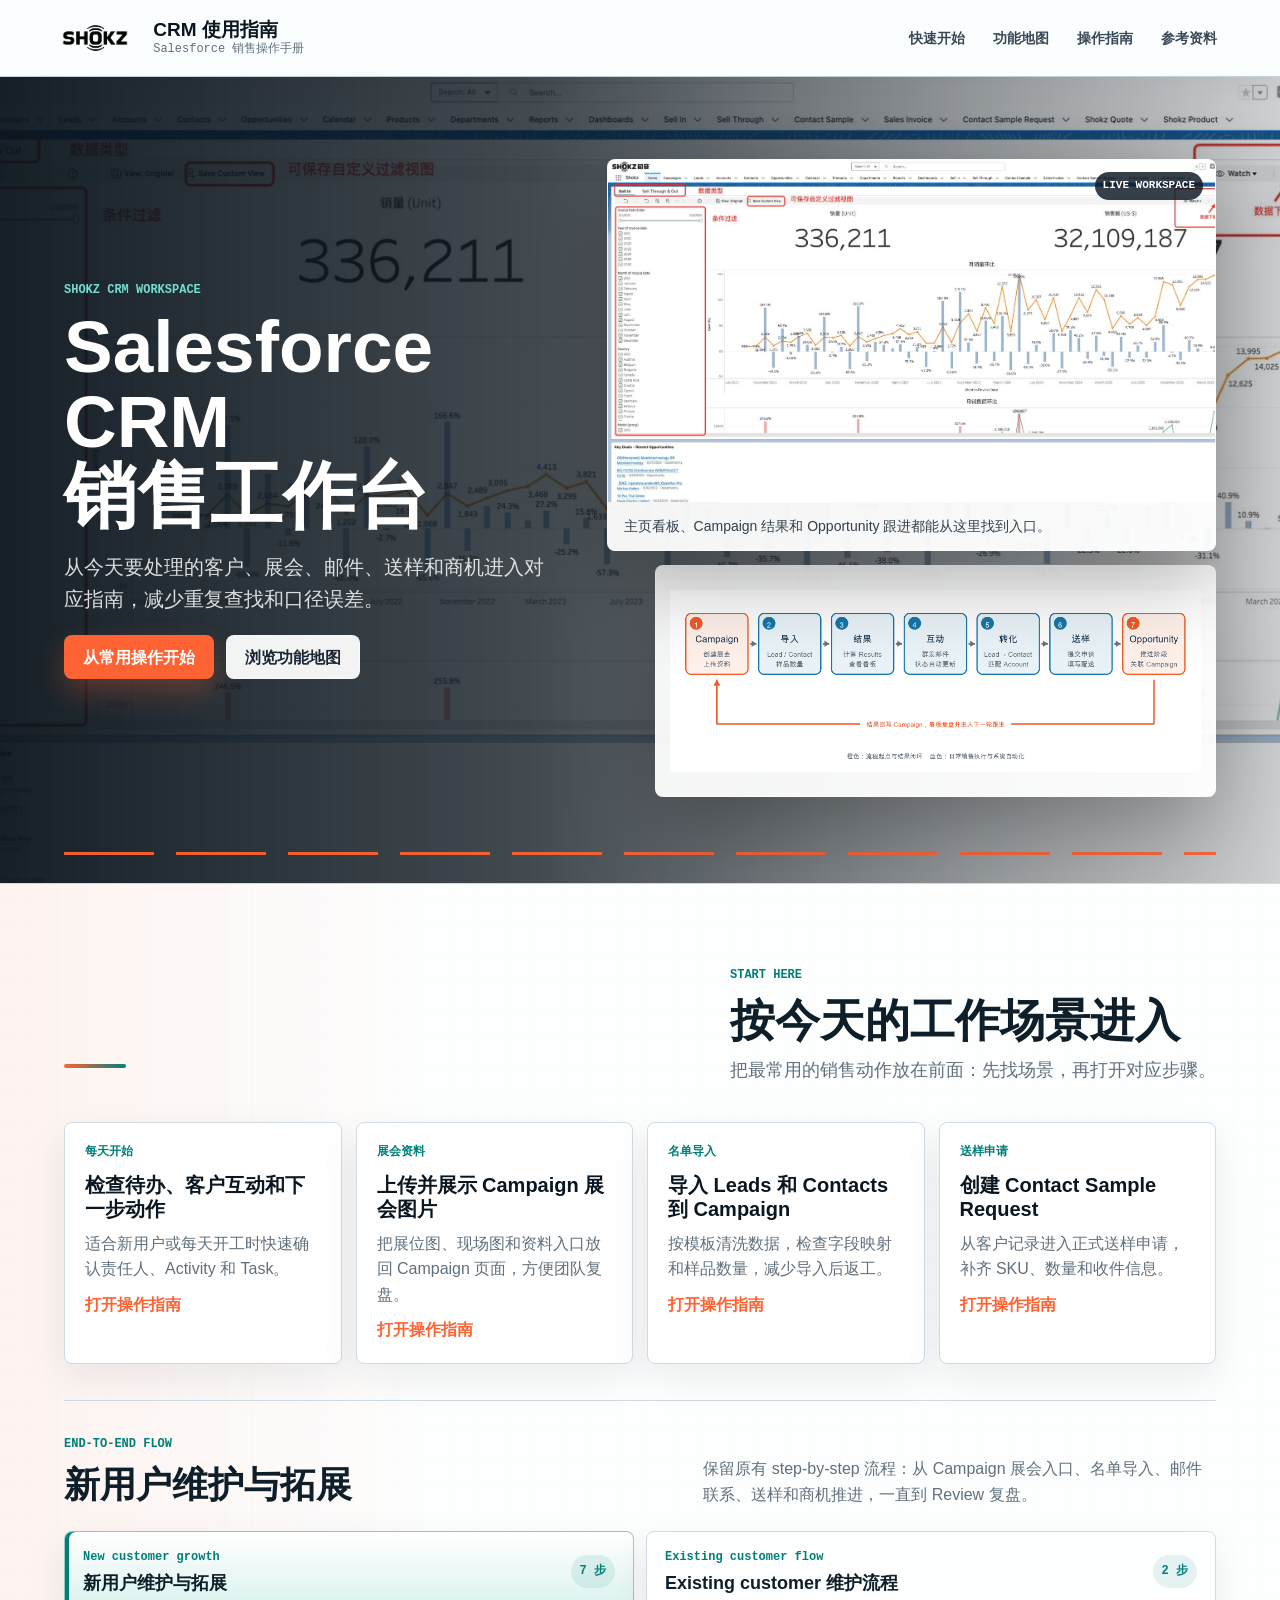
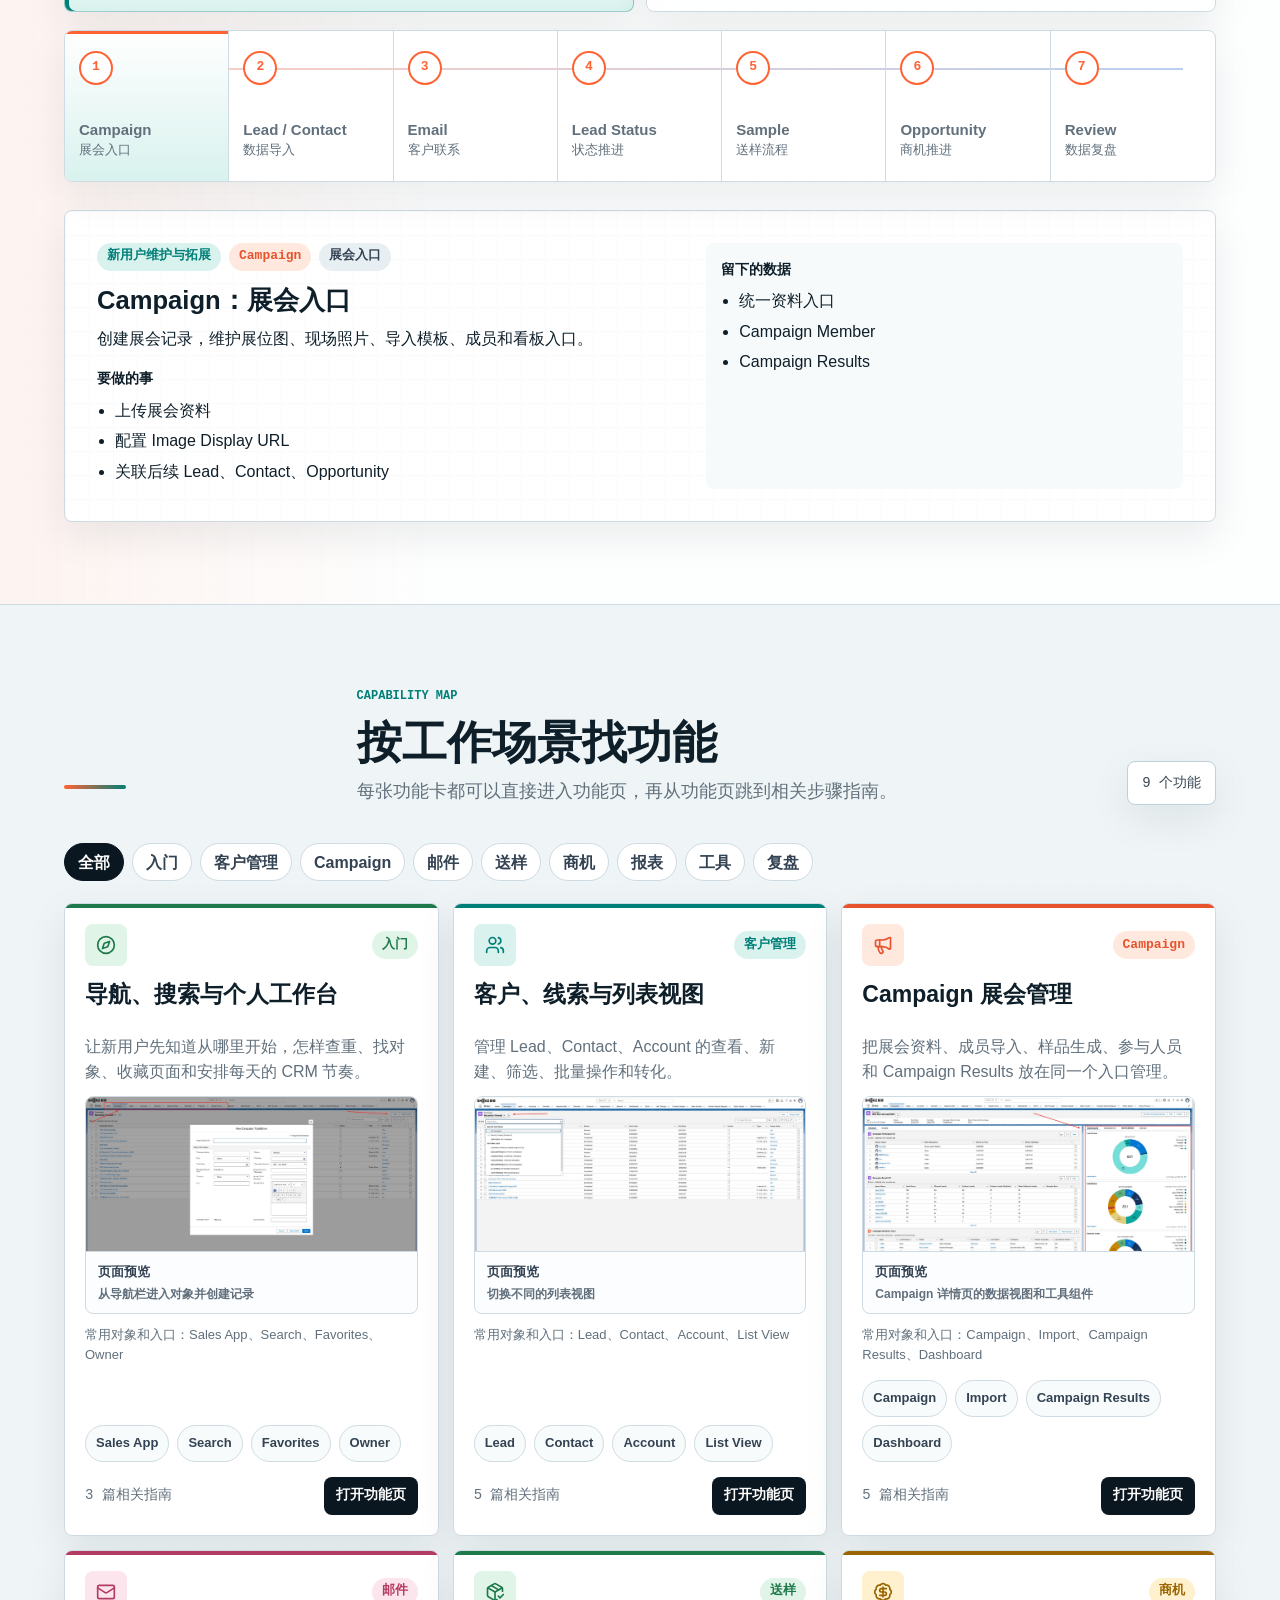
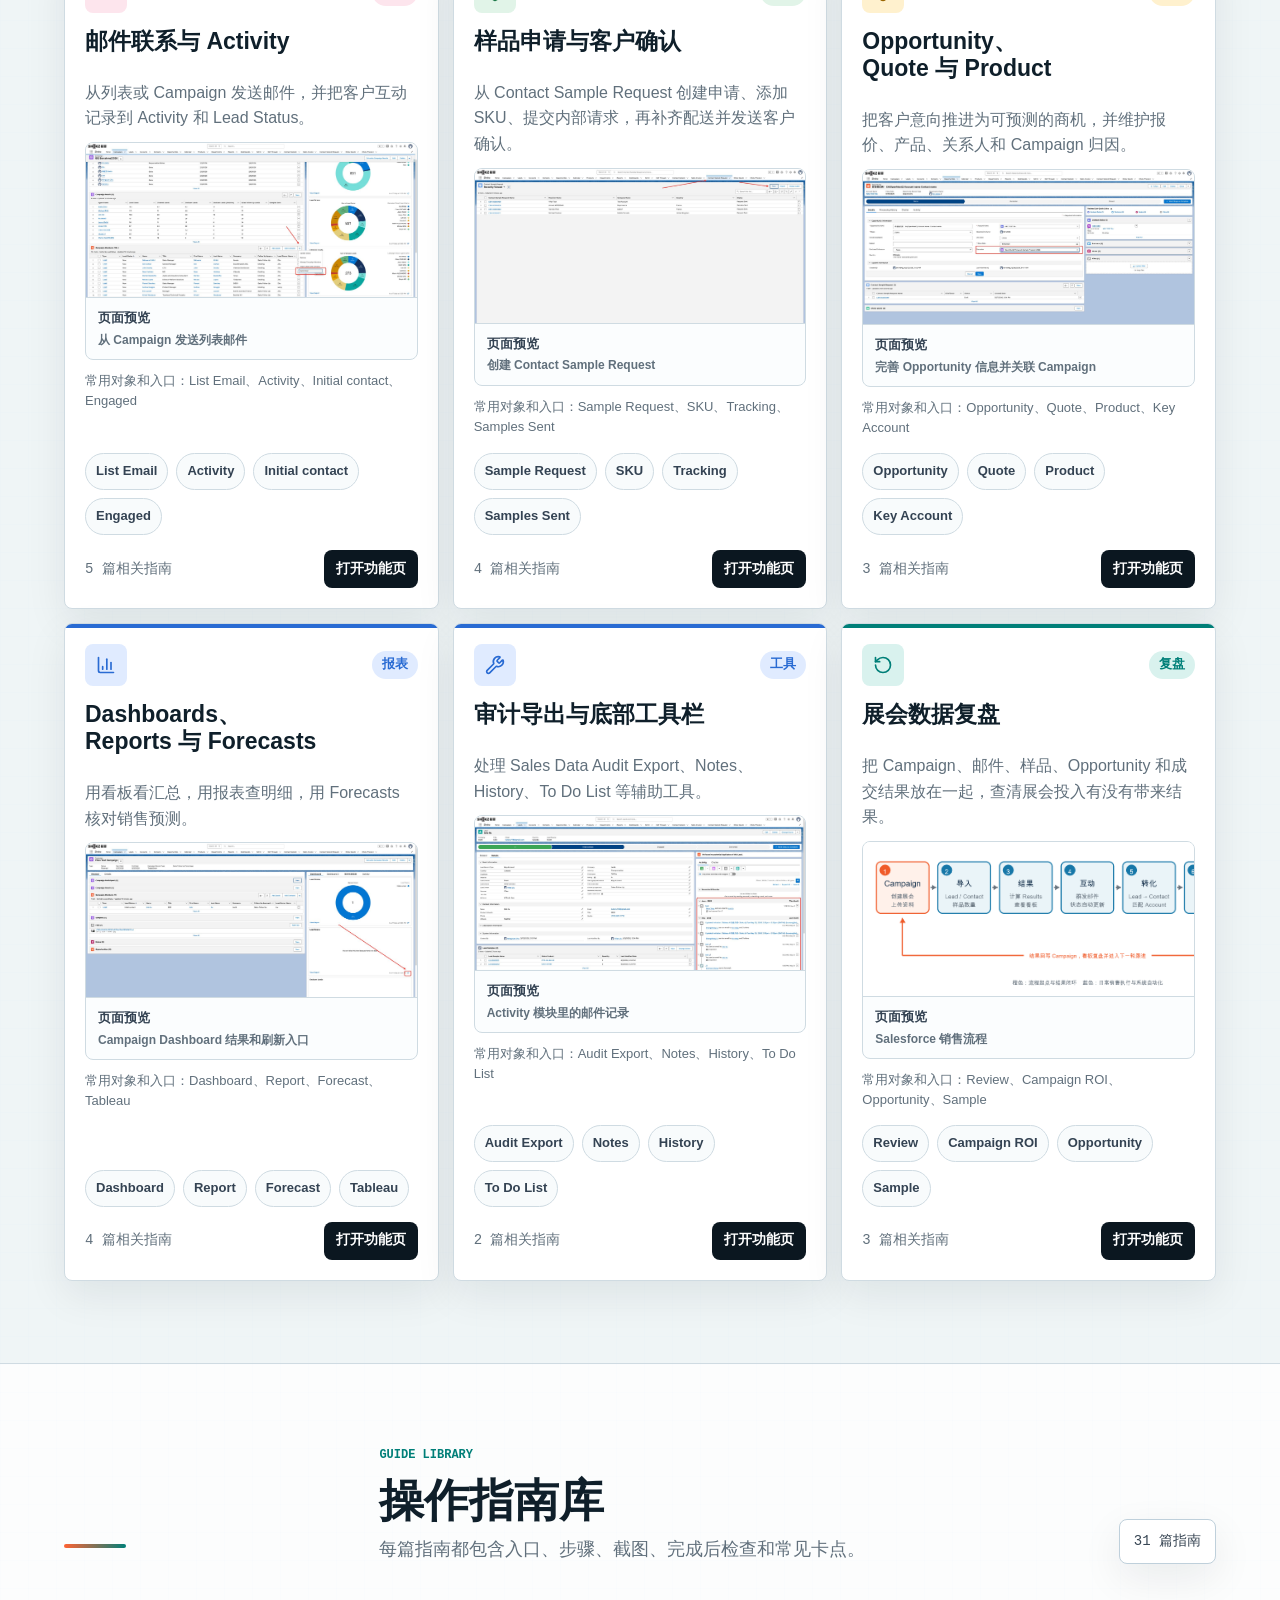
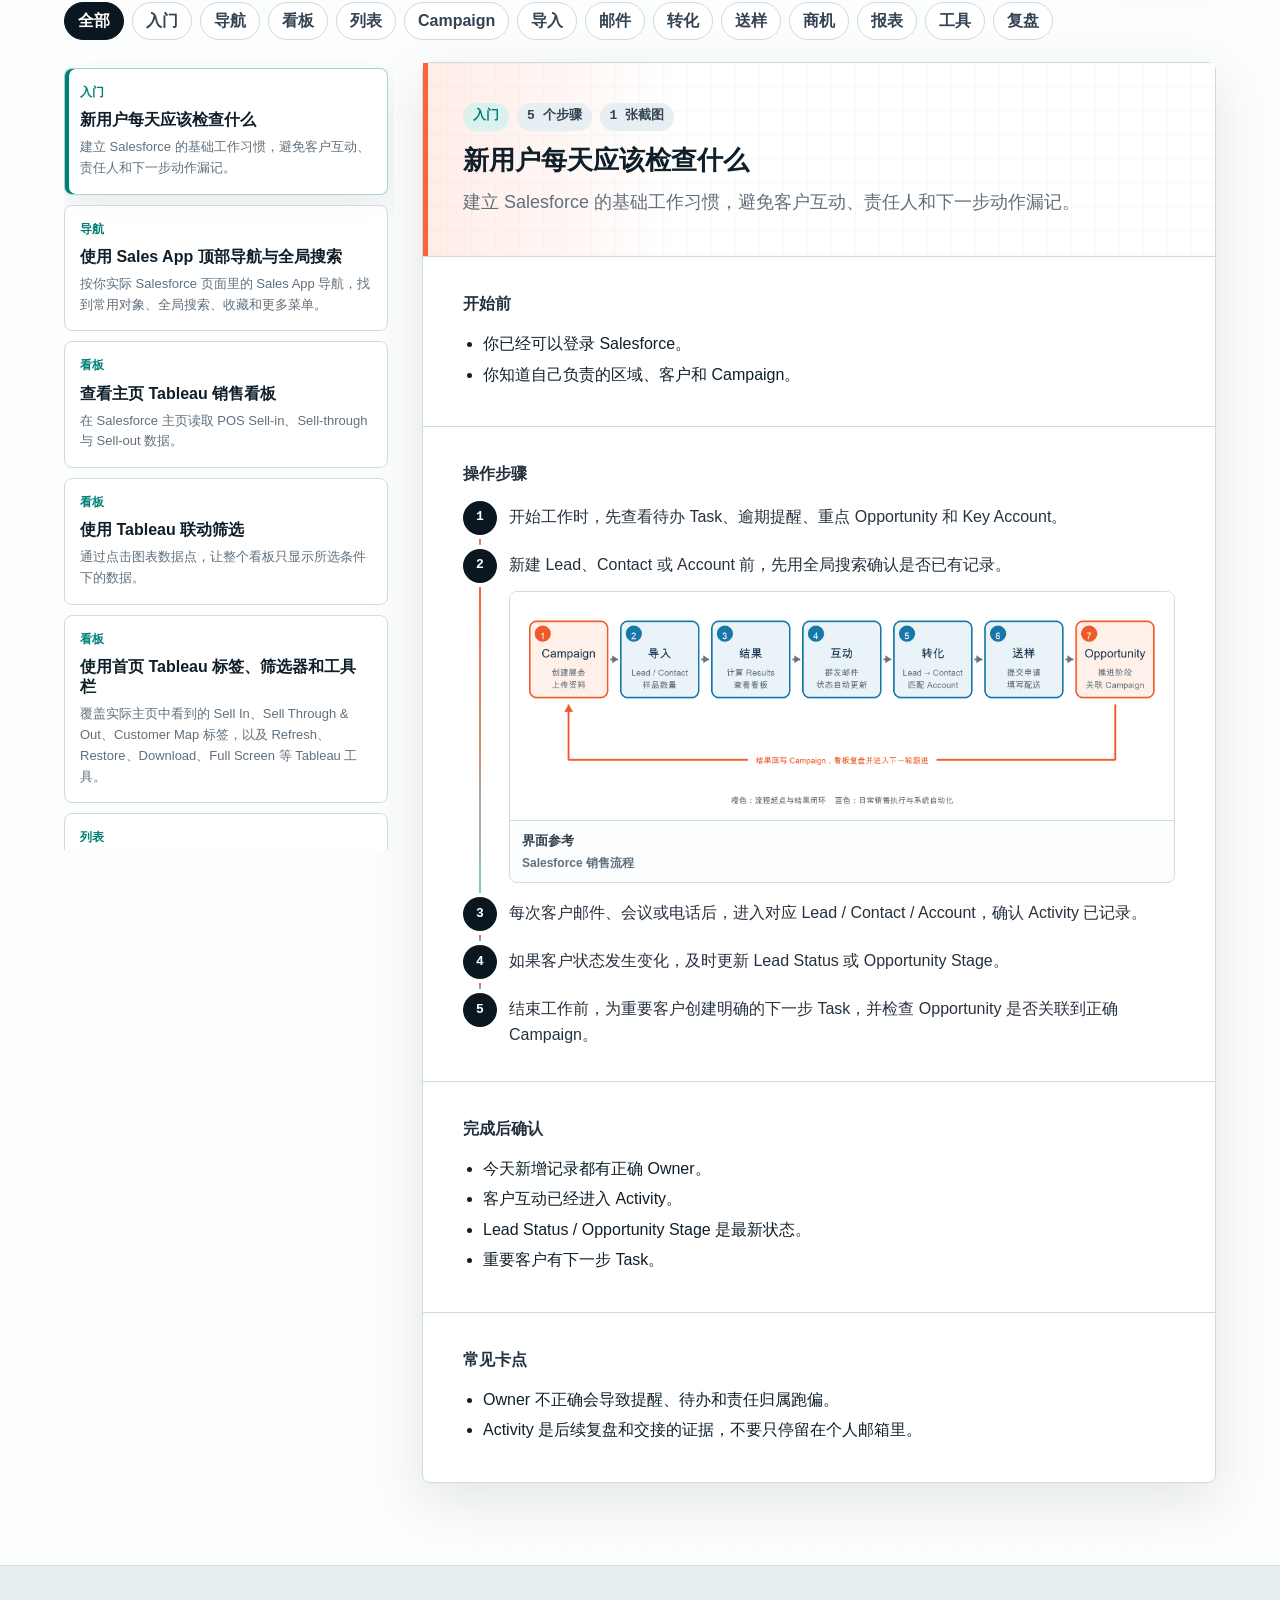
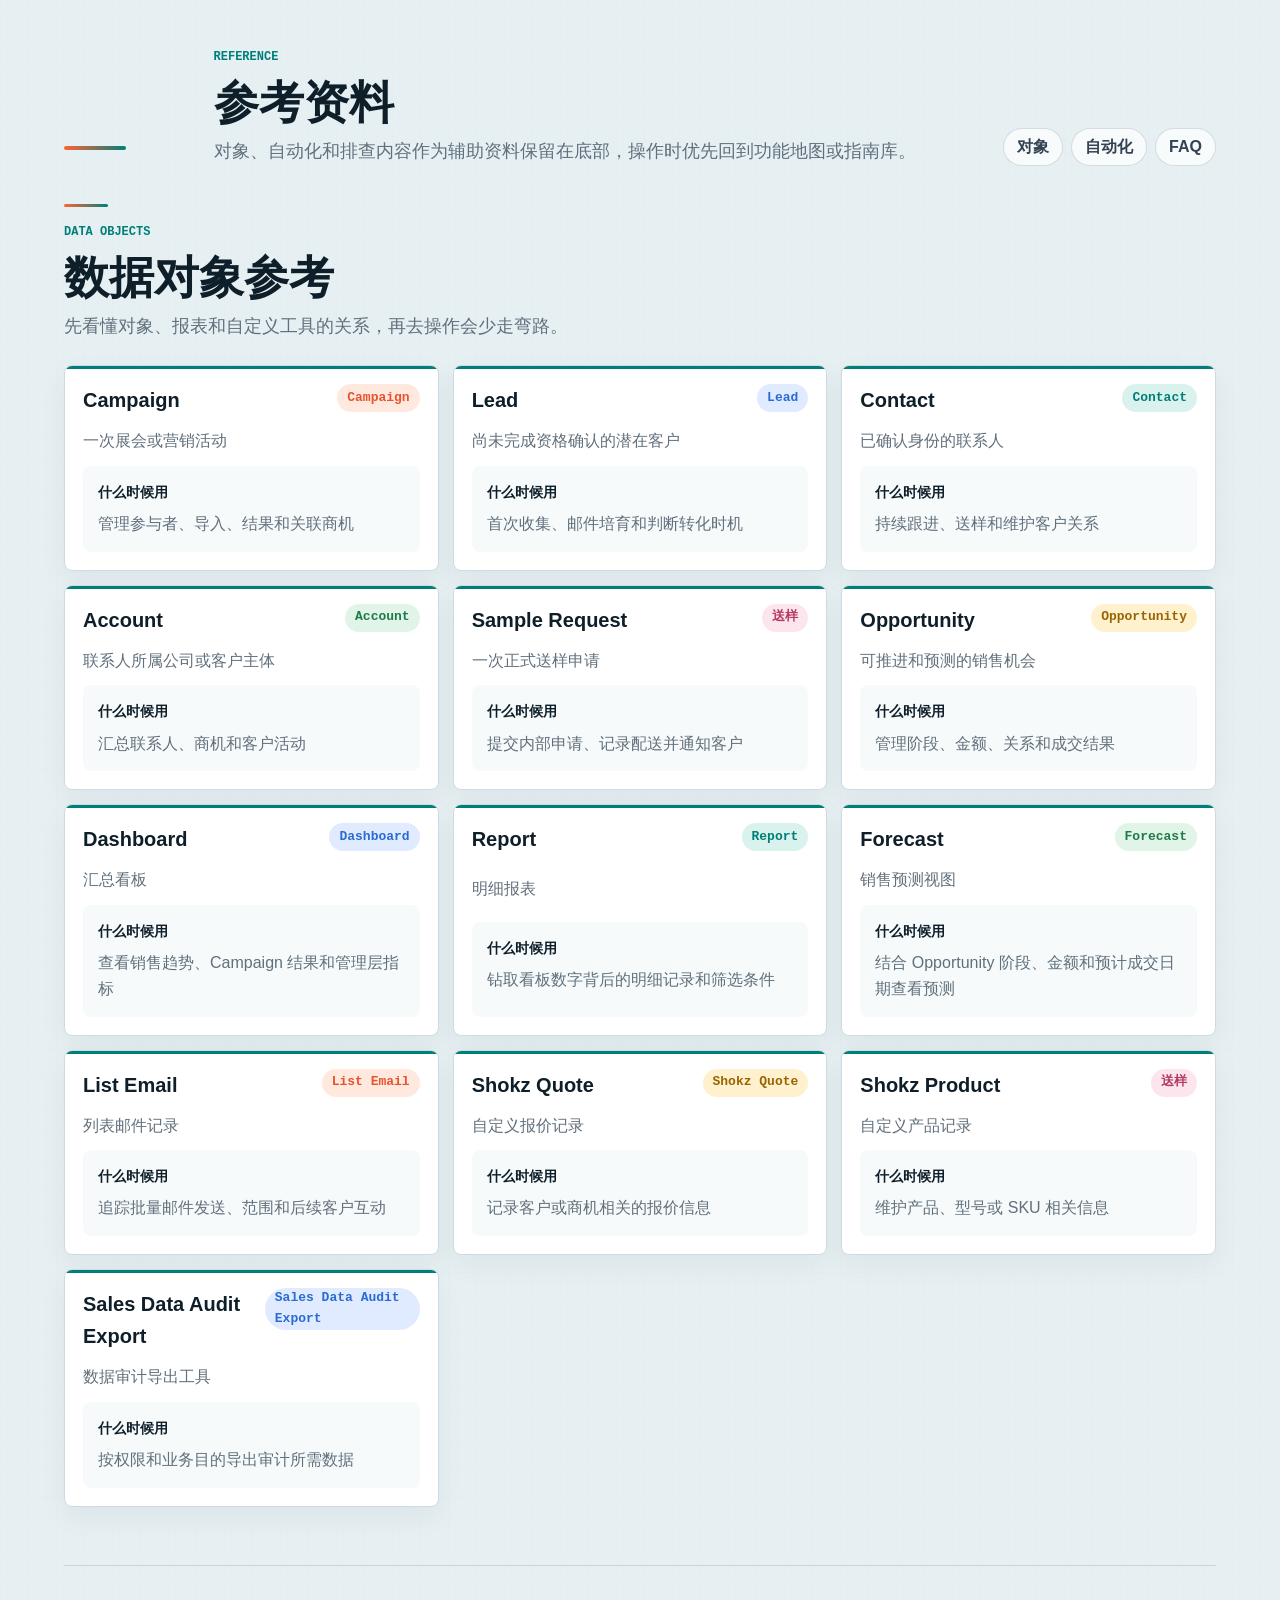
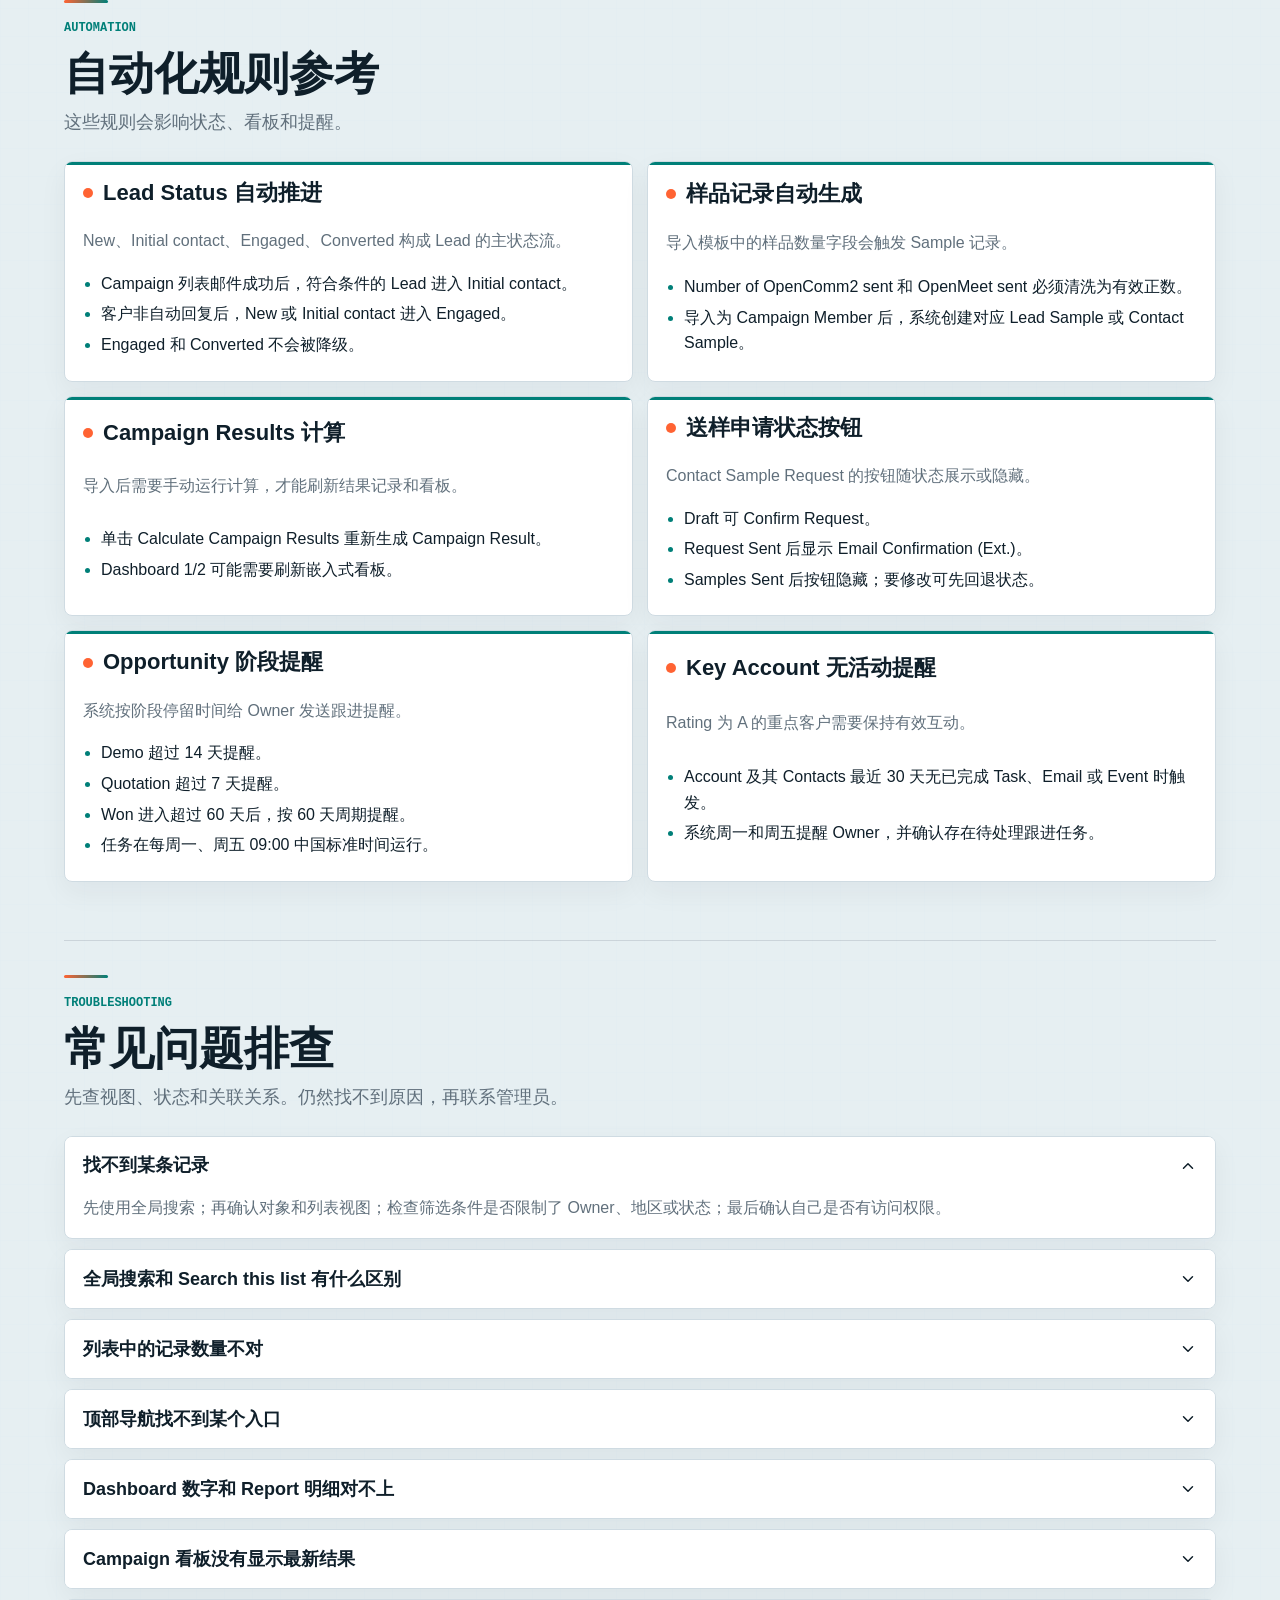
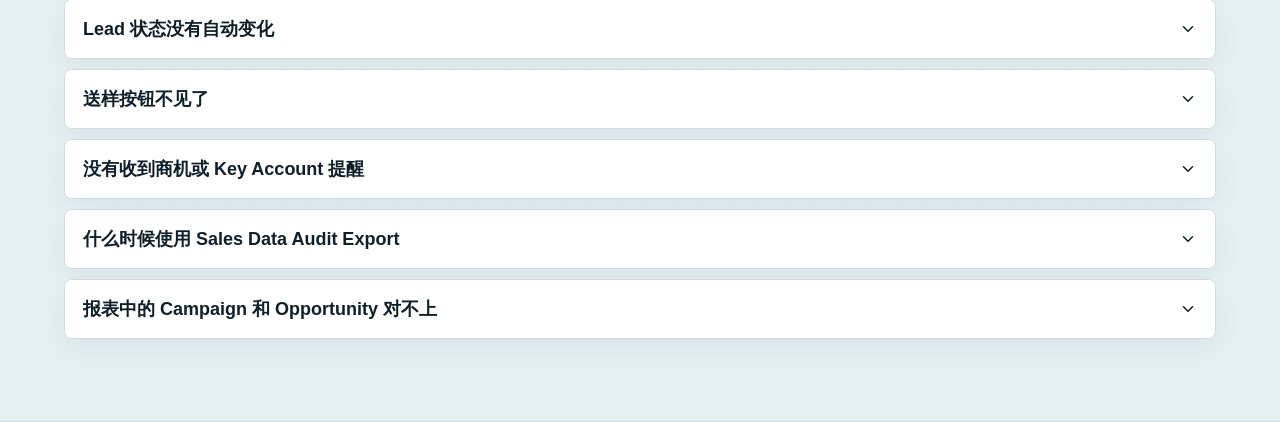
==== commit 971b4dc1: "Add existing customer workflow" ====
--- a/index.html
+++ b/index.html
@@ -4,9 +4,9 @@
     <meta charset="utf-8" />
     <meta name="viewport" content="width=device-width, initial-scale=1" />
     <title>CRM 使用指南 | Salesforce 销售操作手册</title>
-    <link rel="stylesheet" href="styles.css?v=20260630-portalv2" />
+    <link rel="stylesheet" href="styles.css?v=20260701-customer-flows" />
     <script defer src="assets/lucide.min.js"></script>
-    <script defer src="app.js?v=20260630-portalv2"></script>
+    <script defer src="app.js?v=20260701-customer-flows"></script>
   </head>
   <body>
     <header class="topbar">
@@ -91,10 +91,11 @@
             <div class="workflow-block-heading">
               <div>
                 <p class="eyebrow">End-to-end flow</p>
-                <h3>销售全流程</h3>
+                <h3 id="workflowTitle">新用户维护与拓展</h3>
               </div>
-              <p>每一步都留下记录，展会结束后可以回到 Campaign 看板查结果。</p>
+              <p id="workflowDescription">每一步都留下记录，展会结束后可以回到 Campaign 看板查结果。</p>
             </div>
+            <div class="workflow-track-selector" id="workflowTrackSelector" aria-label="客户流程选择"></div>
             <div class="workflow-grid" id="workflowGrid"></div>
             <div class="workflow-detail" id="workflowDetail" aria-live="polite"></div>
           </div>
--- a/styles.css
+++ b/styles.css
@@ -476,6 +476,63 @@
   margin-bottom: 0;
 }
 
+.workflow-track-selector {
+  display: grid;
+  grid-template-columns: repeat(2, minmax(0, 1fr));
+  gap: 12px;
+  margin-bottom: 18px;
+}
+
+.workflow-track-card {
+  min-width: 0;
+  display: grid;
+  grid-template-columns: minmax(0, 1fr) auto;
+  gap: 5px 12px;
+  align-items: center;
+  padding: 16px 18px;
+  border: 1px solid var(--line);
+  border-radius: var(--radius);
+  background: rgba(255, 255, 255, 0.82);
+  color: var(--ink);
+  text-align: left;
+  box-shadow: var(--shadow-soft);
+}
+
+.workflow-track-card:hover {
+  border-color: var(--route);
+  transform: translateY(-2px);
+}
+
+.workflow-track-card.is-active {
+  border-color: rgba(0, 127, 120, 0.38);
+  background: linear-gradient(180deg, #ffffff 0%, var(--teal-2) 100%);
+  box-shadow: inset 4px 0 0 var(--teal), var(--shadow-soft);
+}
+
+.workflow-track-card span,
+.workflow-track-card em {
+  color: var(--teal);
+  font-family: var(--data-font);
+  font-size: 12px;
+  font-style: normal;
+  font-weight: 900;
+}
+
+.workflow-track-card strong {
+  min-width: 0;
+  grid-column: 1 / 2;
+  font-size: 18px;
+  line-height: 1.25;
+}
+
+.workflow-track-card em {
+  grid-column: 2 / 3;
+  grid-row: 1 / 3;
+  padding: 7px 9px;
+  border-radius: 999px;
+  background: rgba(0, 127, 120, 0.1);
+}
+
 .section-heading {
   margin-bottom: 38px;
 }
@@ -587,6 +644,10 @@
   overflow: hidden;
   background: var(--surface);
   box-shadow: var(--shadow-soft);
+}
+
+.workflow-grid.is-short-flow {
+  grid-template-columns: repeat(2, minmax(0, 1fr));
 }
 
 .workflow-grid::before {
@@ -1333,10 +1394,17 @@
 }
 
 .capability-detail-visual img {
+  display: block;
   width: 100%;
   aspect-ratio: 16 / 10;
   object-fit: cover;
   object-position: top left;
+}
+
+body[data-capability="review"] .capability-detail-visual img {
+  aspect-ratio: 35 / 12;
+  object-fit: contain;
+  object-position: center;
 }
 
 .capability-detail-visual figcaption {
@@ -1572,10 +1640,13 @@
 }
 
 .guide-shot img {
+  display: block;
   width: 100%;
-  aspect-ratio: 16 / 7.5;
-  object-fit: cover;
-  object-position: top left;
+  height: auto;
+  aspect-ratio: auto;
+  object-fit: contain;
+  object-position: center;
+  background: #ffffff;
   border-bottom: 1px solid var(--line);
 }
 
@@ -1943,6 +2014,7 @@
 
   .workflow-grid,
   .quick-action-grid,
+  .workflow-track-selector,
   .object-grid,
   .rules-grid,
   .checklist-grid,
@@ -1958,6 +2030,10 @@
     align-items: start;
   }
 
+  .workflow-grid.is-short-flow {
+    grid-template-columns: 1fr;
+  }
+
   .guide-columns > section:first-child {
     border-right: 0;
     border-bottom: 1px solid var(--line);
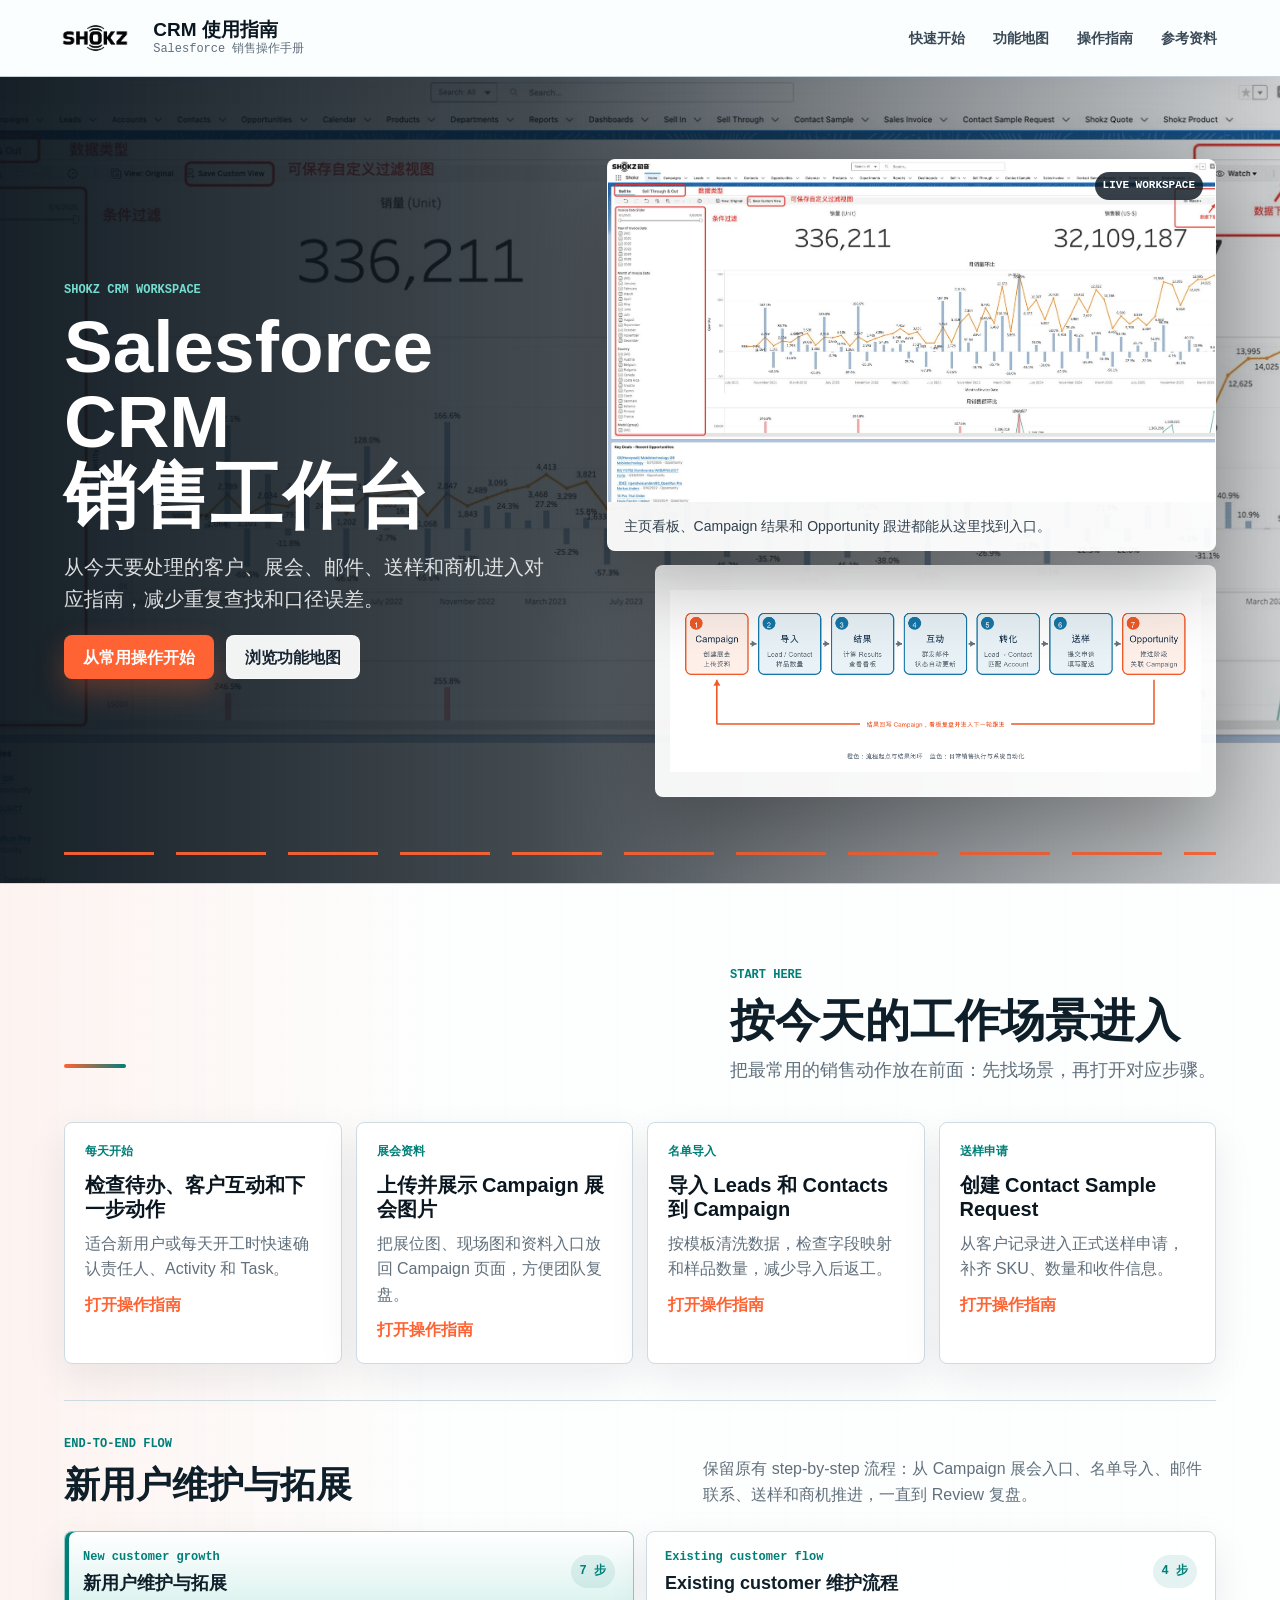
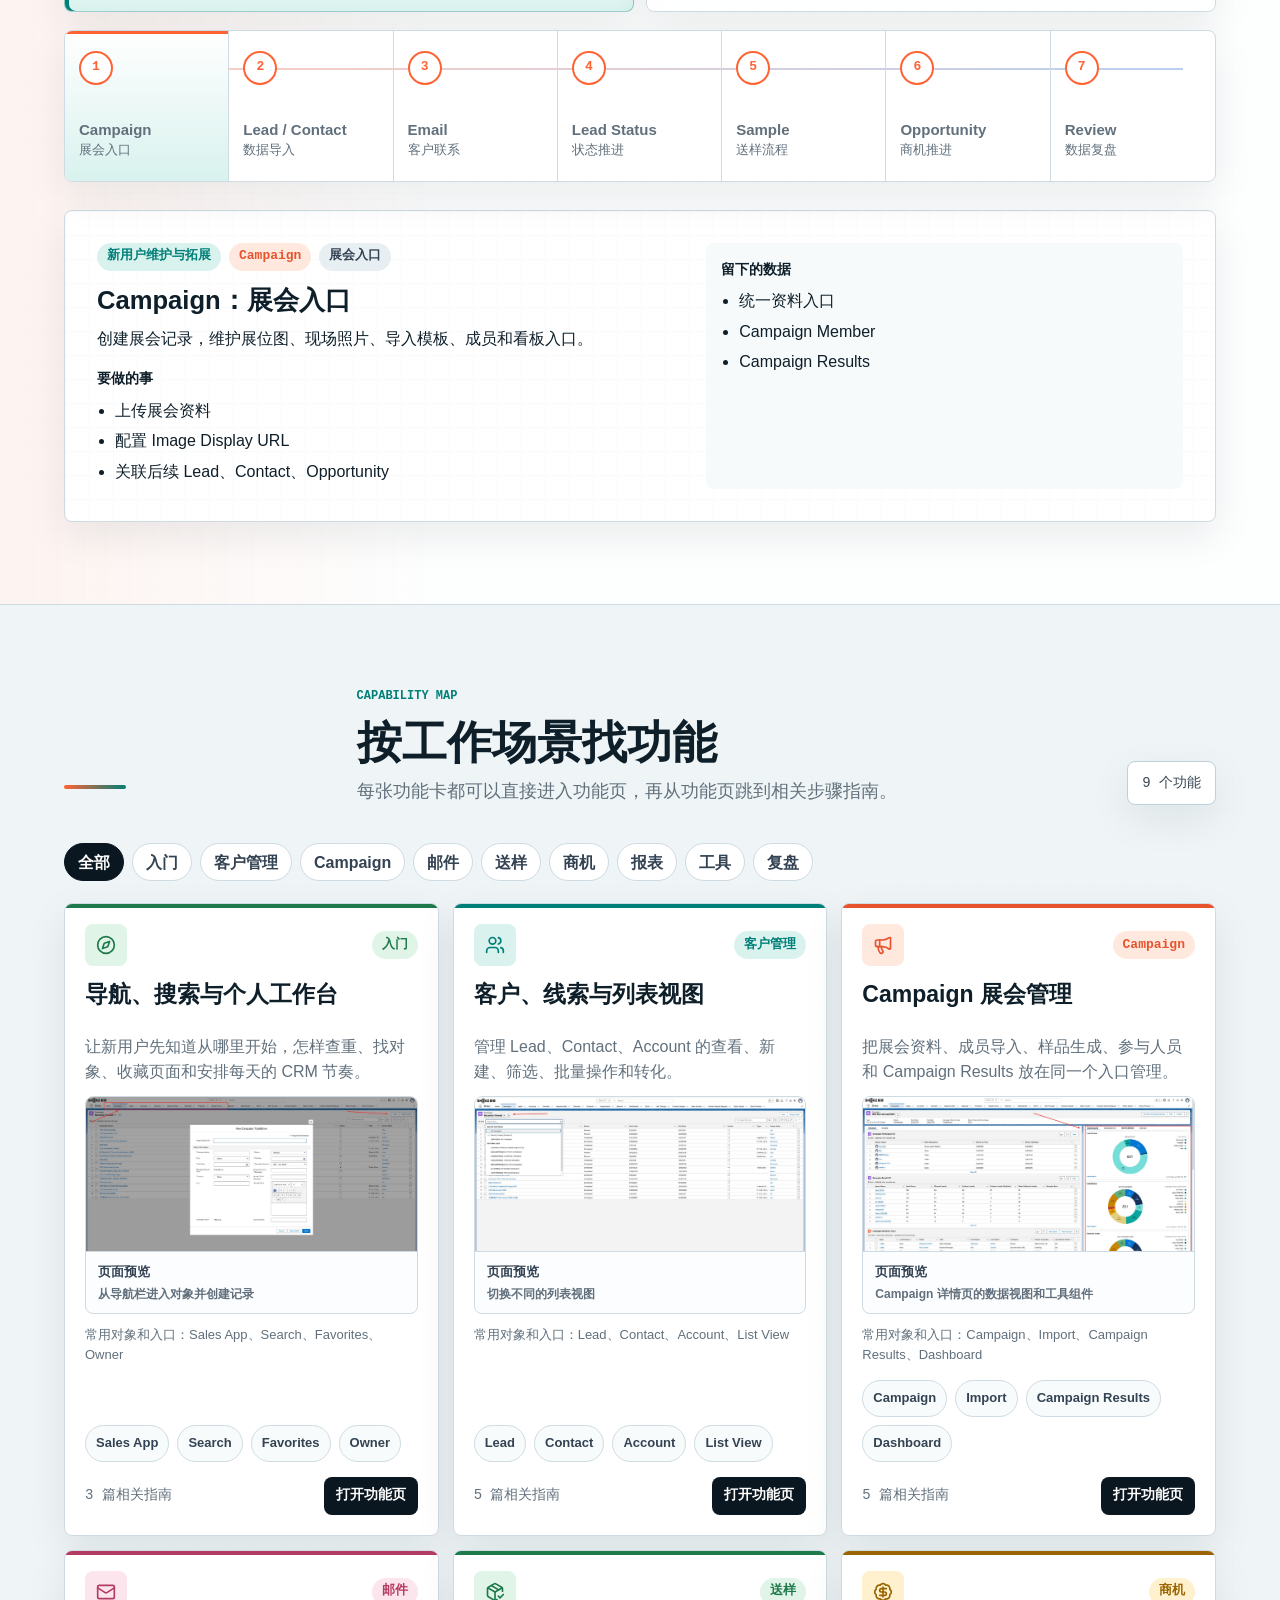
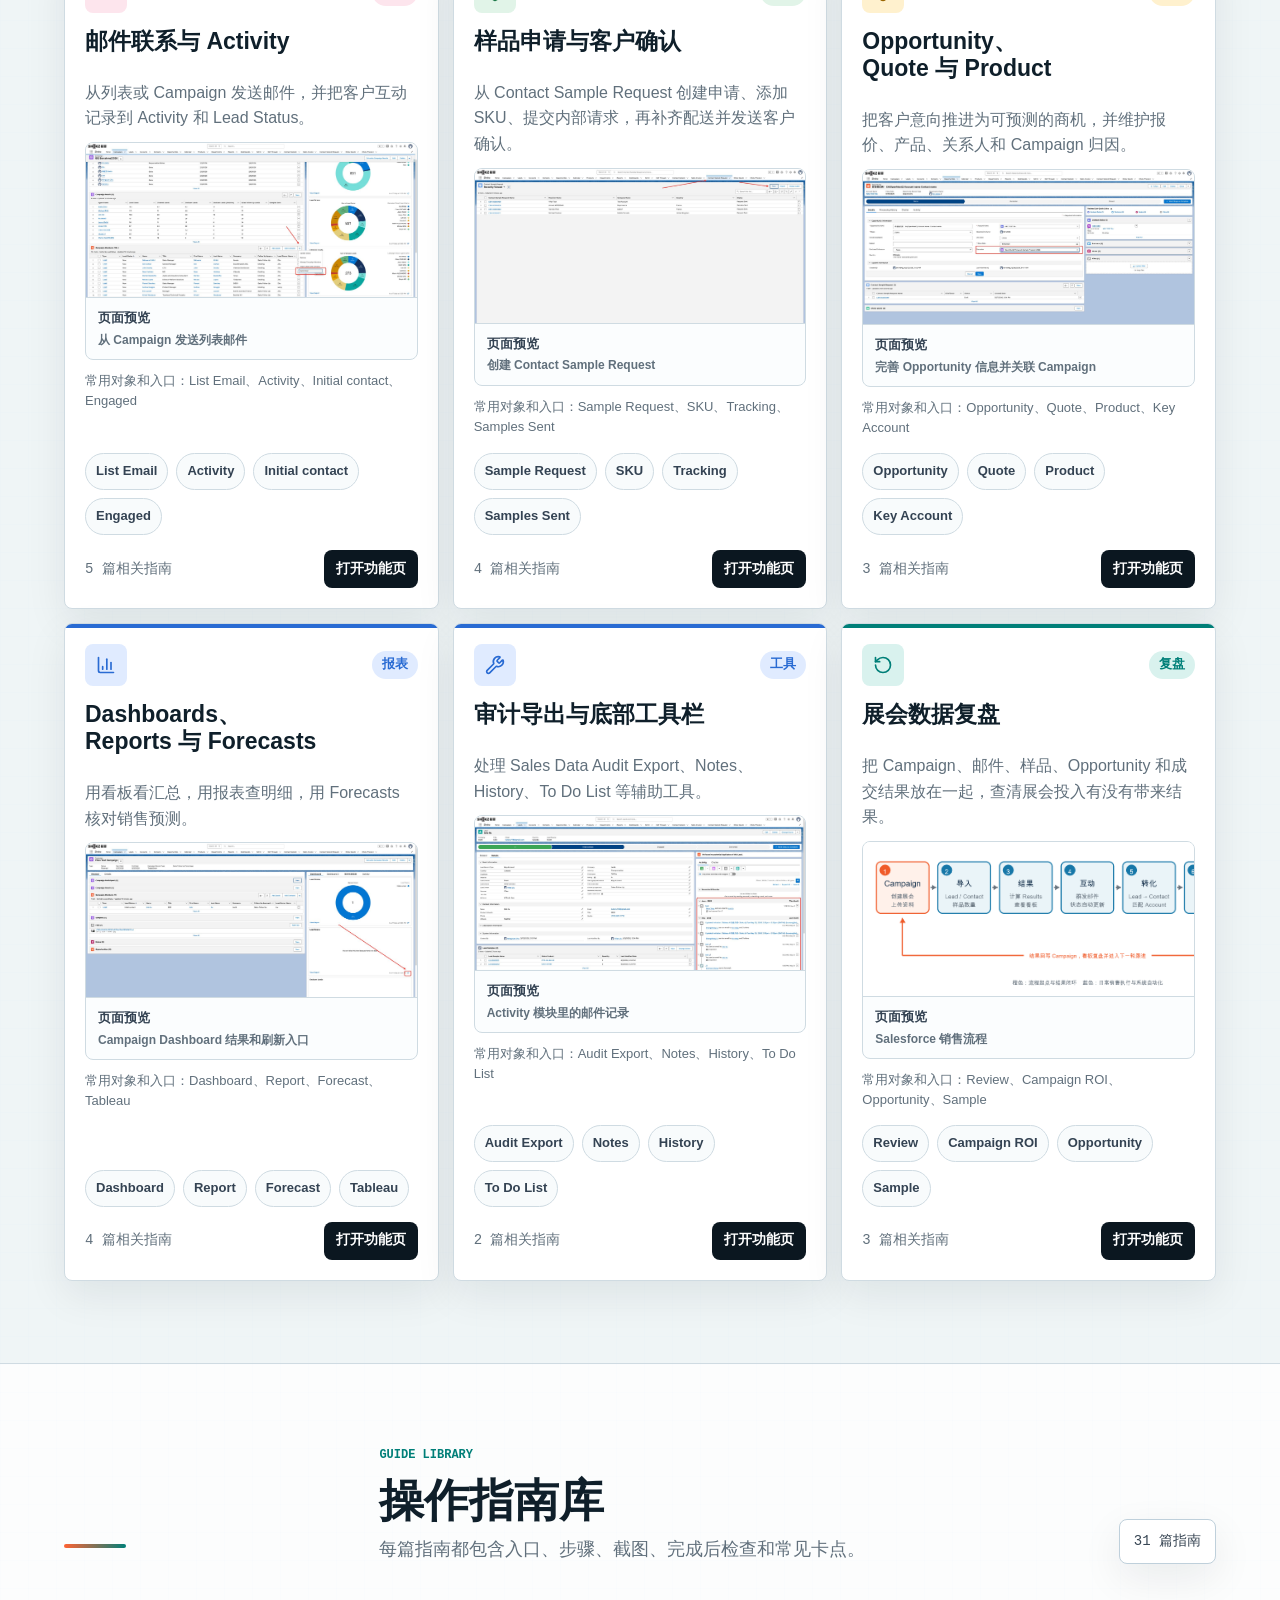
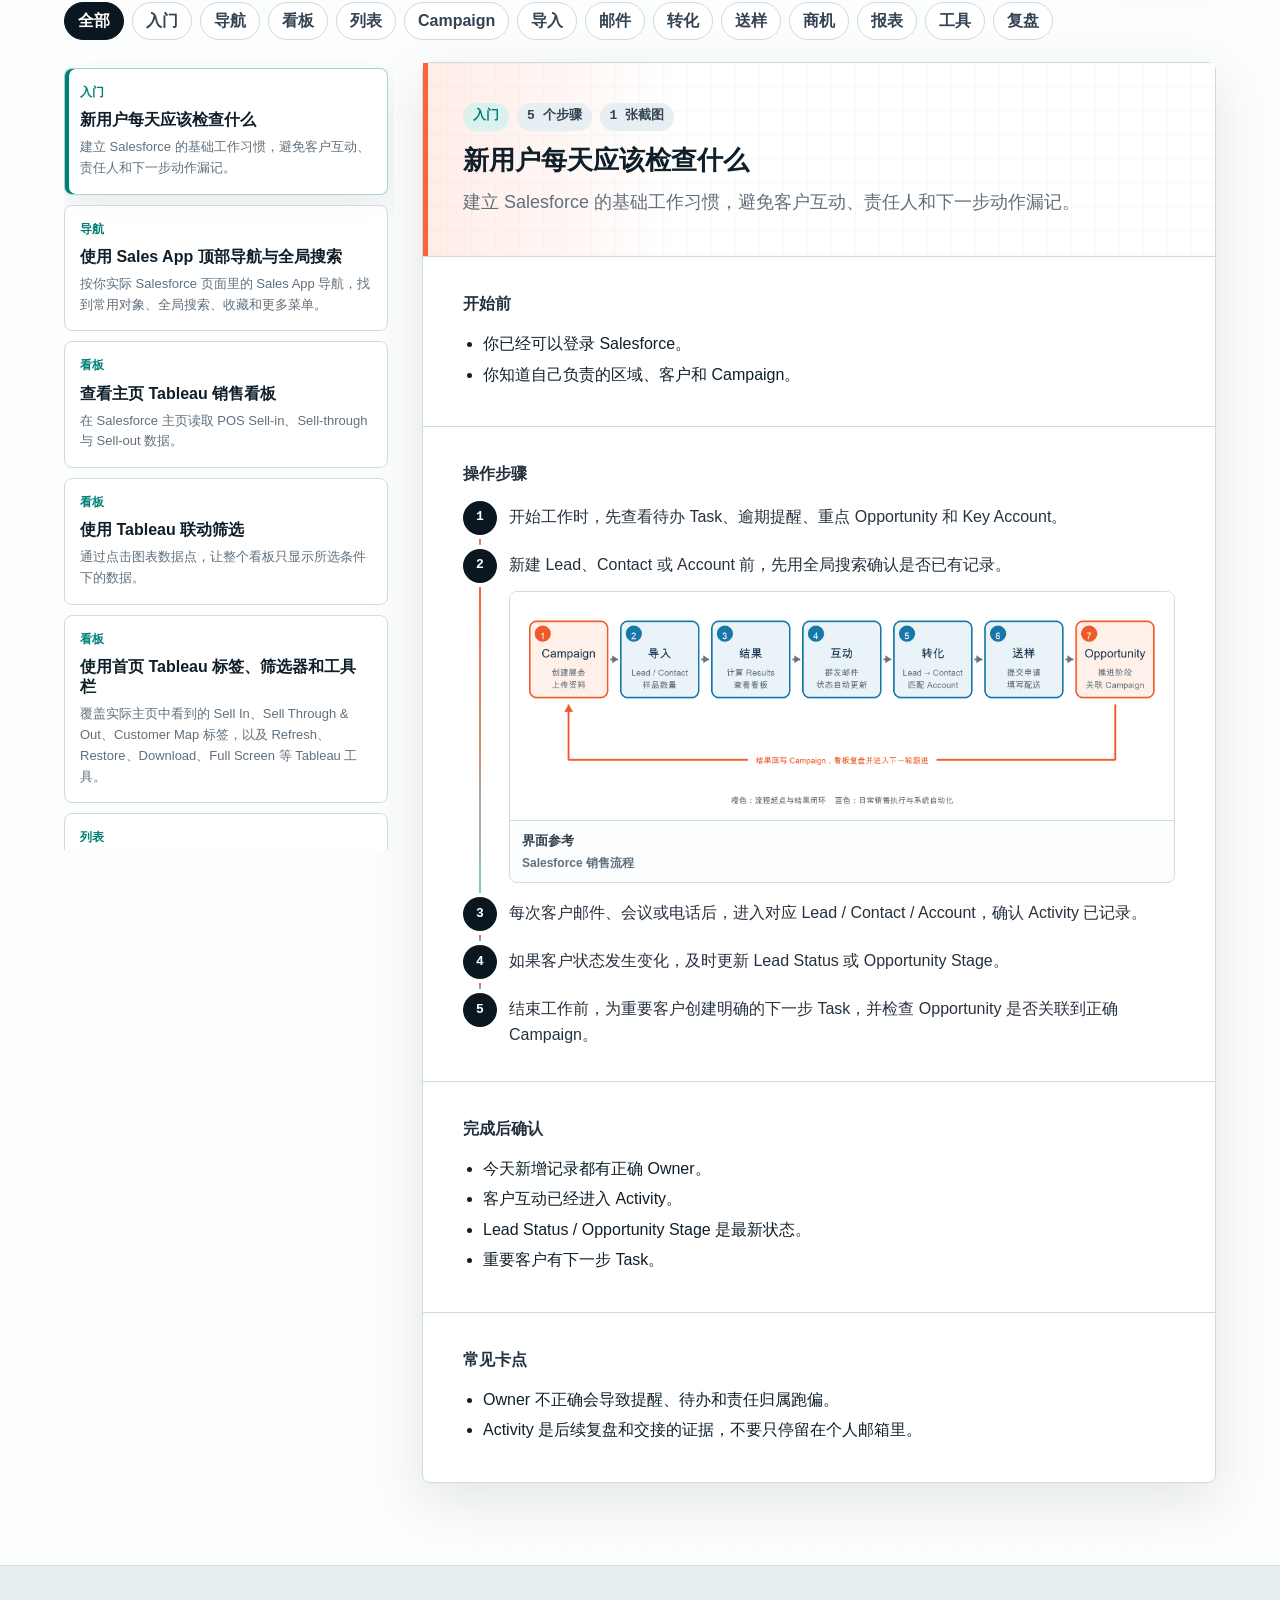
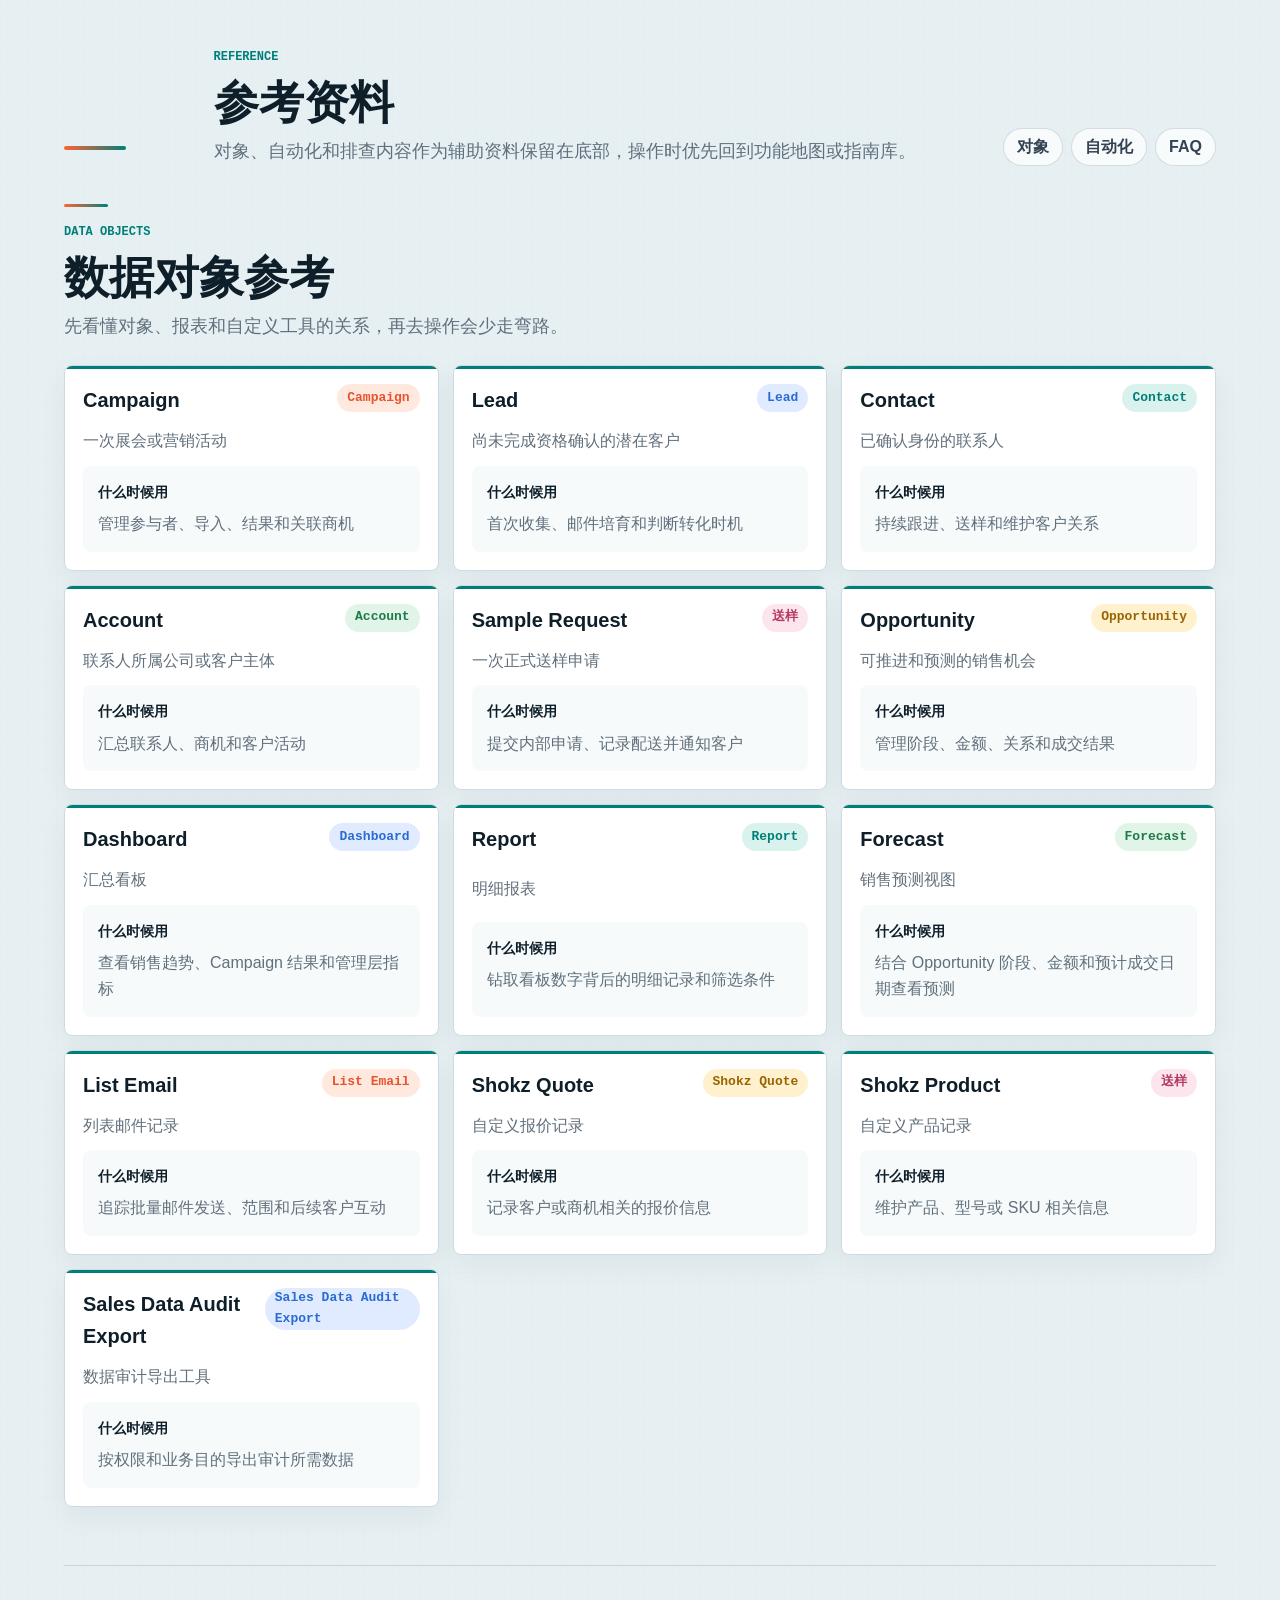
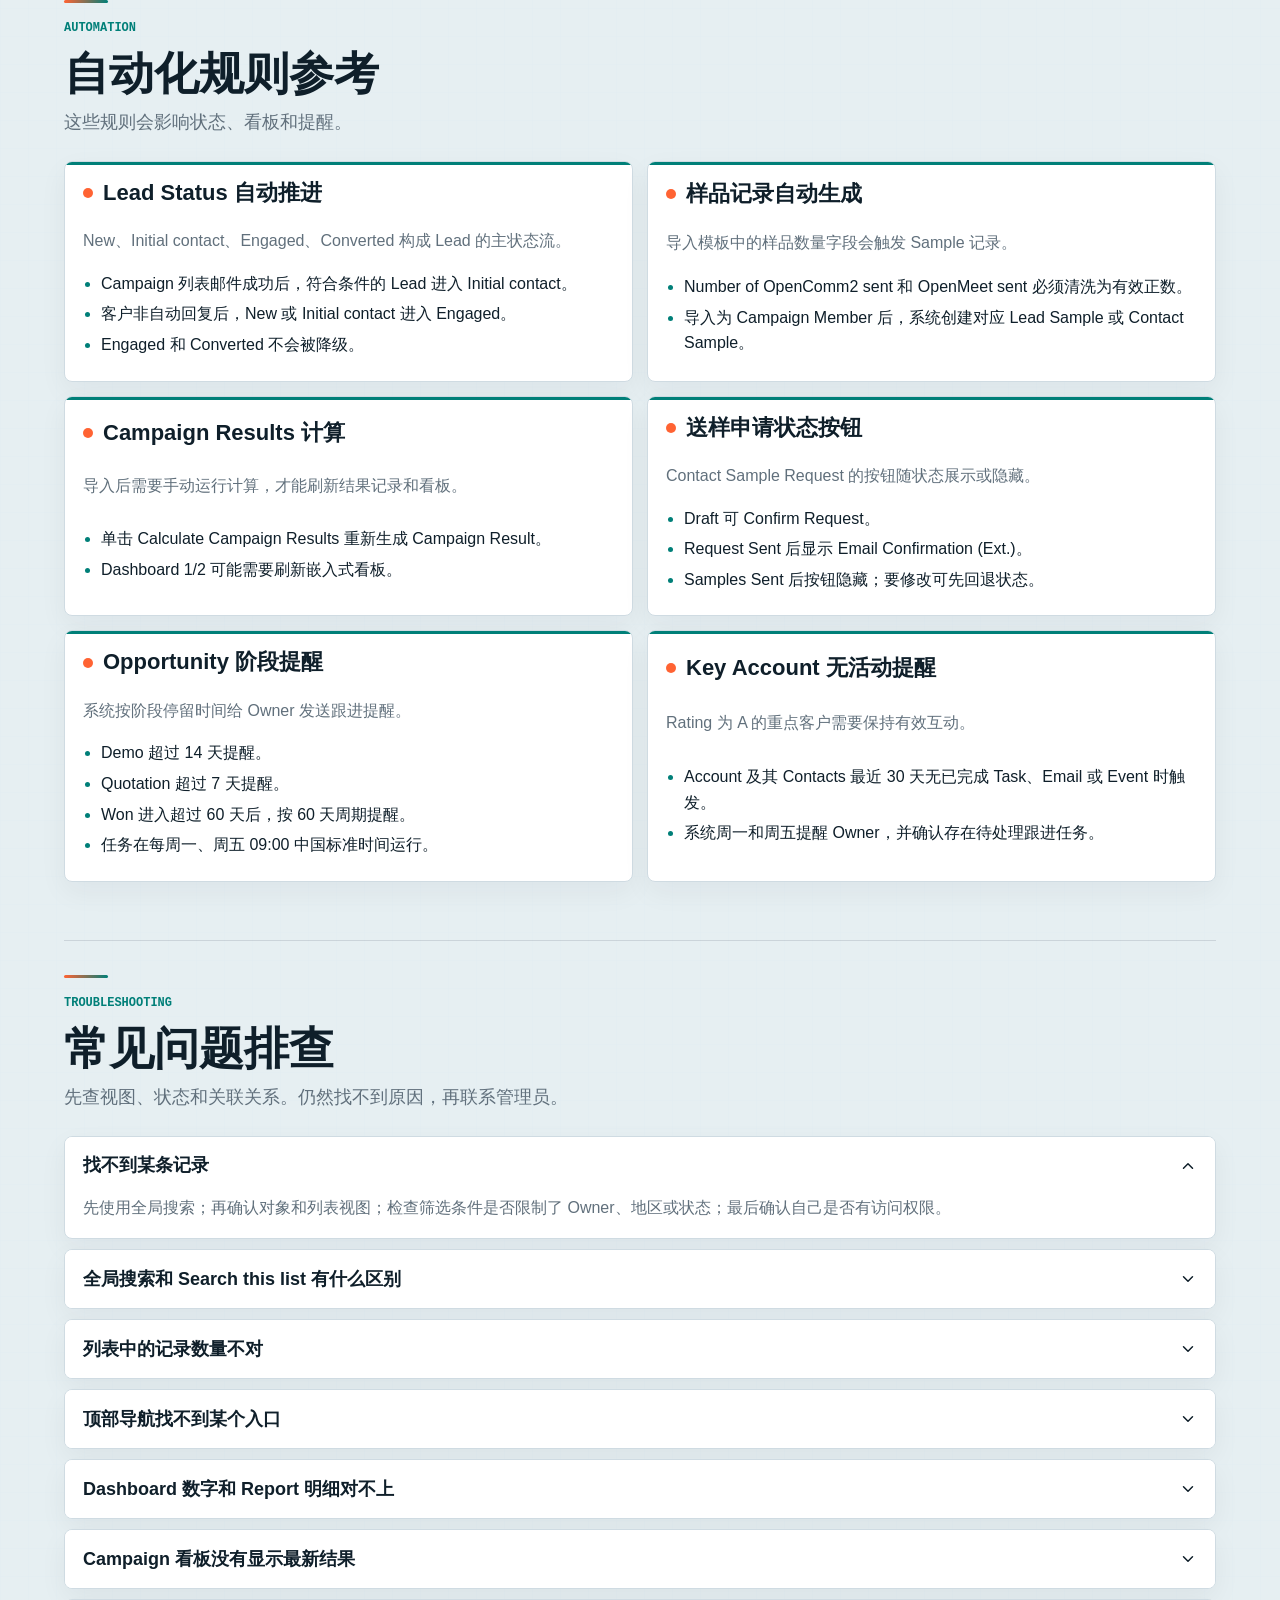
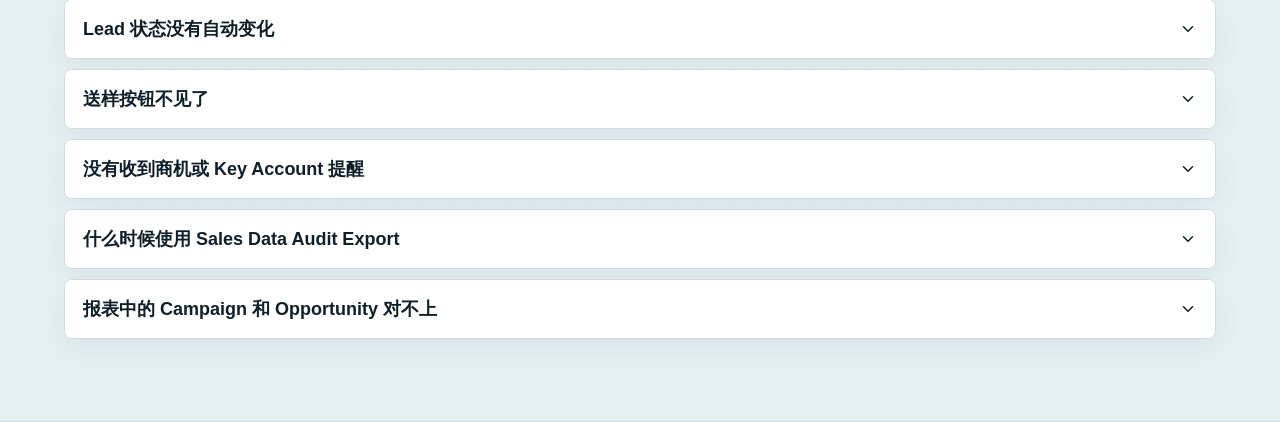
==== commit e4df075a: "Split existing customer workflow steps" ====
--- a/index.html
+++ b/index.html
@@ -4,9 +4,9 @@
     <meta charset="utf-8" />
     <meta name="viewport" content="width=device-width, initial-scale=1" />
     <title>CRM 使用指南 | Salesforce 销售操作手册</title>
-    <link rel="stylesheet" href="styles.css?v=20260701-customer-flows" />
+    <link rel="stylesheet" href="styles.css?v=20260701-existing-flow-v2" />
     <script defer src="assets/lucide.min.js"></script>
-    <script defer src="app.js?v=20260701-customer-flows"></script>
+    <script defer src="app.js?v=20260701-existing-flow-v2"></script>
   </head>
   <body>
     <header class="topbar">
--- a/styles.css
+++ b/styles.css
@@ -636,7 +636,7 @@
 .workflow-grid {
   position: relative;
   display: grid;
-  grid-template-columns: repeat(7, minmax(0, 1fr));
+  grid-template-columns: repeat(var(--workflow-step-count, 7), minmax(0, 1fr));
   gap: 0;
   margin-bottom: 28px;
   border: 1px solid var(--line);
